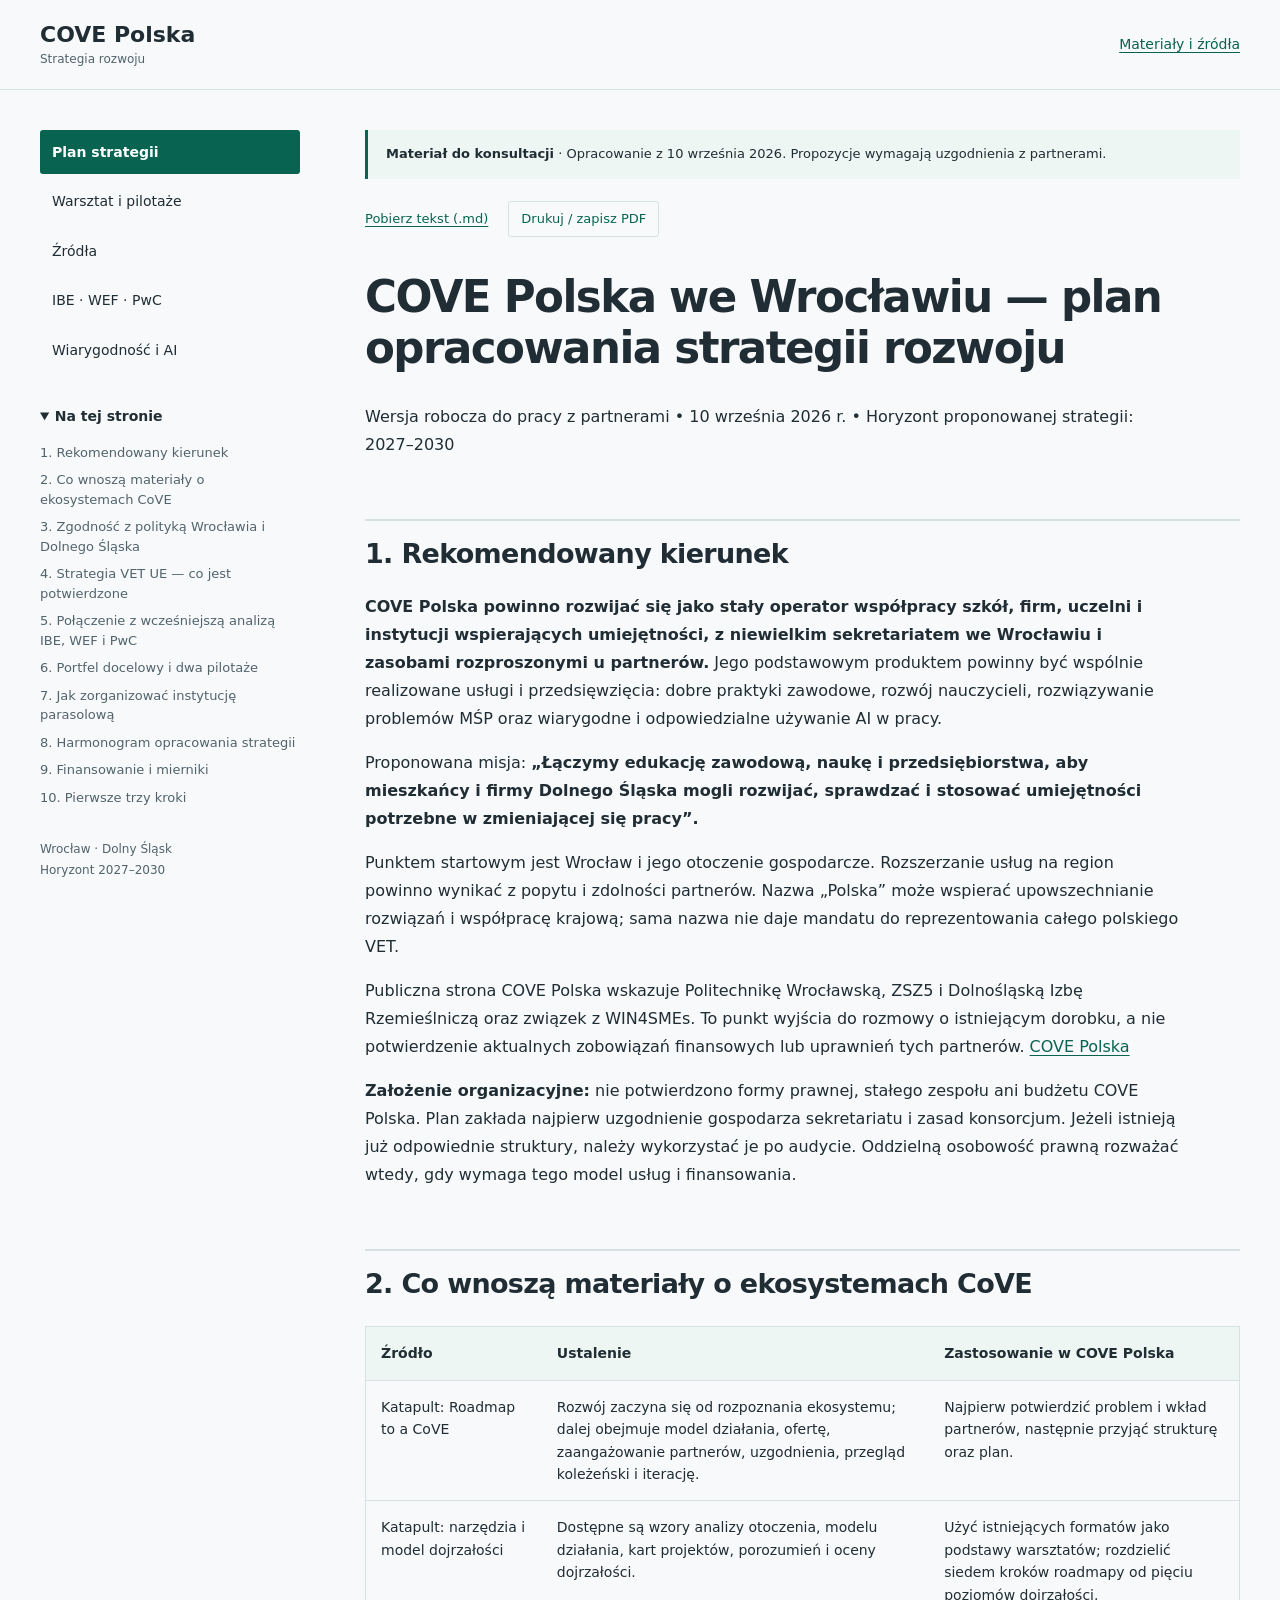
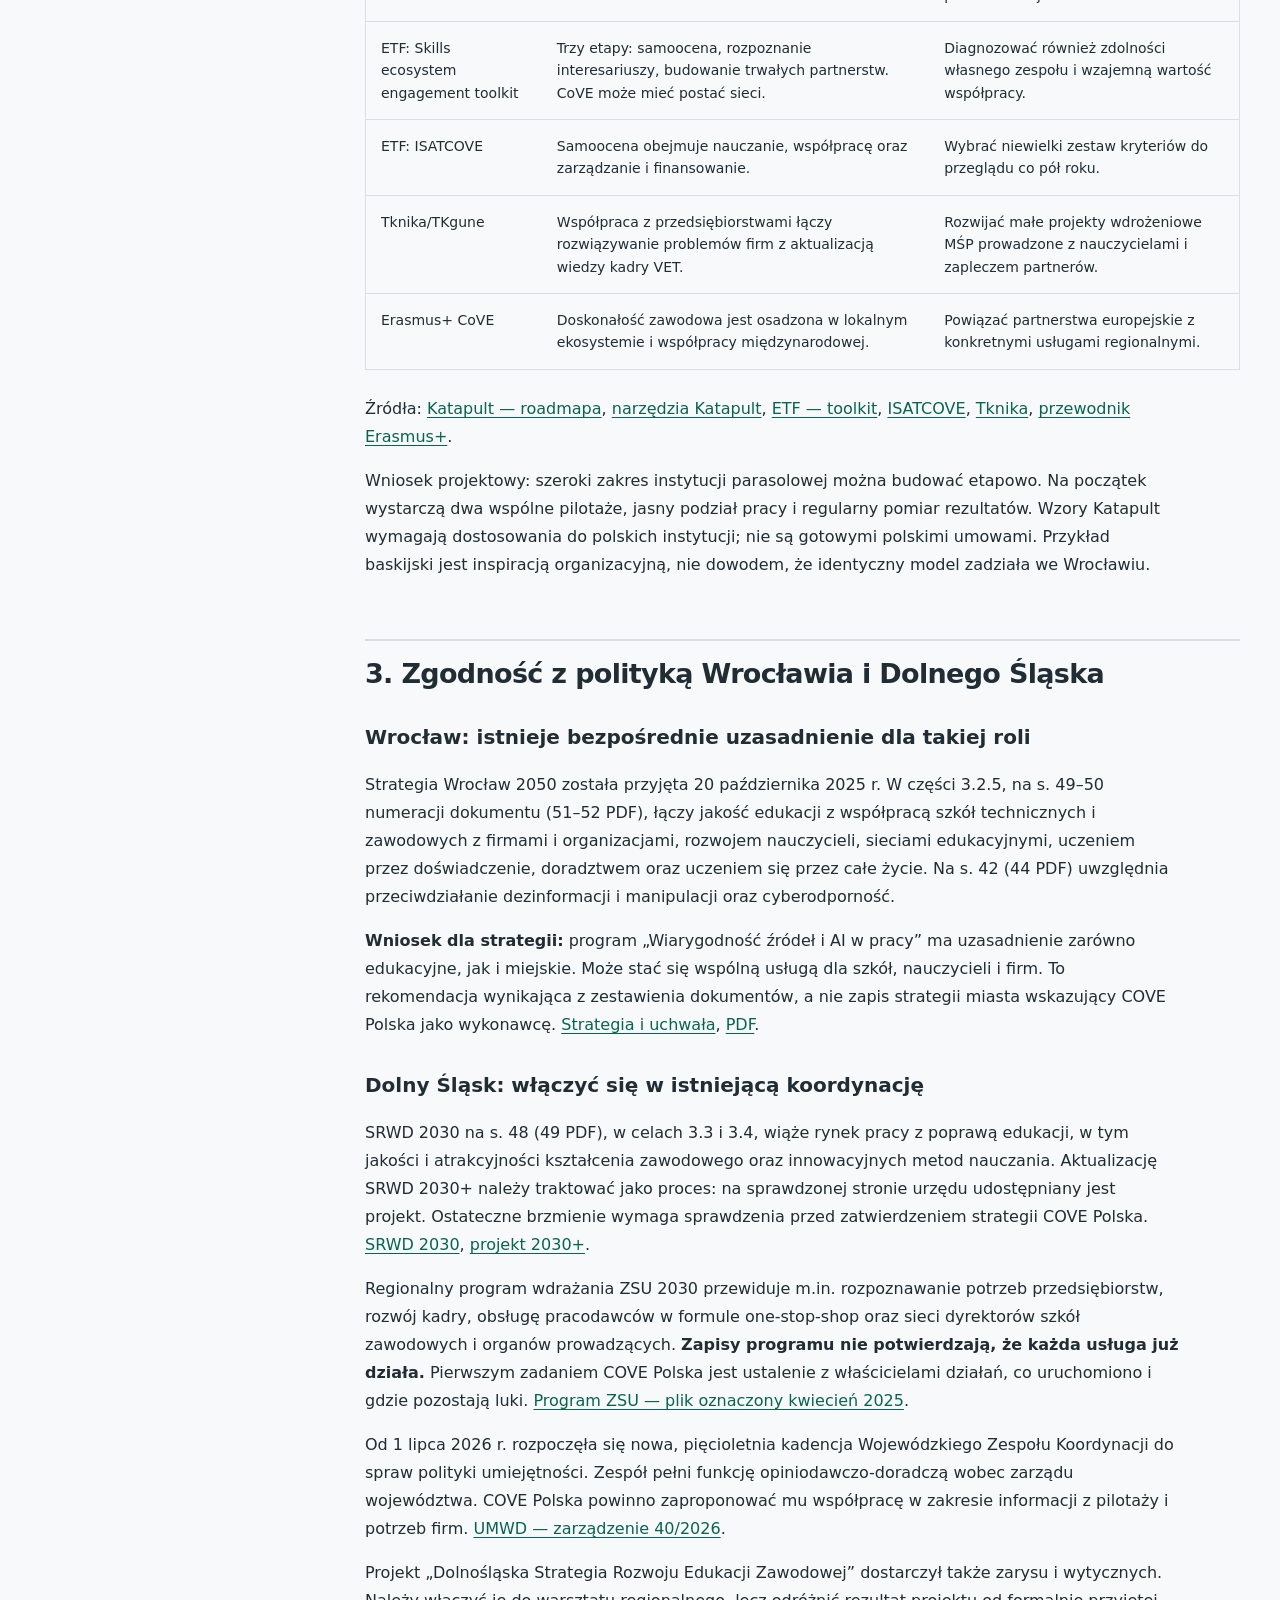
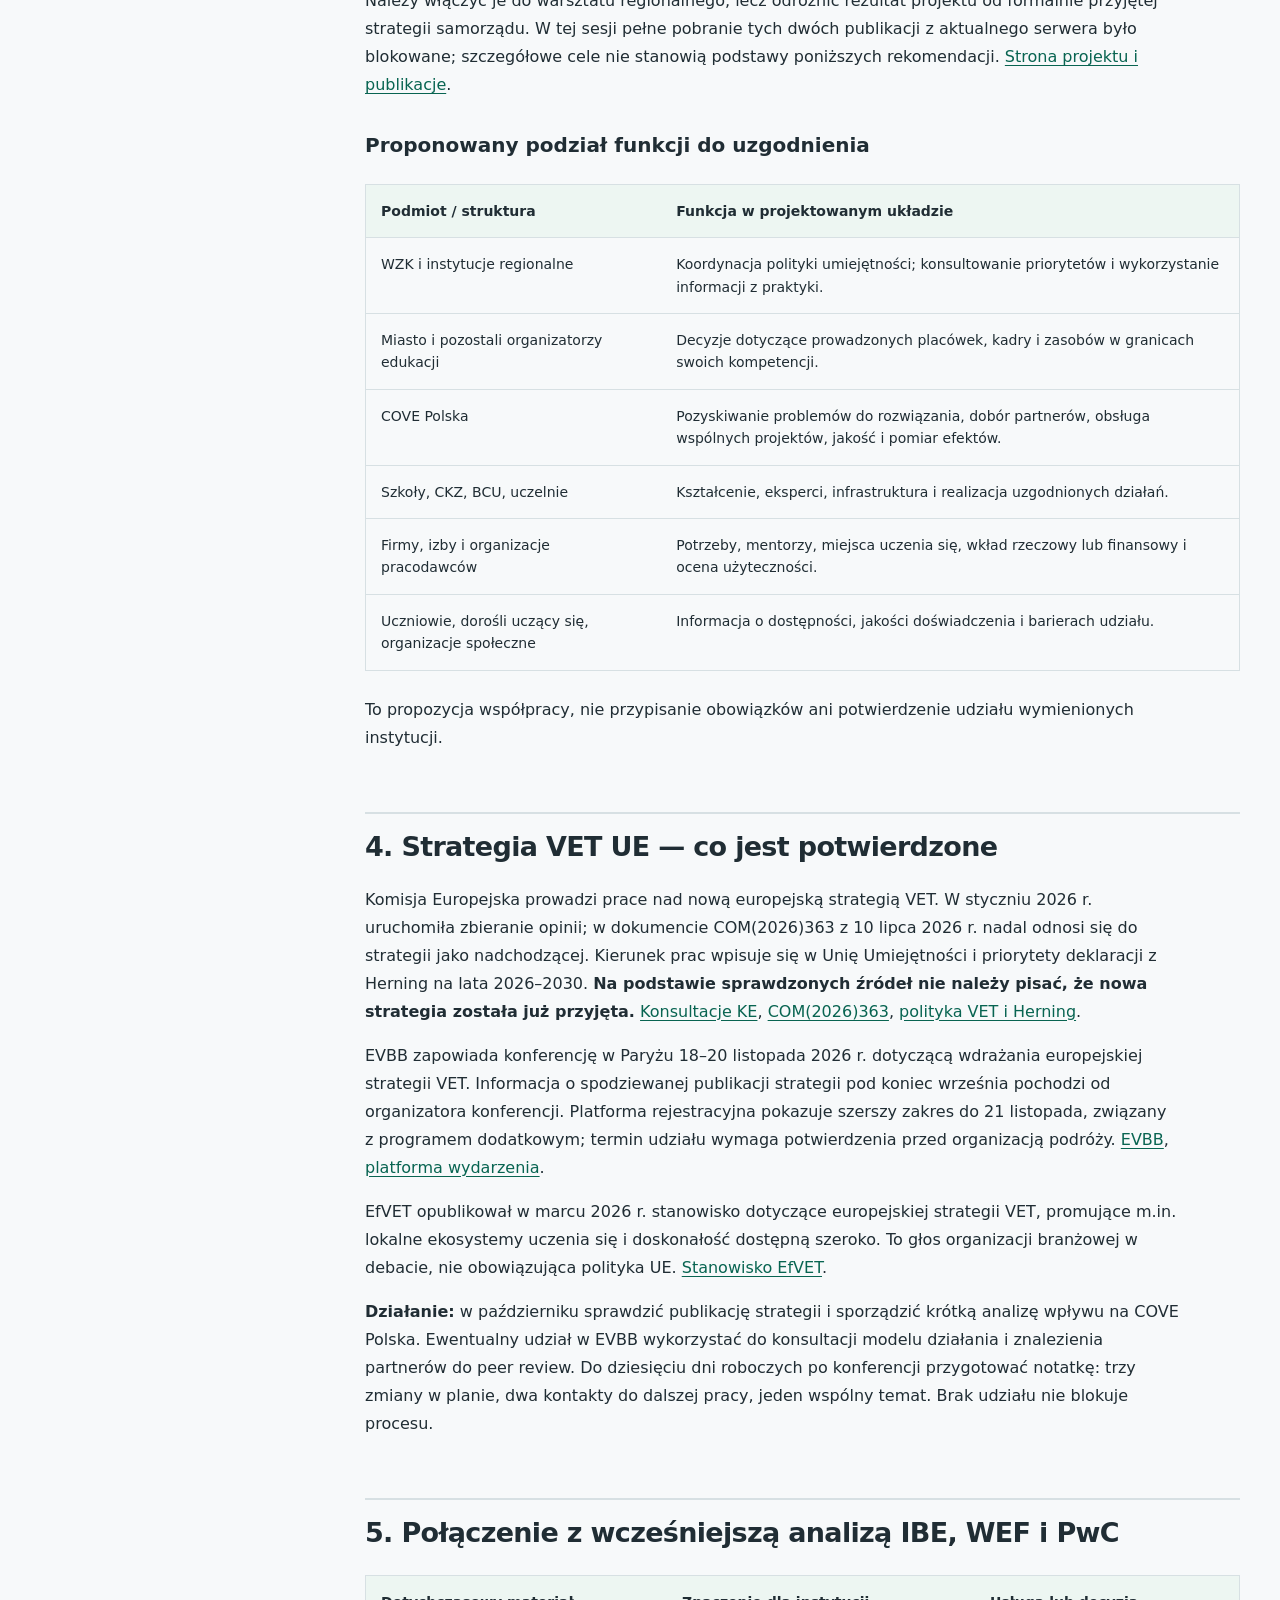
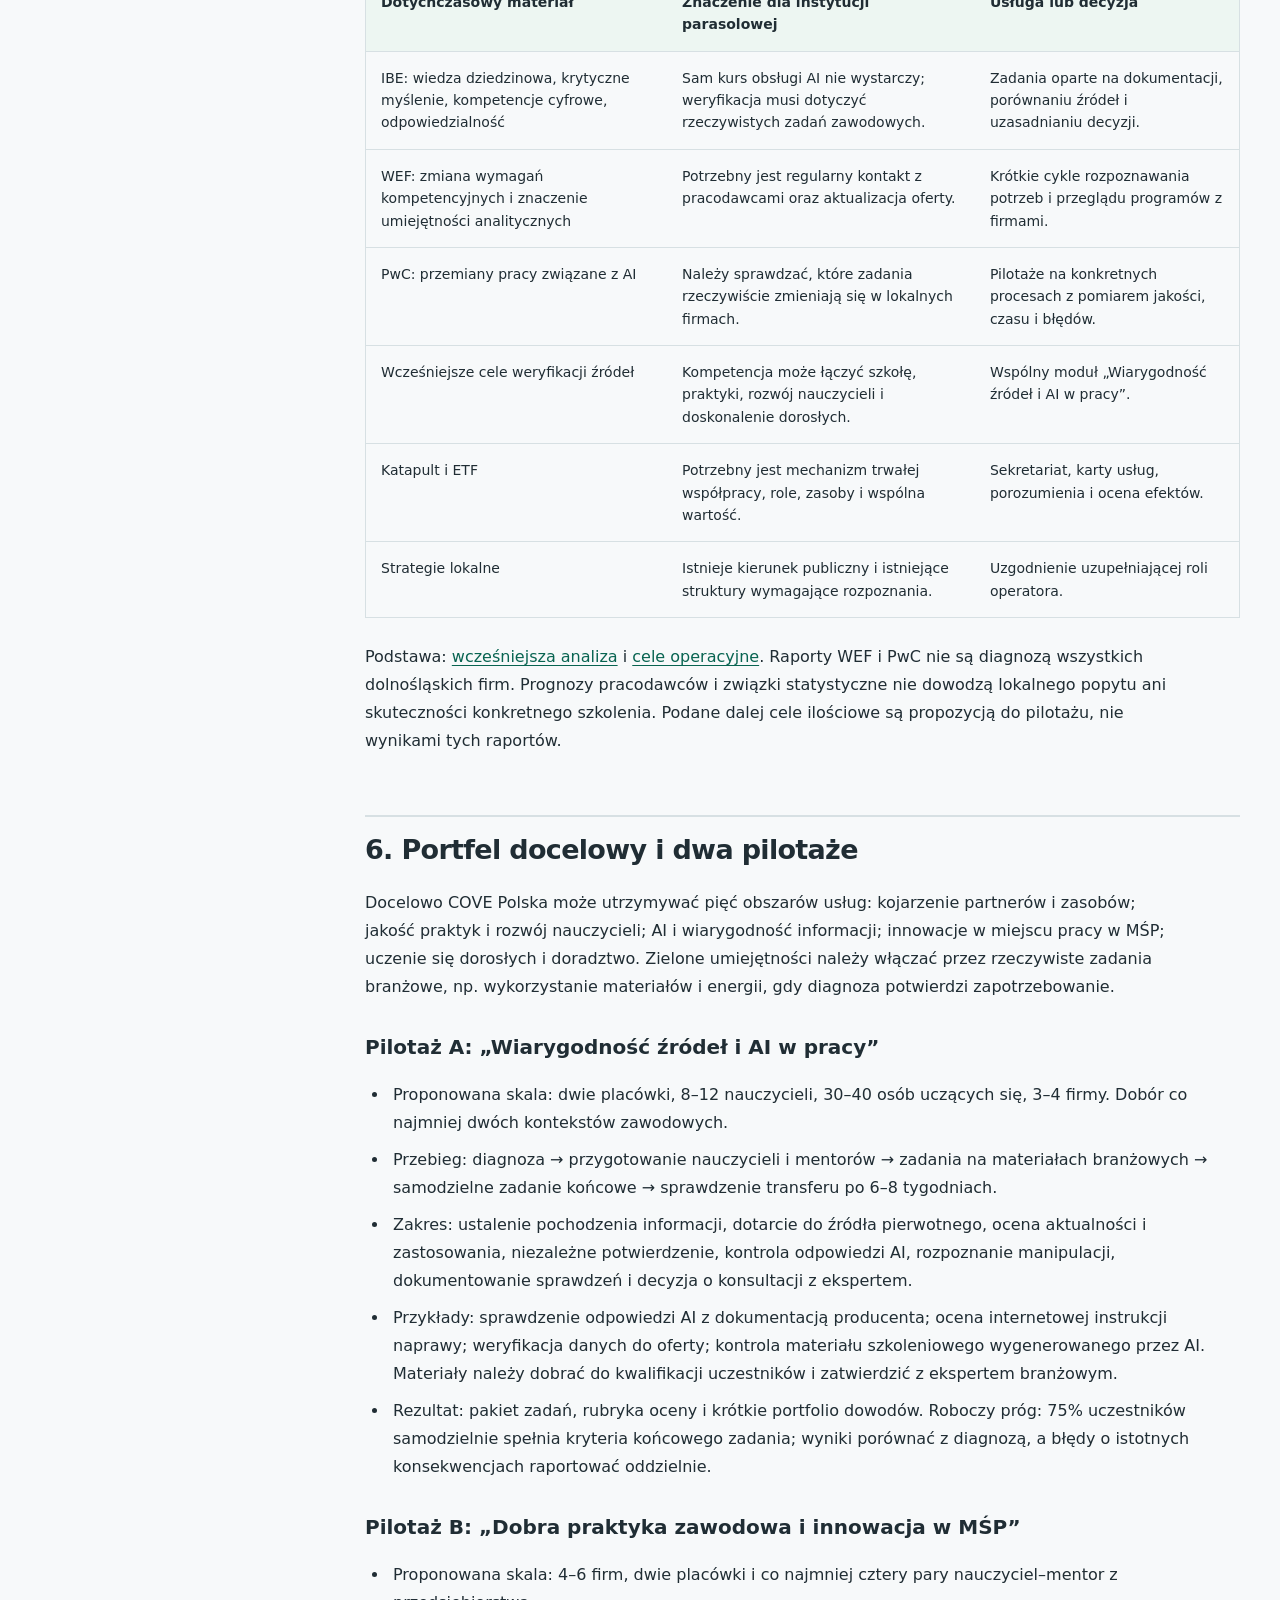
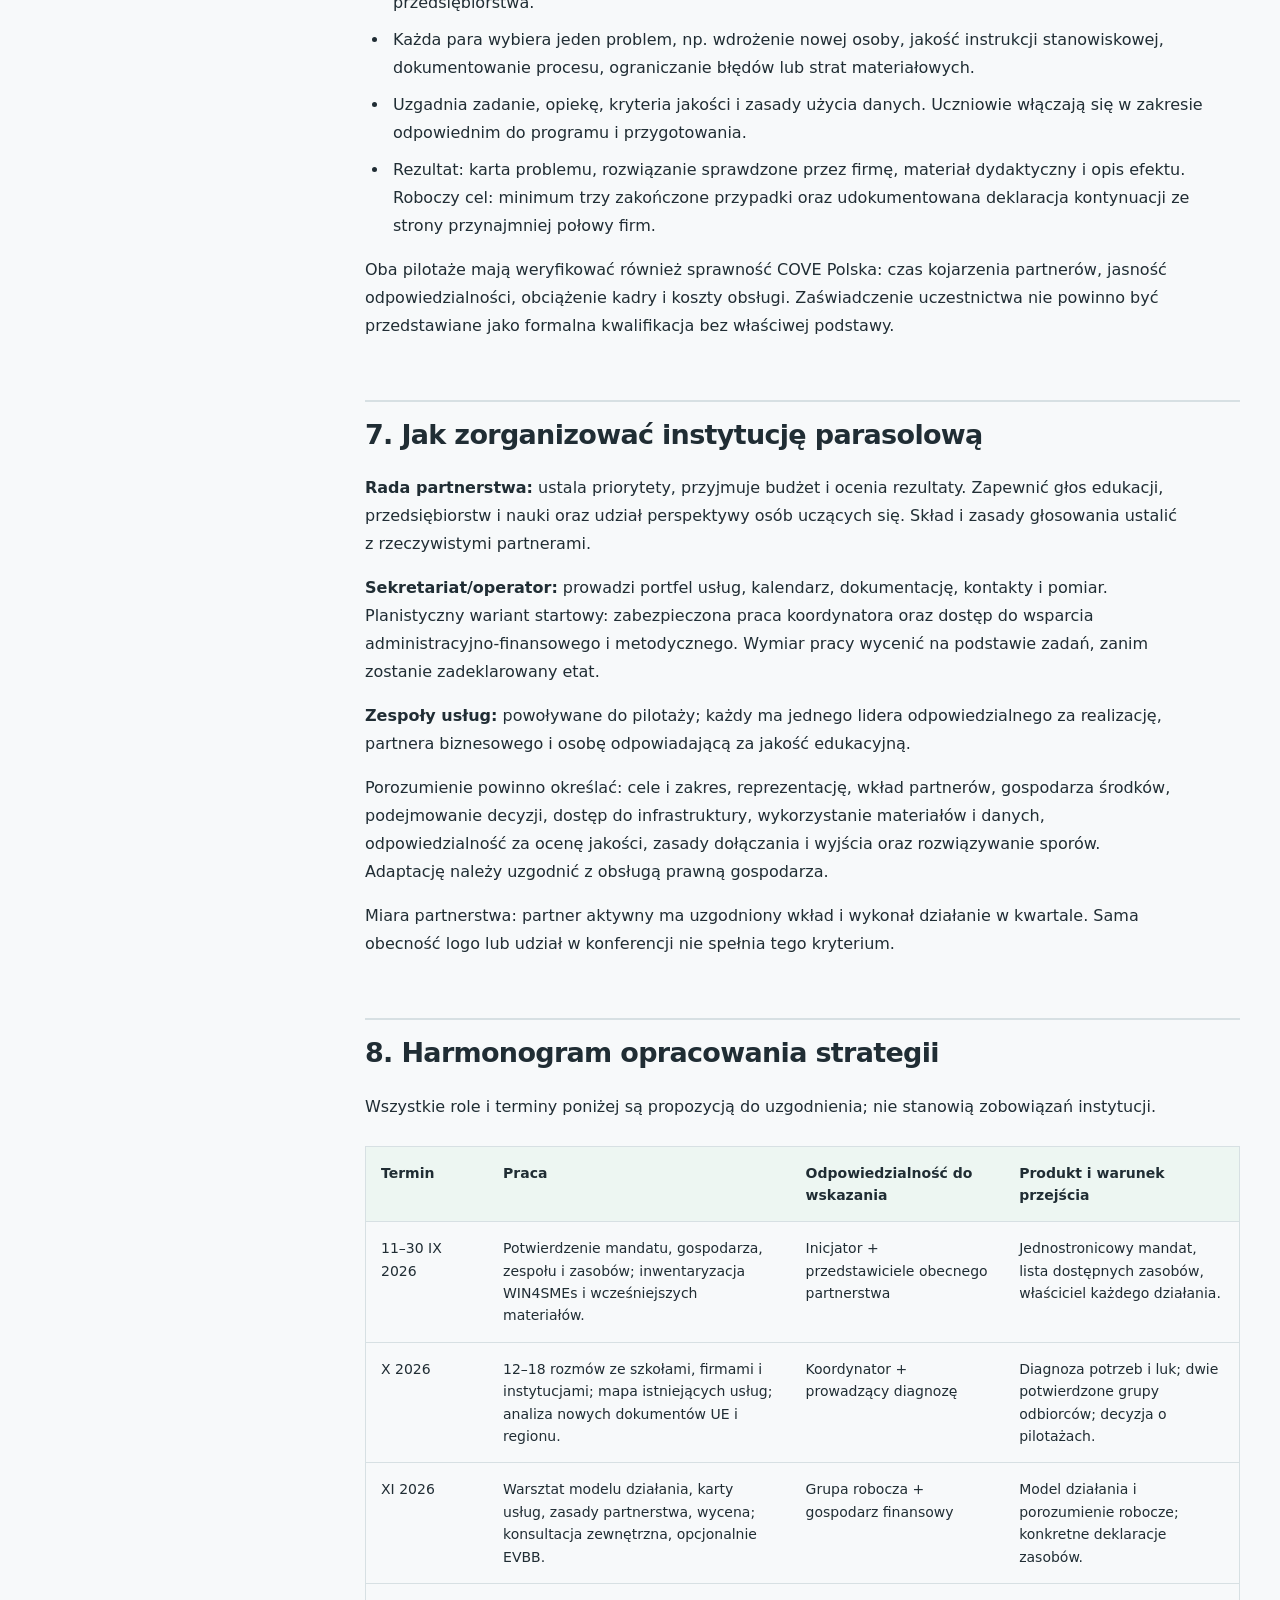
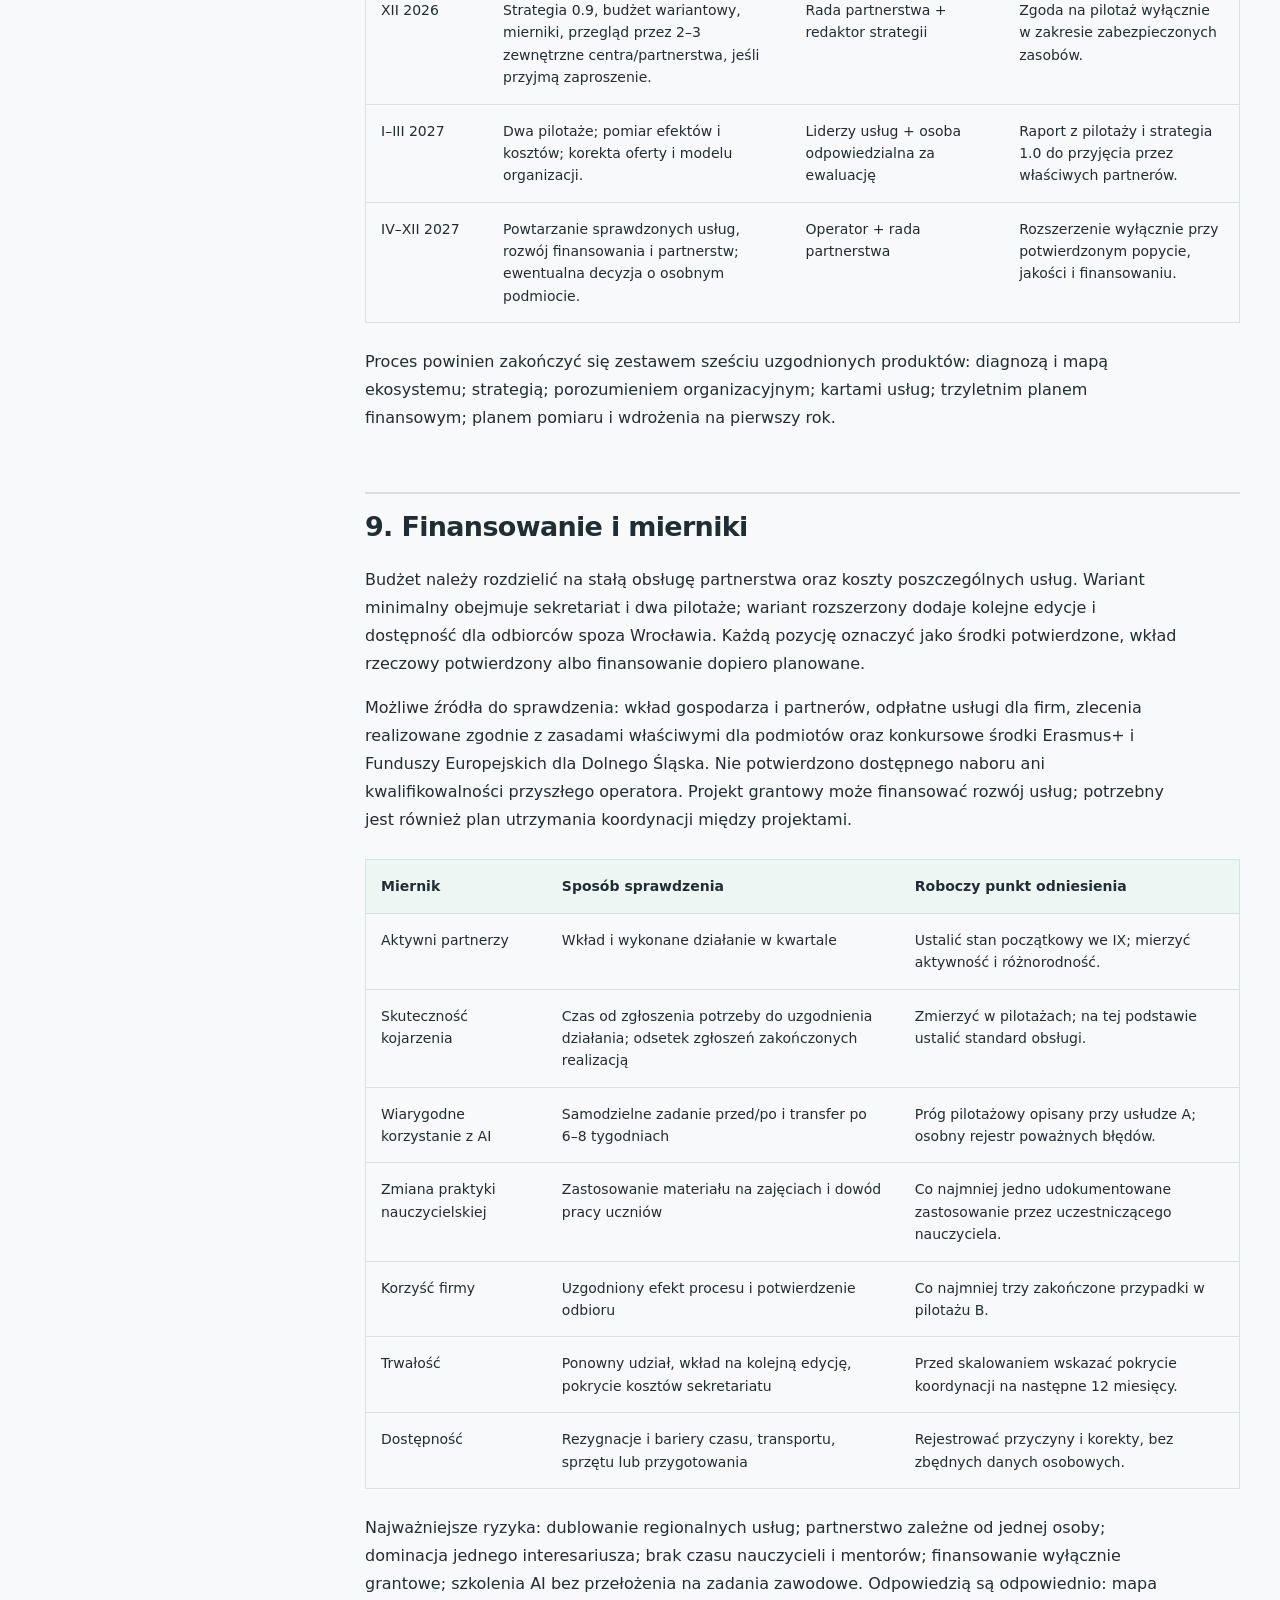
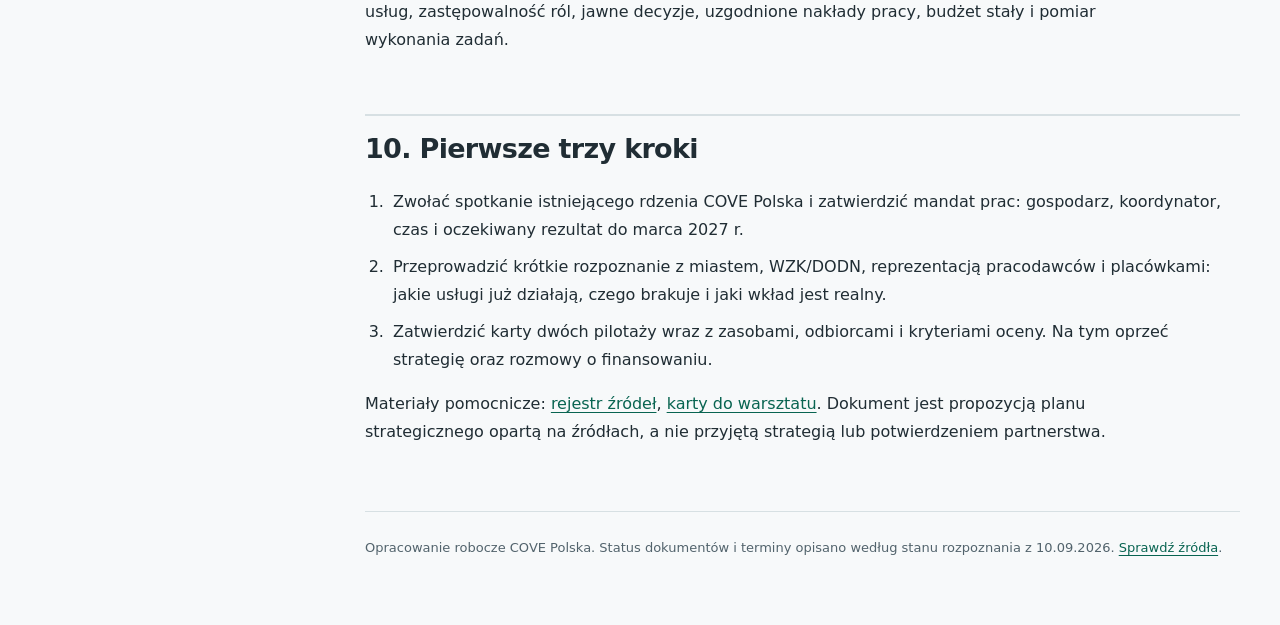
==== index.html @ 40e0d78e "Publish COVE Polska strategy consultation materials" ====
<!doctype html><html lang="pl"><head><meta charset="utf-8"><meta name="viewport" content="width=device-width,initial-scale=1"><meta name="description" content="Plan rozwoju COVE Polska we Wrocławiu: współpraca edukacji, nauki i firm, pilotaże VET oraz wiarygodne korzystanie z AI."><title>Plan strategii — COVE Polska</title><link rel="stylesheet" href="style.css"></head><body><a class="skip" href="#tresc">Przejdź do treści</a><header><a class="brand" href="index.html">COVE Polska<span>Strategia rozwoju</span></a><a class="toplink" href="zrodla.html">Materiały i źródła</a></header><div class="layout"><aside><nav aria-label="Dokumenty"><a href="plan.html" aria-current="page">Plan strategii</a><a href="warsztat.html">Warsztat i pilotaże</a><a href="zrodla.html">Źródła</a><a href="analiza.html">IBE · WEF · PwC</a><a href="kompetencje.html">Wiarygodność i AI</a></nav><details open><summary>Na tej stronie</summary><div class="toc">
<ul>
<li><a href="#cove-polska-we-wrocawiu-plan-opracowania-strategii-rozwoju">COVE Polska we Wrocławiu — plan opracowania strategii rozwoju</a><ul>
<li><a href="#1-rekomendowany-kierunek">1. Rekomendowany kierunek</a></li>
<li><a href="#2-co-wnosza-materiay-o-ekosystemach-cove">2. Co wnoszą materiały o ekosystemach CoVE</a></li>
<li><a href="#3-zgodnosc-z-polityka-wrocawia-i-dolnego-slaska">3. Zgodność z polityką Wrocławia i Dolnego Śląska</a><ul>
<li><a href="#wrocaw-istnieje-bezposrednie-uzasadnienie-dla-takiej-roli">Wrocław: istnieje bezpośrednie uzasadnienie dla takiej roli</a></li>
<li><a href="#dolny-slask-waczyc-sie-w-istniejaca-koordynacje">Dolny Śląsk: włączyć się w istniejącą koordynację</a></li>
<li><a href="#proponowany-podzia-funkcji-do-uzgodnienia">Proponowany podział funkcji do uzgodnienia</a></li>
</ul>
</li>
<li><a href="#4-strategia-vet-ue-co-jest-potwierdzone">4. Strategia VET UE — co jest potwierdzone</a></li>
<li><a href="#5-poaczenie-z-wczesniejsza-analiza-ibe-wef-i-pwc">5. Połączenie z wcześniejszą analizą IBE, WEF i PwC</a></li>
<li><a href="#6-portfel-docelowy-i-dwa-pilotaze">6. Portfel docelowy i dwa pilotaże</a><ul>
<li><a href="#pilotaz-a-wiarygodnosc-zrode-i-ai-w-pracy">Pilotaż A: „Wiarygodność źródeł i AI w pracy”</a></li>
<li><a href="#pilotaz-b-dobra-praktyka-zawodowa-i-innowacja-w-msp">Pilotaż B: „Dobra praktyka zawodowa i innowacja w MŚP”</a></li>
</ul>
</li>
<li><a href="#7-jak-zorganizowac-instytucje-parasolowa">7. Jak zorganizować instytucję parasolową</a></li>
<li><a href="#8-harmonogram-opracowania-strategii">8. Harmonogram opracowania strategii</a></li>
<li><a href="#9-finansowanie-i-mierniki">9. Finansowanie i mierniki</a></li>
<li><a href="#10-pierwsze-trzy-kroki">10. Pierwsze trzy kroki</a></li>
</ul>
</li>
</ul>
</div>
</details><p class="aside-note">Wrocław · Dolny Śląsk<br>Horyzont 2027–2030</p></aside><main id="tresc"><div class="notice"><strong>Materiał do konsultacji</strong> · Opracowanie z 10 września 2026. Propozycje wymagają uzgodnienia z partnerami.</div><div class="actions"><a download href="materialy/Plan_opracowania_strategii_COVE_Polska.md">Pobierz tekst (.md)</a><button type="button" onclick="window.print()">Drukuj / zapisz PDF</button></div><article><h1 id="cove-polska-we-wrocawiu-plan-opracowania-strategii-rozwoju">COVE Polska we Wrocławiu — plan opracowania strategii rozwoju</h1>
<p>Wersja robocza do pracy z partnerami • 10 września 2026 r. • Horyzont proponowanej strategii: 2027–2030</p>
<h2 id="1-rekomendowany-kierunek">1. Rekomendowany kierunek</h2>
<p><strong>COVE Polska powinno rozwijać się jako stały operator współpracy szkół, firm, uczelni i instytucji wspierających umiejętności, z niewielkim sekretariatem we Wrocławiu i zasobami rozproszonymi u partnerów.</strong> Jego podstawowym produktem powinny być wspólnie realizowane usługi i przedsięwzięcia: dobre praktyki zawodowe, rozwój nauczycieli, rozwiązywanie problemów MŚP oraz wiarygodne i odpowiedzialne używanie AI w pracy.</p>
<p>Proponowana misja: <strong>„Łączymy edukację zawodową, naukę i przedsiębiorstwa, aby mieszkańcy i firmy Dolnego Śląska mogli rozwijać, sprawdzać i stosować umiejętności potrzebne w zmieniającej się pracy”.</strong></p>
<p>Punktem startowym jest Wrocław i jego otoczenie gospodarcze. Rozszerzanie usług na region powinno wynikać z popytu i zdolności partnerów. Nazwa „Polska” może wspierać upowszechnianie rozwiązań i współpracę krajową; sama nazwa nie daje mandatu do reprezentowania całego polskiego VET.</p>
<p>Publiczna strona COVE Polska wskazuje Politechnikę Wrocławską, ZSZ5 i Dolnośląską Izbę Rzemieślniczą oraz związek z WIN4SMEs. To punkt wyjścia do rozmowy o istniejącym dorobku, a nie potwierdzenie aktualnych zobowiązań finansowych lub uprawnień tych partnerów. <a href="https://covepolska.pl/">COVE Polska</a></p>
<p><strong>Założenie organizacyjne:</strong> nie potwierdzono formy prawnej, stałego zespołu ani budżetu COVE Polska. Plan zakłada najpierw uzgodnienie gospodarza sekretariatu i zasad konsorcjum. Jeżeli istnieją już odpowiednie struktury, należy wykorzystać je po audycie. Oddzielną osobowość prawną rozważać wtedy, gdy wymaga tego model usług i finansowania.</p>
<h2 id="2-co-wnosza-materiay-o-ekosystemach-cove">2. Co wnoszą materiały o ekosystemach CoVE</h2>
<div class="table-scroll" tabindex="0" role="region" aria-label="Tabela — przewiń poziomo na małym ekranie"><table>
<thead>
<tr>
<th>Źródło</th>
<th>Ustalenie</th>
<th>Zastosowanie w COVE Polska</th>
</tr>
</thead>
<tbody>
<tr>
<td>Katapult: Roadmap to a CoVE</td>
<td>Rozwój zaczyna się od rozpoznania ekosystemu; dalej obejmuje model działania, ofertę, zaangażowanie partnerów, uzgodnienia, przegląd koleżeński i iterację.</td>
<td>Najpierw potwierdzić problem i wkład partnerów, następnie przyjąć strukturę oraz plan.</td>
</tr>
<tr>
<td>Katapult: narzędzia i model dojrzałości</td>
<td>Dostępne są wzory analizy otoczenia, modelu działania, kart projektów, porozumień i oceny dojrzałości.</td>
<td>Użyć istniejących formatów jako podstawy warsztatów; rozdzielić siedem kroków roadmapy od pięciu poziomów dojrzałości.</td>
</tr>
<tr>
<td>ETF: Skills ecosystem engagement toolkit</td>
<td>Trzy etapy: samoocena, rozpoznanie interesariuszy, budowanie trwałych partnerstw. CoVE może mieć postać sieci.</td>
<td>Diagnozować również zdolności własnego zespołu i wzajemną wartość współpracy.</td>
</tr>
<tr>
<td>ETF: ISATCOVE</td>
<td>Samoocena obejmuje nauczanie, współpracę oraz zarządzanie i finansowanie.</td>
<td>Wybrać niewielki zestaw kryteriów do przeglądu co pół roku.</td>
</tr>
<tr>
<td>Tknika/TKgune</td>
<td>Współpraca z przedsiębiorstwami łączy rozwiązywanie problemów firm z aktualizacją wiedzy kadry VET.</td>
<td>Rozwijać małe projekty wdrożeniowe MŚP prowadzone z nauczycielami i zapleczem partnerów.</td>
</tr>
<tr>
<td>Erasmus+ CoVE</td>
<td>Doskonałość zawodowa jest osadzona w lokalnym ekosystemie i współpracy międzynarodowej.</td>
<td>Powiązać partnerstwa europejskie z konkretnymi usługami regionalnymi.</td>
</tr>
</tbody>
</table></div>
<p>Źródła: <a href="https://wearekatapult.eu/tools/roadmap-to-a-centre-of-vocational-excellence/">Katapult — roadmapa</a>, <a href="https://www.wearekatapult.eu/we-are-katapult/tools/">narzędzia Katapult</a>, <a href="https://www.etf.europa.eu/en/publications-and-resources/publications/skills-ecosystem-engagement-toolkit">ETF — toolkit</a>, <a href="https://www.etf.europa.eu/ro/what-we-do/isatcove-international-self-assessment-tool-centres-vocational-excellence">ISATCOVE</a>, <a href="https://tknika.eus/en/areas-2/applied-innovation-in-strategic-settings/">Tknika</a>, <a href="https://erasmus-plus.ec.europa.eu/programme-guide/part-b/key-action-2/centres-of-vocational-excellence">przewodnik Erasmus+</a>.</p>
<p>Wniosek projektowy: szeroki zakres instytucji parasolowej można budować etapowo. Na początek wystarczą dwa wspólne pilotaże, jasny podział pracy i regularny pomiar rezultatów. Wzory Katapult wymagają dostosowania do polskich instytucji; nie są gotowymi polskimi umowami. Przykład baskijski jest inspiracją organizacyjną, nie dowodem, że identyczny model zadziała we Wrocławiu.</p>
<h2 id="3-zgodnosc-z-polityka-wrocawia-i-dolnego-slaska">3. Zgodność z polityką Wrocławia i Dolnego Śląska</h2>
<h3 id="wrocaw-istnieje-bezposrednie-uzasadnienie-dla-takiej-roli">Wrocław: istnieje bezpośrednie uzasadnienie dla takiej roli</h3>
<p>Strategia Wrocław 2050 została przyjęta 20 października 2025 r. W części 3.2.5, na s. 49–50 numeracji dokumentu (51–52 PDF), łączy jakość edukacji z współpracą szkół technicznych i zawodowych z firmami i organizacjami, rozwojem nauczycieli, sieciami edukacyjnymi, uczeniem przez doświadczenie, doradztwem oraz uczeniem się przez całe życie. Na s. 42 (44 PDF) uwzględnia przeciwdziałanie dezinformacji i manipulacji oraz cyberodporność.</p>
<p><strong>Wniosek dla strategii:</strong> program „Wiarygodność źródeł i AI w pracy” ma uzasadnienie zarówno edukacyjne, jak i miejskie. Może stać się wspólną usługą dla szkół, nauczycieli i firm. To rekomendacja wynikająca z zestawienia dokumentów, a nie zapis strategii miasta wskazujący COVE Polska jako wykonawcę. <a href="https://bip.um.wroc.pl/artykul/330/5367/strategia-rozwoju-wroclawia">Strategia i uchwała</a>, <a href="https://bip.um.wroc.pl/attachments/download/170623">PDF</a>.</p>
<h3 id="dolny-slask-waczyc-sie-w-istniejaca-koordynacje">Dolny Śląsk: włączyć się w istniejącą koordynację</h3>
<p>SRWD 2030 na s. 48 (49 PDF), w celach 3.3 i 3.4, wiąże rynek pracy z poprawą edukacji, w tym jakości i atrakcyjności kształcenia zawodowego oraz innowacyjnych metod nauczania. Aktualizację SRWD 2030+ należy traktować jako proces: na sprawdzonej stronie urzędu udostępniany jest projekt. Ostateczne brzmienie wymaga sprawdzenia przed zatwierdzeniem strategii COVE Polska. <a href="https://umwd.dolnyslask.pl/fileadmin/user_upload/Rozwoj_regionalny/SRWD_2030.pdf">SRWD 2030</a>, <a href="https://umwd.dolnyslask.pl/rozwoj/proces-aktualizacji-strategii-rozwoju-wojewodztwa-dolnoslaskiego-2030/aktualna-wersja-projektu-srwd-2030/">projekt 2030+</a>.</p>
<p>Regionalny program wdrażania ZSU 2030 przewiduje m.in. rozpoznawanie potrzeb przedsiębiorstw, rozwój kadry, obsługę pracodawców w formule one-stop-shop oraz sieci dyrektorów szkół zawodowych i organów prowadzących. <strong>Zapisy programu nie potwierdzają, że każda usługa już działa.</strong> Pierwszym zadaniem COVE Polska jest ustalenie z właścicielami działań, co uruchomiono i gdzie pozostają luki. <a href="https://dodn.dolnyslask.pl/wp-content/uploads/ZPW_ZSU2030kwiec2025_ZalNr1doUchwaly3_2024-zakt.pdf">Program ZSU — plik oznaczony kwiecień 2025</a>.</p>
<p>Od 1 lipca 2026 r. rozpoczęła się nowa, pięcioletnia kadencja Wojewódzkiego Zespołu Koordynacji do spraw polityki umiejętności. Zespół pełni funkcję opiniodawczo-doradczą wobec zarządu województwa. COVE Polska powinno zaproponować mu współpracę w zakresie informacji z pilotaży i potrzeb firm. <a href="https://umwd.dolnyslask.pl/pl/edukacja/aktualnosci/artykul/zarzadzenie-nr-402026-marszalka-wojewodztwa-dolnoslaskiego-z-dnia-30-czerwca-2026-r-w-sprawie/">UMWD — zarządzenie 40/2026</a>.</p>
<p>Projekt „Dolnośląska Strategia Rozwoju Edukacji Zawodowej” dostarczył także zarysu i wytycznych. Należy włączyć je do warsztatu regionalnego, lecz odróżnić rezultat projektu od formalnie przyjętej strategii samorządu. W tej sesji pełne pobranie tych dwóch publikacji z aktualnego serwera było blokowane; szczegółowe cele nie stanowią podstawy poniższych rekomendacji. <a href="https://www.ideis.pl/wroclaw/nauka-i-badania/projekty-badawcze-i-naukowe/dolnoslaska-strategia-rozwoju-edukacji-zawodowej">Strona projektu i publikacje</a>.</p>
<h3 id="proponowany-podzia-funkcji-do-uzgodnienia">Proponowany podział funkcji do uzgodnienia</h3>
<div class="table-scroll" tabindex="0" role="region" aria-label="Tabela — przewiń poziomo na małym ekranie"><table>
<thead>
<tr>
<th>Podmiot / struktura</th>
<th>Funkcja w projektowanym układzie</th>
</tr>
</thead>
<tbody>
<tr>
<td>WZK i instytucje regionalne</td>
<td>Koordynacja polityki umiejętności; konsultowanie priorytetów i wykorzystanie informacji z praktyki.</td>
</tr>
<tr>
<td>Miasto i pozostali organizatorzy edukacji</td>
<td>Decyzje dotyczące prowadzonych placówek, kadry i zasobów w granicach swoich kompetencji.</td>
</tr>
<tr>
<td>COVE Polska</td>
<td>Pozyskiwanie problemów do rozwiązania, dobór partnerów, obsługa wspólnych projektów, jakość i pomiar efektów.</td>
</tr>
<tr>
<td>Szkoły, CKZ, BCU, uczelnie</td>
<td>Kształcenie, eksperci, infrastruktura i realizacja uzgodnionych działań.</td>
</tr>
<tr>
<td>Firmy, izby i organizacje pracodawców</td>
<td>Potrzeby, mentorzy, miejsca uczenia się, wkład rzeczowy lub finansowy i ocena użyteczności.</td>
</tr>
<tr>
<td>Uczniowie, dorośli uczący się, organizacje społeczne</td>
<td>Informacja o dostępności, jakości doświadczenia i barierach udziału.</td>
</tr>
</tbody>
</table></div>
<p>To propozycja współpracy, nie przypisanie obowiązków ani potwierdzenie udziału wymienionych instytucji.</p>
<h2 id="4-strategia-vet-ue-co-jest-potwierdzone">4. Strategia VET UE — co jest potwierdzone</h2>
<p>Komisja Europejska prowadzi prace nad nową europejską strategią VET. W styczniu 2026 r. uruchomiła zbieranie opinii; w dokumencie COM(2026)363 z 10 lipca 2026 r. nadal odnosi się do strategii jako nadchodzącej. Kierunek prac wpisuje się w Unię Umiejętności i priorytety deklaracji z Herning na lata 2026–2030. <strong>Na podstawie sprawdzonych źródeł nie należy pisać, że nowa strategia została już przyjęta.</strong> <a href="https://employment-social-affairs.ec.europa.eu/news/boosting-eu-competitiveness-commission-launches-call-evidence-new-vocational-education-and-training-2026-01-26_en">Konsultacje KE</a>, <a href="https://eur-lex.europa.eu/legal-content/EN/ALL/?uri=celex%3A52026DC0363">COM(2026)363</a>, <a href="https://employment-social-affairs.ec.europa.eu/policies-and-activities/skills-and-qualifications/skills-jobs/vocational-education-and-training-vet_en">polityka VET i Herning</a>.</p>
<p>EVBB zapowiada konferencję w Paryżu 18–20 listopada 2026 r. dotyczącą wdrażania europejskiej strategii VET. Informacja o spodziewanej publikacji strategii pod koniec września pochodzi od organizatora konferencji. Platforma rejestracyjna pokazuje szerszy zakres do 21 listopada, związany z programem dodatkowym; termin udziału wymaga potwierdzenia przed organizacją podróży. <a href="https://evbb.eu/events/welcome-to-the-evbb-annual-conference-2026/">EVBB</a>, <a href="https://www.b2match.com/e/evbb-annual-conference-eu-vet/components/72758">platforma wydarzenia</a>.</p>
<p>EfVET opublikował w marcu 2026 r. stanowisko dotyczące europejskiej strategii VET, promujące m.in. lokalne ekosystemy uczenia się i doskonałość dostępną szeroko. To głos organizacji branżowej w debacie, nie obowiązująca polityka UE. <a href="https://efvet.org/wp-content/uploads/2026/03/European-VET-Strategy-EfVET-Position-Paper.pdf">Stanowisko EfVET</a>.</p>
<p><strong>Działanie:</strong> w październiku sprawdzić publikację strategii i sporządzić krótką analizę wpływu na COVE Polska. Ewentualny udział w EVBB wykorzystać do konsultacji modelu działania i znalezienia partnerów do peer review. Do dziesięciu dni roboczych po konferencji przygotować notatkę: trzy zmiany w planie, dwa kontakty do dalszej pracy, jeden wspólny temat. Brak udziału nie blokuje procesu.</p>
<h2 id="5-poaczenie-z-wczesniejsza-analiza-ibe-wef-i-pwc">5. Połączenie z wcześniejszą analizą IBE, WEF i PwC</h2>
<div class="table-scroll" tabindex="0" role="region" aria-label="Tabela — przewiń poziomo na małym ekranie"><table>
<thead>
<tr>
<th>Dotychczasowy materiał</th>
<th>Znaczenie dla instytucji parasolowej</th>
<th>Usługa lub decyzja</th>
</tr>
</thead>
<tbody>
<tr>
<td>IBE: wiedza dziedzinowa, krytyczne myślenie, kompetencje cyfrowe, odpowiedzialność</td>
<td>Sam kurs obsługi AI nie wystarczy; weryfikacja musi dotyczyć rzeczywistych zadań zawodowych.</td>
<td>Zadania oparte na dokumentacji, porównaniu źródeł i uzasadnianiu decyzji.</td>
</tr>
<tr>
<td>WEF: zmiana wymagań kompetencyjnych i znaczenie umiejętności analitycznych</td>
<td>Potrzebny jest regularny kontakt z pracodawcami oraz aktualizacja oferty.</td>
<td>Krótkie cykle rozpoznawania potrzeb i przeglądu programów z firmami.</td>
</tr>
<tr>
<td>PwC: przemiany pracy związane z AI</td>
<td>Należy sprawdzać, które zadania rzeczywiście zmieniają się w lokalnych firmach.</td>
<td>Pilotaże na konkretnych procesach z pomiarem jakości, czasu i błędów.</td>
</tr>
<tr>
<td>Wcześniejsze cele weryfikacji źródeł</td>
<td>Kompetencja może łączyć szkołę, praktyki, rozwój nauczycieli i doskonalenie dorosłych.</td>
<td>Wspólny moduł „Wiarygodność źródeł i AI w pracy”.</td>
</tr>
<tr>
<td>Katapult i ETF</td>
<td>Potrzebny jest mechanizm trwałej współpracy, role, zasoby i wspólna wartość.</td>
<td>Sekretariat, karty usług, porozumienia i ocena efektów.</td>
</tr>
<tr>
<td>Strategie lokalne</td>
<td>Istnieje kierunek publiczny i istniejące struktury wymagające rozpoznania.</td>
<td>Uzgodnienie uzupełniającej roli operatora.</td>
</tr>
</tbody>
</table></div>
<p>Podstawa: <a href="analiza.html">wcześniejsza analiza</a> i <a href="kompetencje.html">cele operacyjne</a>. Raporty WEF i PwC nie są diagnozą wszystkich dolnośląskich firm. Prognozy pracodawców i związki statystyczne nie dowodzą lokalnego popytu ani skuteczności konkretnego szkolenia. Podane dalej cele ilościowe są propozycją do pilotażu, nie wynikami tych raportów.</p>
<h2 id="6-portfel-docelowy-i-dwa-pilotaze">6. Portfel docelowy i dwa pilotaże</h2>
<p>Docelowo COVE Polska może utrzymywać pięć obszarów usług: kojarzenie partnerów i zasobów; jakość praktyk i rozwój nauczycieli; AI i wiarygodność informacji; innowacje w miejscu pracy w MŚP; uczenie się dorosłych i doradztwo. Zielone umiejętności należy włączać przez rzeczywiste zadania branżowe, np. wykorzystanie materiałów i energii, gdy diagnoza potwierdzi zapotrzebowanie.</p>
<h3 id="pilotaz-a-wiarygodnosc-zrode-i-ai-w-pracy">Pilotaż A: „Wiarygodność źródeł i AI w pracy”</h3>
<ul>
<li>Proponowana skala: dwie placówki, 8–12 nauczycieli, 30–40 osób uczących się, 3–4 firmy. Dobór co najmniej dwóch kontekstów zawodowych.</li>
<li>Przebieg: diagnoza → przygotowanie nauczycieli i mentorów → zadania na materiałach branżowych → samodzielne zadanie końcowe → sprawdzenie transferu po 6–8 tygodniach.</li>
<li>Zakres: ustalenie pochodzenia informacji, dotarcie do źródła pierwotnego, ocena aktualności i zastosowania, niezależne potwierdzenie, kontrola odpowiedzi AI, rozpoznanie manipulacji, dokumentowanie sprawdzeń i decyzja o konsultacji z ekspertem.</li>
<li>Przykłady: sprawdzenie odpowiedzi AI z dokumentacją producenta; ocena internetowej instrukcji naprawy; weryfikacja danych do oferty; kontrola materiału szkoleniowego wygenerowanego przez AI. Materiały należy dobrać do kwalifikacji uczestników i zatwierdzić z ekspertem branżowym.</li>
<li>Rezultat: pakiet zadań, rubryka oceny i krótkie portfolio dowodów. Roboczy próg: 75% uczestników samodzielnie spełnia kryteria końcowego zadania; wyniki porównać z diagnozą, a błędy o istotnych konsekwencjach raportować oddzielnie.</li>
</ul>
<h3 id="pilotaz-b-dobra-praktyka-zawodowa-i-innowacja-w-msp">Pilotaż B: „Dobra praktyka zawodowa i innowacja w MŚP”</h3>
<ul>
<li>Proponowana skala: 4–6 firm, dwie placówki i co najmniej cztery pary nauczyciel–mentor z przedsiębiorstwa.</li>
<li>Każda para wybiera jeden problem, np. wdrożenie nowej osoby, jakość instrukcji stanowiskowej, dokumentowanie procesu, ograniczanie błędów lub strat materiałowych.</li>
<li>Uzgadnia zadanie, opiekę, kryteria jakości i zasady użycia danych. Uczniowie włączają się w zakresie odpowiednim do programu i przygotowania.</li>
<li>Rezultat: karta problemu, rozwiązanie sprawdzone przez firmę, materiał dydaktyczny i opis efektu. Roboczy cel: minimum trzy zakończone przypadki oraz udokumentowana deklaracja kontynuacji ze strony przynajmniej połowy firm.</li>
</ul>
<p>Oba pilotaże mają weryfikować również sprawność COVE Polska: czas kojarzenia partnerów, jasność odpowiedzialności, obciążenie kadry i koszty obsługi. Zaświadczenie uczestnictwa nie powinno być przedstawiane jako formalna kwalifikacja bez właściwej podstawy.</p>
<h2 id="7-jak-zorganizowac-instytucje-parasolowa">7. Jak zorganizować instytucję parasolową</h2>
<p><strong>Rada partnerstwa:</strong> ustala priorytety, przyjmuje budżet i ocenia rezultaty. Zapewnić głos edukacji, przedsiębiorstw i nauki oraz udział perspektywy osób uczących się. Skład i zasady głosowania ustalić z rzeczywistymi partnerami.</p>
<p><strong>Sekretariat/operator:</strong> prowadzi portfel usług, kalendarz, dokumentację, kontakty i pomiar. Planistyczny wariant startowy: zabezpieczona praca koordynatora oraz dostęp do wsparcia administracyjno-finansowego i metodycznego. Wymiar pracy wycenić na podstawie zadań, zanim zostanie zadeklarowany etat.</p>
<p><strong>Zespoły usług:</strong> powoływane do pilotaży; każdy ma jednego lidera odpowiedzialnego za realizację, partnera biznesowego i osobę odpowiadającą za jakość edukacyjną.</p>
<p>Porozumienie powinno określać: cele i zakres, reprezentację, wkład partnerów, gospodarza środków, podejmowanie decyzji, dostęp do infrastruktury, wykorzystanie materiałów i danych, odpowiedzialność za ocenę jakości, zasady dołączania i wyjścia oraz rozwiązywanie sporów. Adaptację należy uzgodnić z obsługą prawną gospodarza.</p>
<p>Miara partnerstwa: partner aktywny ma uzgodniony wkład i wykonał działanie w kwartale. Sama obecność logo lub udział w konferencji nie spełnia tego kryterium.</p>
<h2 id="8-harmonogram-opracowania-strategii">8. Harmonogram opracowania strategii</h2>
<p>Wszystkie role i terminy poniżej są propozycją do uzgodnienia; nie stanowią zobowiązań instytucji.</p>
<div class="table-scroll" tabindex="0" role="region" aria-label="Tabela — przewiń poziomo na małym ekranie"><table>
<thead>
<tr>
<th>Termin</th>
<th>Praca</th>
<th>Odpowiedzialność do wskazania</th>
<th>Produkt i warunek przejścia</th>
</tr>
</thead>
<tbody>
<tr>
<td>11–30 IX 2026</td>
<td>Potwierdzenie mandatu, gospodarza, zespołu i zasobów; inwentaryzacja WIN4SMEs i wcześniejszych materiałów.</td>
<td>Inicjator + przedstawiciele obecnego partnerstwa</td>
<td>Jednostronicowy mandat, lista dostępnych zasobów, właściciel każdego działania.</td>
</tr>
<tr>
<td>X 2026</td>
<td>12–18 rozmów ze szkołami, firmami i instytucjami; mapa istniejących usług; analiza nowych dokumentów UE i regionu.</td>
<td>Koordynator + prowadzący diagnozę</td>
<td>Diagnoza potrzeb i luk; dwie potwierdzone grupy odbiorców; decyzja o pilotażach.</td>
</tr>
<tr>
<td>XI 2026</td>
<td>Warsztat modelu działania, karty usług, zasady partnerstwa, wycena; konsultacja zewnętrzna, opcjonalnie EVBB.</td>
<td>Grupa robocza + gospodarz finansowy</td>
<td>Model działania i porozumienie robocze; konkretne deklaracje zasobów.</td>
</tr>
<tr>
<td>XII 2026</td>
<td>Strategia 0.9, budżet wariantowy, mierniki, przegląd przez 2–3 zewnętrzne centra/partnerstwa, jeśli przyjmą zaproszenie.</td>
<td>Rada partnerstwa + redaktor strategii</td>
<td>Zgoda na pilotaż wyłącznie w zakresie zabezpieczonych zasobów.</td>
</tr>
<tr>
<td>I–III 2027</td>
<td>Dwa pilotaże; pomiar efektów i kosztów; korekta oferty i modelu organizacji.</td>
<td>Liderzy usług + osoba odpowiedzialna za ewaluację</td>
<td>Raport z pilotaży i strategia 1.0 do przyjęcia przez właściwych partnerów.</td>
</tr>
<tr>
<td>IV–XII 2027</td>
<td>Powtarzanie sprawdzonych usług, rozwój finansowania i partnerstw; ewentualna decyzja o osobnym podmiocie.</td>
<td>Operator + rada partnerstwa</td>
<td>Rozszerzenie wyłącznie przy potwierdzonym popycie, jakości i finansowaniu.</td>
</tr>
</tbody>
</table></div>
<p>Proces powinien zakończyć się zestawem sześciu uzgodnionych produktów: diagnozą i mapą ekosystemu; strategią; porozumieniem organizacyjnym; kartami usług; trzyletnim planem finansowym; planem pomiaru i wdrożenia na pierwszy rok.</p>
<h2 id="9-finansowanie-i-mierniki">9. Finansowanie i mierniki</h2>
<p>Budżet należy rozdzielić na stałą obsługę partnerstwa oraz koszty poszczególnych usług. Wariant minimalny obejmuje sekretariat i dwa pilotaże; wariant rozszerzony dodaje kolejne edycje i dostępność dla odbiorców spoza Wrocławia. Każdą pozycję oznaczyć jako środki potwierdzone, wkład rzeczowy potwierdzony albo finansowanie dopiero planowane.</p>
<p>Możliwe źródła do sprawdzenia: wkład gospodarza i partnerów, odpłatne usługi dla firm, zlecenia realizowane zgodnie z zasadami właściwymi dla podmiotów oraz konkursowe środki Erasmus+ i Funduszy Europejskich dla Dolnego Śląska. Nie potwierdzono dostępnego naboru ani kwalifikowalności przyszłego operatora. Projekt grantowy może finansować rozwój usług; potrzebny jest również plan utrzymania koordynacji między projektami.</p>
<div class="table-scroll" tabindex="0" role="region" aria-label="Tabela — przewiń poziomo na małym ekranie"><table>
<thead>
<tr>
<th>Miernik</th>
<th>Sposób sprawdzenia</th>
<th>Roboczy punkt odniesienia</th>
</tr>
</thead>
<tbody>
<tr>
<td>Aktywni partnerzy</td>
<td>Wkład i wykonane działanie w kwartale</td>
<td>Ustalić stan początkowy we IX; mierzyć aktywność i różnorodność.</td>
</tr>
<tr>
<td>Skuteczność kojarzenia</td>
<td>Czas od zgłoszenia potrzeby do uzgodnienia działania; odsetek zgłoszeń zakończonych realizacją</td>
<td>Zmierzyć w pilotażach; na tej podstawie ustalić standard obsługi.</td>
</tr>
<tr>
<td>Wiarygodne korzystanie z AI</td>
<td>Samodzielne zadanie przed/po i transfer po 6–8 tygodniach</td>
<td>Próg pilotażowy opisany przy usłudze A; osobny rejestr poważnych błędów.</td>
</tr>
<tr>
<td>Zmiana praktyki nauczycielskiej</td>
<td>Zastosowanie materiału na zajęciach i dowód pracy uczniów</td>
<td>Co najmniej jedno udokumentowane zastosowanie przez uczestniczącego nauczyciela.</td>
</tr>
<tr>
<td>Korzyść firmy</td>
<td>Uzgodniony efekt procesu i potwierdzenie odbioru</td>
<td>Co najmniej trzy zakończone przypadki w pilotażu B.</td>
</tr>
<tr>
<td>Trwałość</td>
<td>Ponowny udział, wkład na kolejną edycję, pokrycie kosztów sekretariatu</td>
<td>Przed skalowaniem wskazać pokrycie koordynacji na następne 12 miesięcy.</td>
</tr>
<tr>
<td>Dostępność</td>
<td>Rezygnacje i bariery czasu, transportu, sprzętu lub przygotowania</td>
<td>Rejestrować przyczyny i korekty, bez zbędnych danych osobowych.</td>
</tr>
</tbody>
</table></div>
<p>Najważniejsze ryzyka: dublowanie regionalnych usług; partnerstwo zależne od jednej osoby; dominacja jednego interesariusza; brak czasu nauczycieli i mentorów; finansowanie wyłącznie grantowe; szkolenia AI bez przełożenia na zadania zawodowe. Odpowiedzią są odpowiednio: mapa usług, zastępowalność ról, jawne decyzje, uzgodnione nakłady pracy, budżet stały i pomiar wykonania zadań.</p>
<h2 id="10-pierwsze-trzy-kroki">10. Pierwsze trzy kroki</h2>
<ol>
<li>Zwołać spotkanie istniejącego rdzenia COVE Polska i zatwierdzić mandat prac: gospodarz, koordynator, czas i oczekiwany rezultat do marca 2027 r.</li>
<li>Przeprowadzić krótkie rozpoznanie z miastem, WZK/DODN, reprezentacją pracodawców i placówkami: jakie usługi już działają, czego brakuje i jaki wkład jest realny.</li>
<li>Zatwierdzić karty dwóch pilotaży wraz z zasobami, odbiorcami i kryteriami oceny. Na tym oprzeć strategię oraz rozmowy o finansowaniu.</li>
</ol>
<p>Materiały pomocnicze: <a href="zrodla.html">rejestr źródeł</a>, <a href="warsztat.html">karty do warsztatu</a>. Dokument jest propozycją planu strategicznego opartą na źródłach, a nie przyjętą strategią lub potwierdzeniem partnerstwa.</p></article><footer>Opracowanie robocze COVE Polska. Status dokumentów i terminy opisano według stanu rozpoznania z 10.09.2026. <a href="zrodla.html">Sprawdź źródła</a>.</footer></main></div><script>if(matchMedia("(max-width:900px)").matches)document.querySelector("aside details").open=false;</script></body></html>
---- style.css ----
:root{color-scheme:light dark;--bg:#f7f9fa;--paper:#fff;--text:#202d34;--muted:#52636c;--accent:#086451;--tint:#edf6f2;--line:#d7e0e3}*{box-sizing:border-box}html{scroll-padding-top:24px}body{margin:0;background:var(--bg);color:var(--text);font-family:system-ui,-apple-system,BlinkMacSystemFont,"Segoe UI",sans-serif;line-height:1.75}a{color:var(--accent);text-underline-offset:.2em;overflow-wrap:anywhere}a:hover{text-decoration-thickness:2px}a:focus-visible,button:focus-visible,summary:focus-visible,[tabindex]:focus-visible{outline:3px solid var(--accent);outline-offset:4px}.skip{position:absolute;left:12px;top:-70px;padding:10px;background:var(--paper);z-index:4}.skip:focus{top:12px}header{max-width:1440px;margin:auto;padding:22px 40px;display:flex;align-items:center;justify-content:space-between;gap:20px;border-bottom:1px solid var(--line)}.brand{font-size:22px;font-weight:750;text-decoration:none;color:var(--text);line-height:1.2}.brand span{display:block;font-size:12px;font-weight:500;color:var(--muted);margin-top:4px}.toplink{font-size:14px}.layout{max-width:1440px;margin:auto;display:grid;grid-template-columns:270px minmax(0,1fr);gap:55px;padding:40px}aside{align-self:start;position:sticky;top:20px;max-height:calc(100dvh - 40px);overflow:auto;font-size:14px;padding:0 10px 20px 0}nav{display:grid;gap:5px;margin-bottom:32px}nav a{padding:10px 12px;text-decoration:none;border-radius:3px;color:var(--text)}nav a[aria-current]{background:var(--accent);color:white;font-weight:650}summary{font-weight:700;cursor:pointer}.toc ul{list-style:none;padding:0}.toc>ul>li>a{display:none}.toc ul ul{margin:12px 0}.toc ul ul ul{display:none}.toc li{margin-bottom:8px}.toc a{color:var(--muted);text-decoration:none;font-size:13px;line-height:1.5;display:block}.toc a:hover{color:var(--accent)}.aside-note{color:var(--muted);margin-top:32px;font-size:12px}main{min-width:0}.notice{background:var(--tint);border-left:3px solid var(--accent);padding:13px 18px;font-size:13px}.actions{display:flex;gap:20px;align-items:center;flex-wrap:wrap;margin:22px 0 35px;font-size:13px}button{font:inherit;color:var(--accent);background:transparent;border:1px solid var(--line);padding:6px 12px;cursor:pointer;border-radius:3px}article{max-width:1000px}h1{font-size:clamp(29px,3.4vw,45px);line-height:1.16;letter-spacing:-.035em;margin:0 0 30px;font-weight:750;text-wrap:balance}h2{font-size:27px;line-height:1.3;letter-spacing:-.025em;margin:60px 0 22px;padding-top:15px;border-top:2px solid var(--line)}h3{font-size:20px;line-height:1.4;margin-top:32px}p,li{font-size:16px}article p{max-width:80ch}article li{padding-left:4px;margin-bottom:9px}article ul,article ol{padding-left:24px}strong{font-weight:680}code{font-size:.85em;background:var(--tint);padding:2px 4px;overflow-wrap:anywhere}pre{overflow:auto;padding:20px;background:var(--tint)}blockquote{margin:25px 0;padding:2px 22px;border-left:3px solid var(--accent);background:var(--tint)}.table-scroll{overflow:auto;margin:25px 0;max-width:100%;border:1px solid var(--line)}table{border-collapse:collapse;width:100%;font-size:14px;line-height:1.6;min-width:590px}th{text-align:left;background:var(--tint);font-weight:650}th,td{padding:15px;vertical-align:top;border-bottom:1px solid var(--line)}tr:last-child td{border-bottom:0}td{min-width:120px}footer{margin-top:65px;padding:25px 0;border-top:1px solid var(--line);font-size:13px;color:var(--muted)}@media(max-width:900px){header{padding:20px}.layout{display:block;padding:25px 20px}aside{position:static;max-height:none;padding:0}nav{display:flex;flex-wrap:wrap;gap:4px;margin-bottom:16px}nav a{font-size:13px;padding:8px 10px}aside details{margin:12px 0 25px}.aside-note{display:none}h2{font-size:24px;margin-top:42px}.toplink{font-size:12px}}@media(prefers-color-scheme:dark){:root{--bg:#121c22;--paper:#19262d;--text:#e1e9ed;--muted:#aebfc8;--accent:#8ed5bd;--tint:#20352e;--line:#3c4d55}nav a[aria-current]{color:#142720}}@media print{body{background:white;color:black;font-size:10pt}header,aside,.actions,.skip{display:none}.layout{display:block;padding:0}.notice{background:none;font-size:9pt;border-color:#333}h1{font-size:24pt}h2{font-size:16pt;margin-top:25px;break-after:avoid}h3{break-after:avoid}p,li{font-size:10pt}table{min-width:0;font-size:8pt}th,td{padding:6px;min-width:0}.table-scroll{overflow:visible}a{color:black}tr{break-inside:avoid}footer{font-size:8pt}pre{white-space:pre-wrap}}
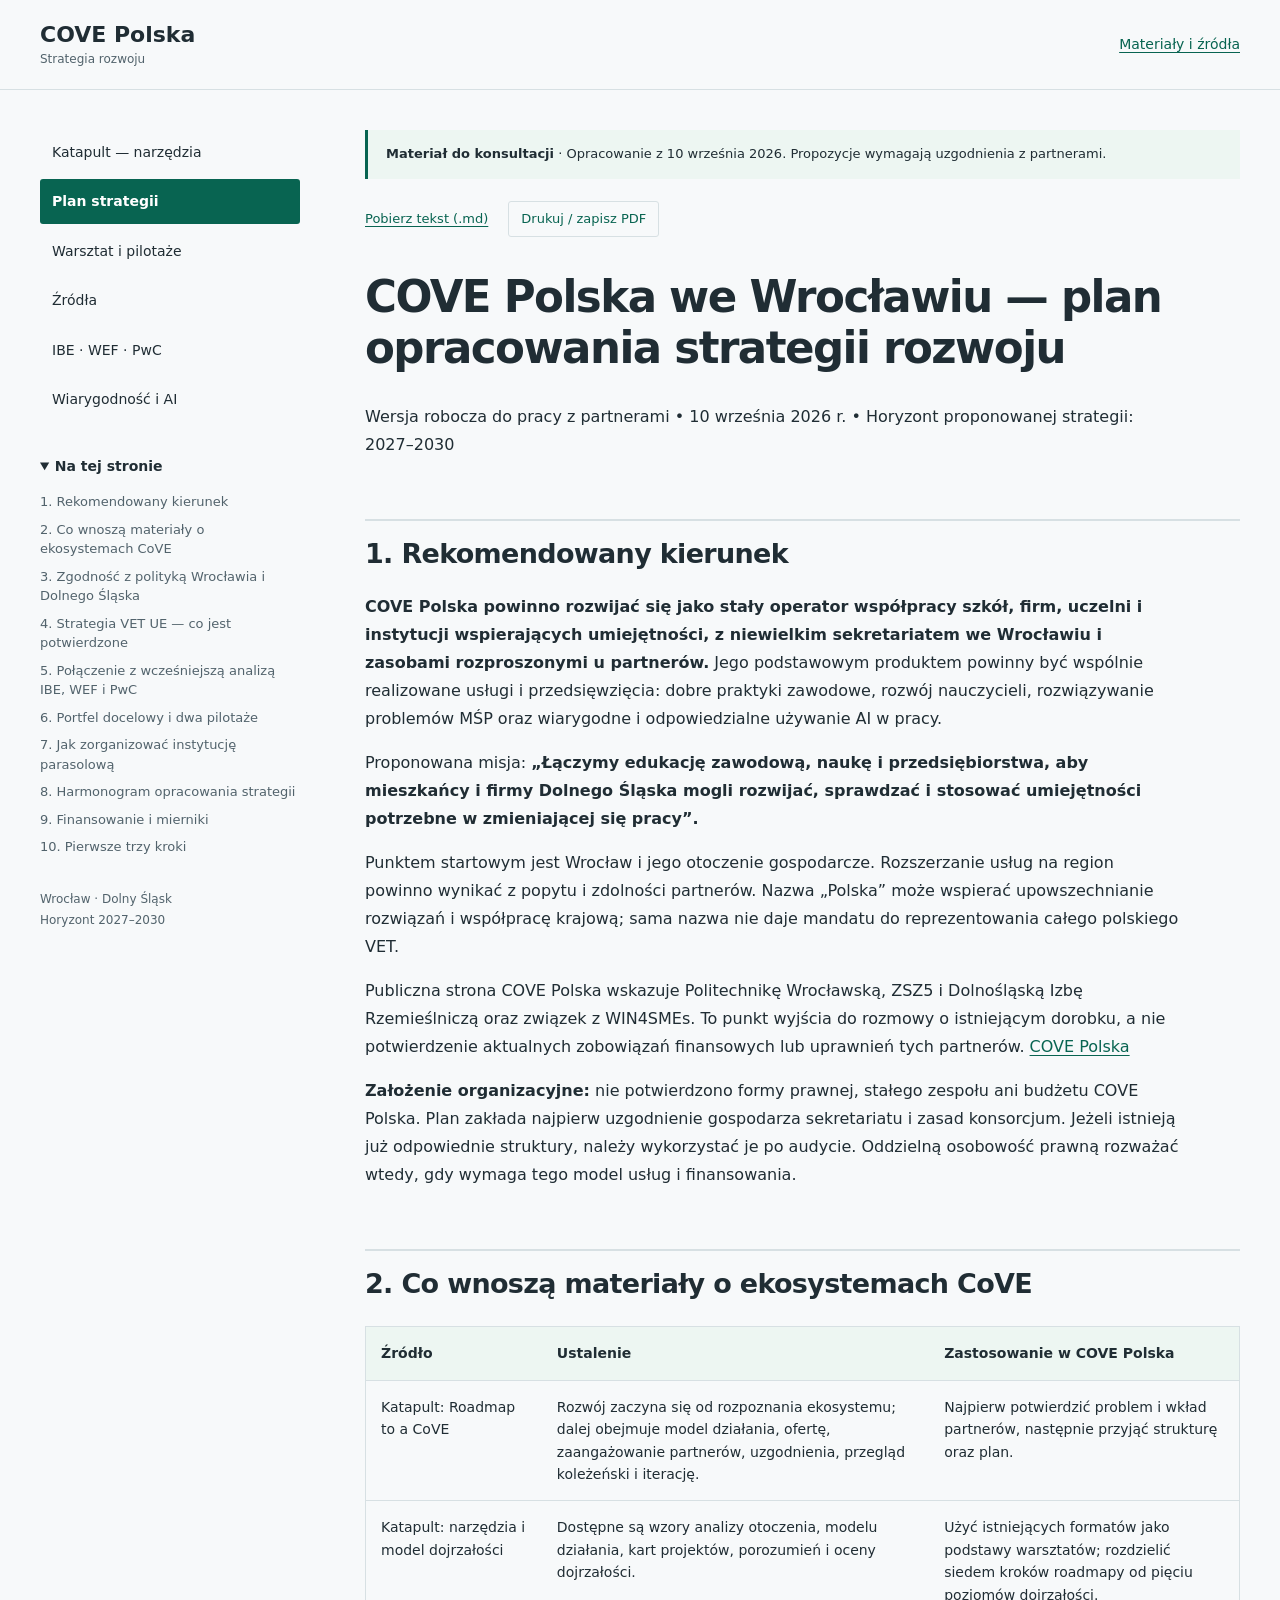
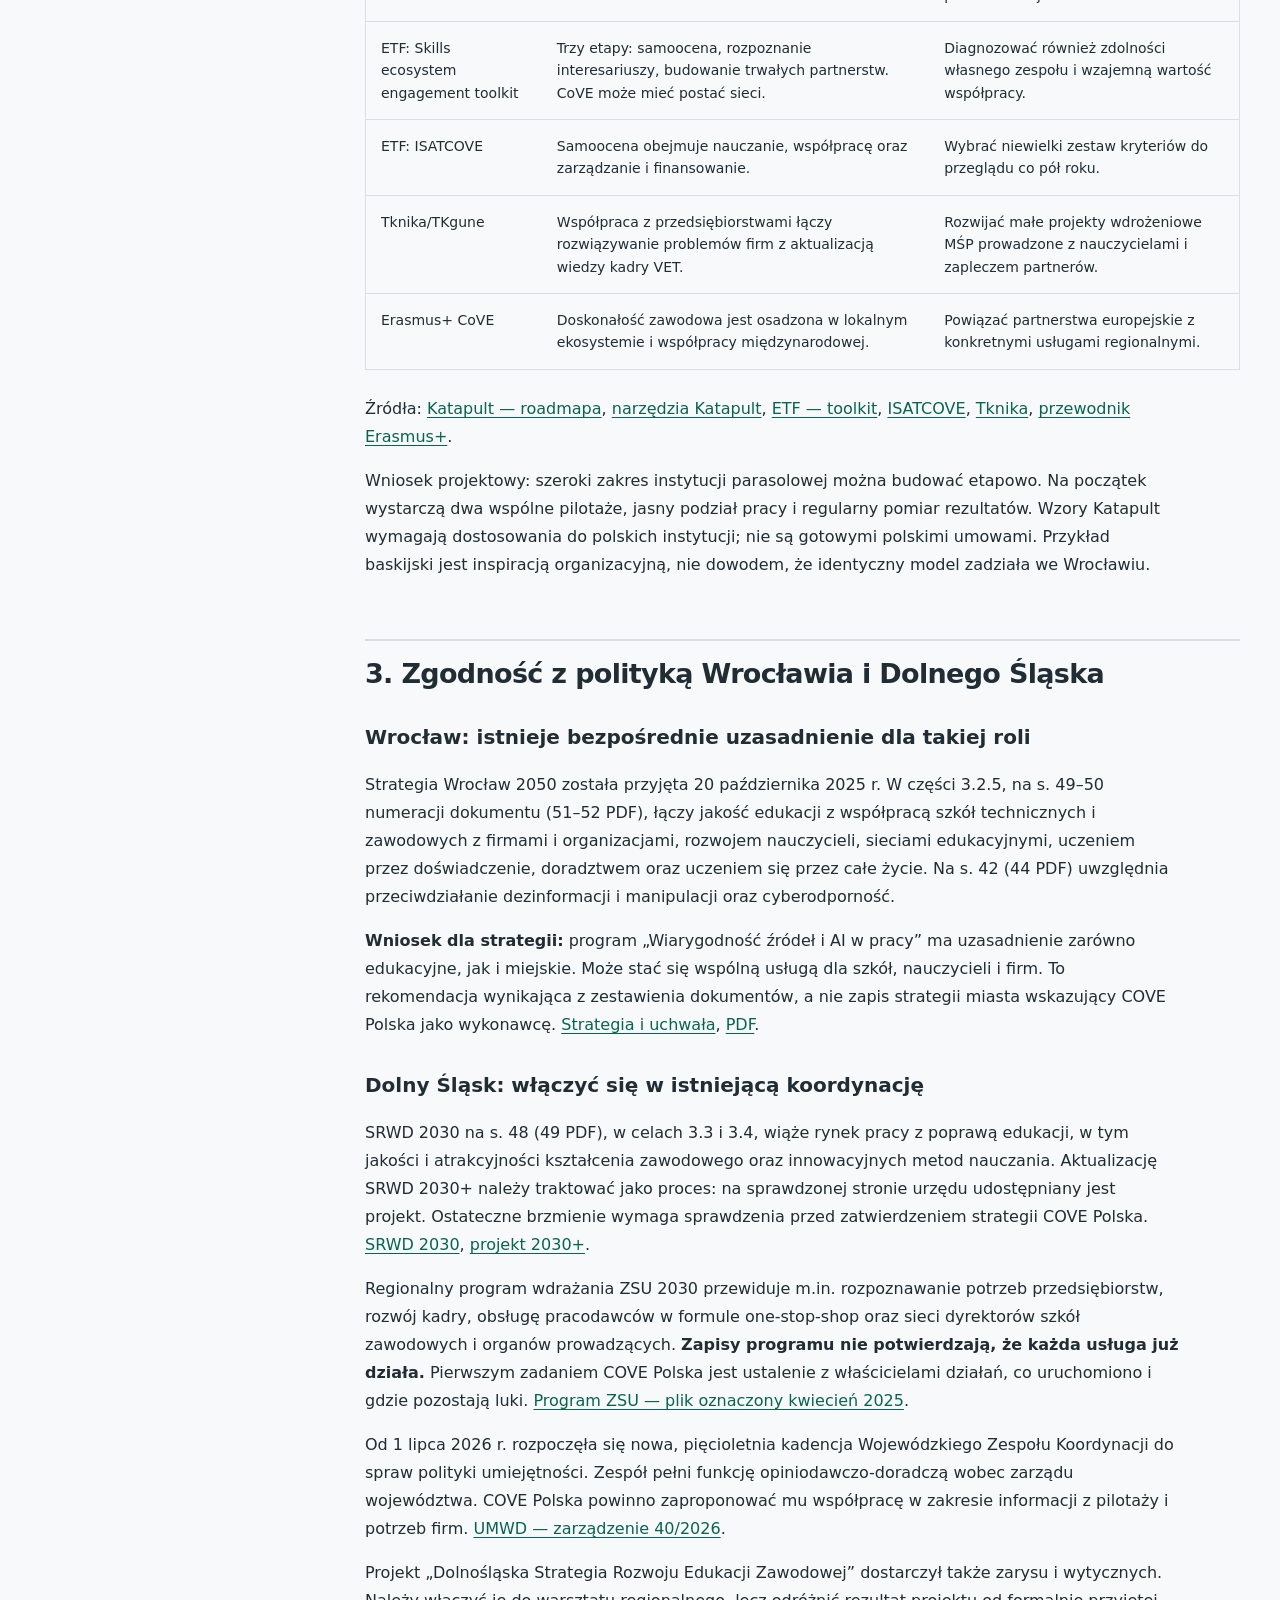
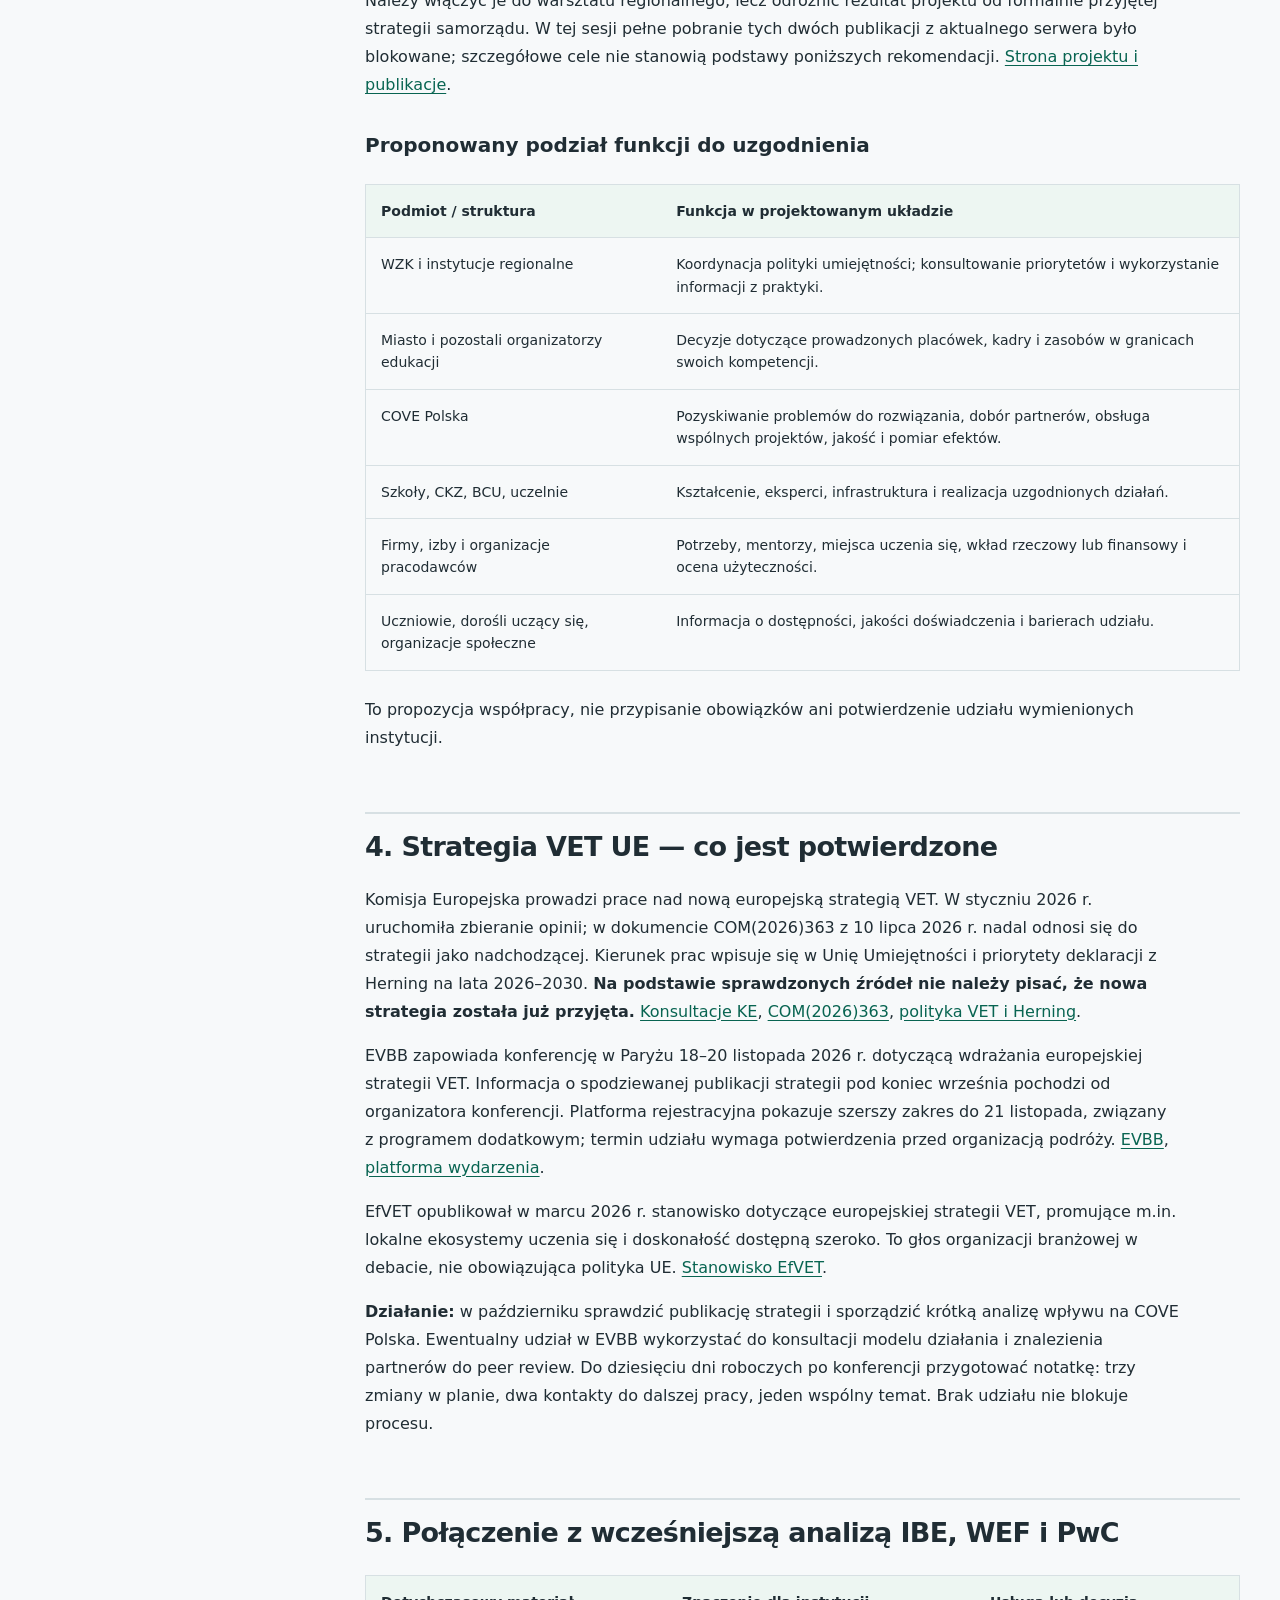
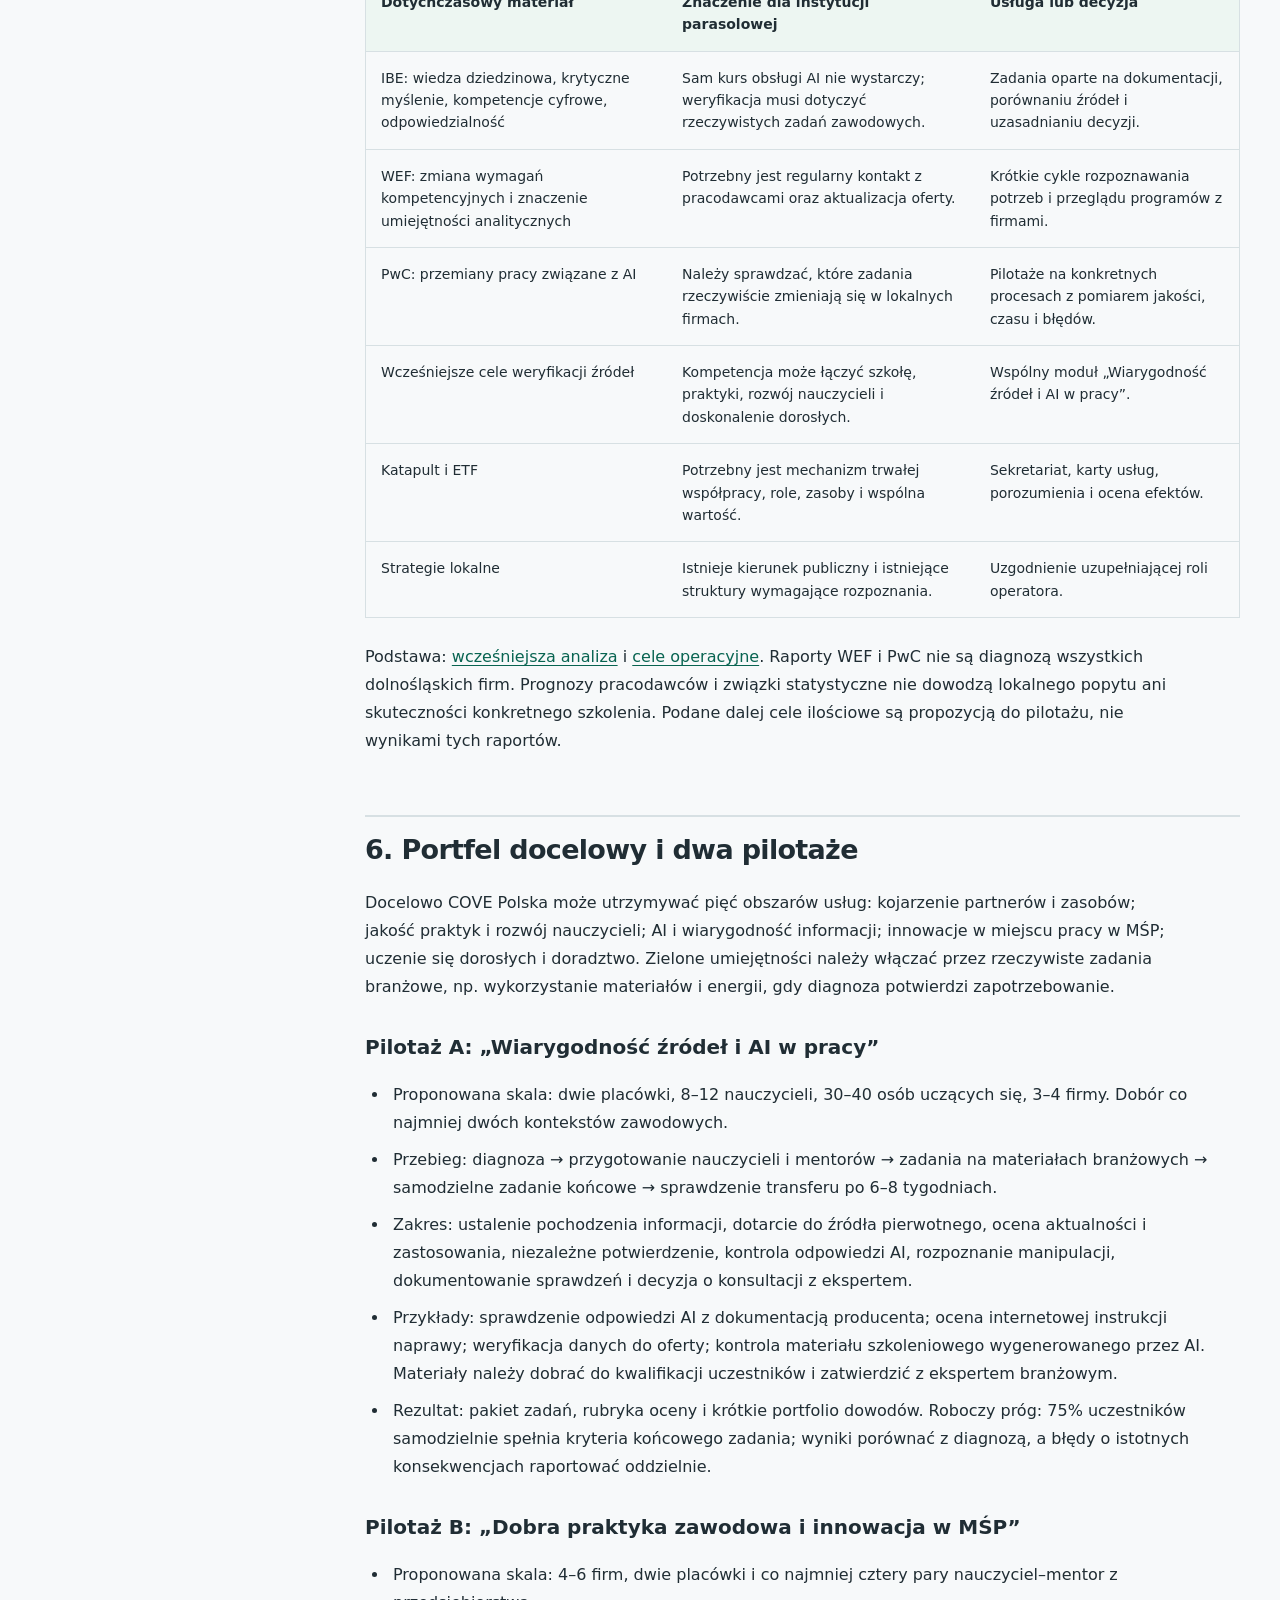
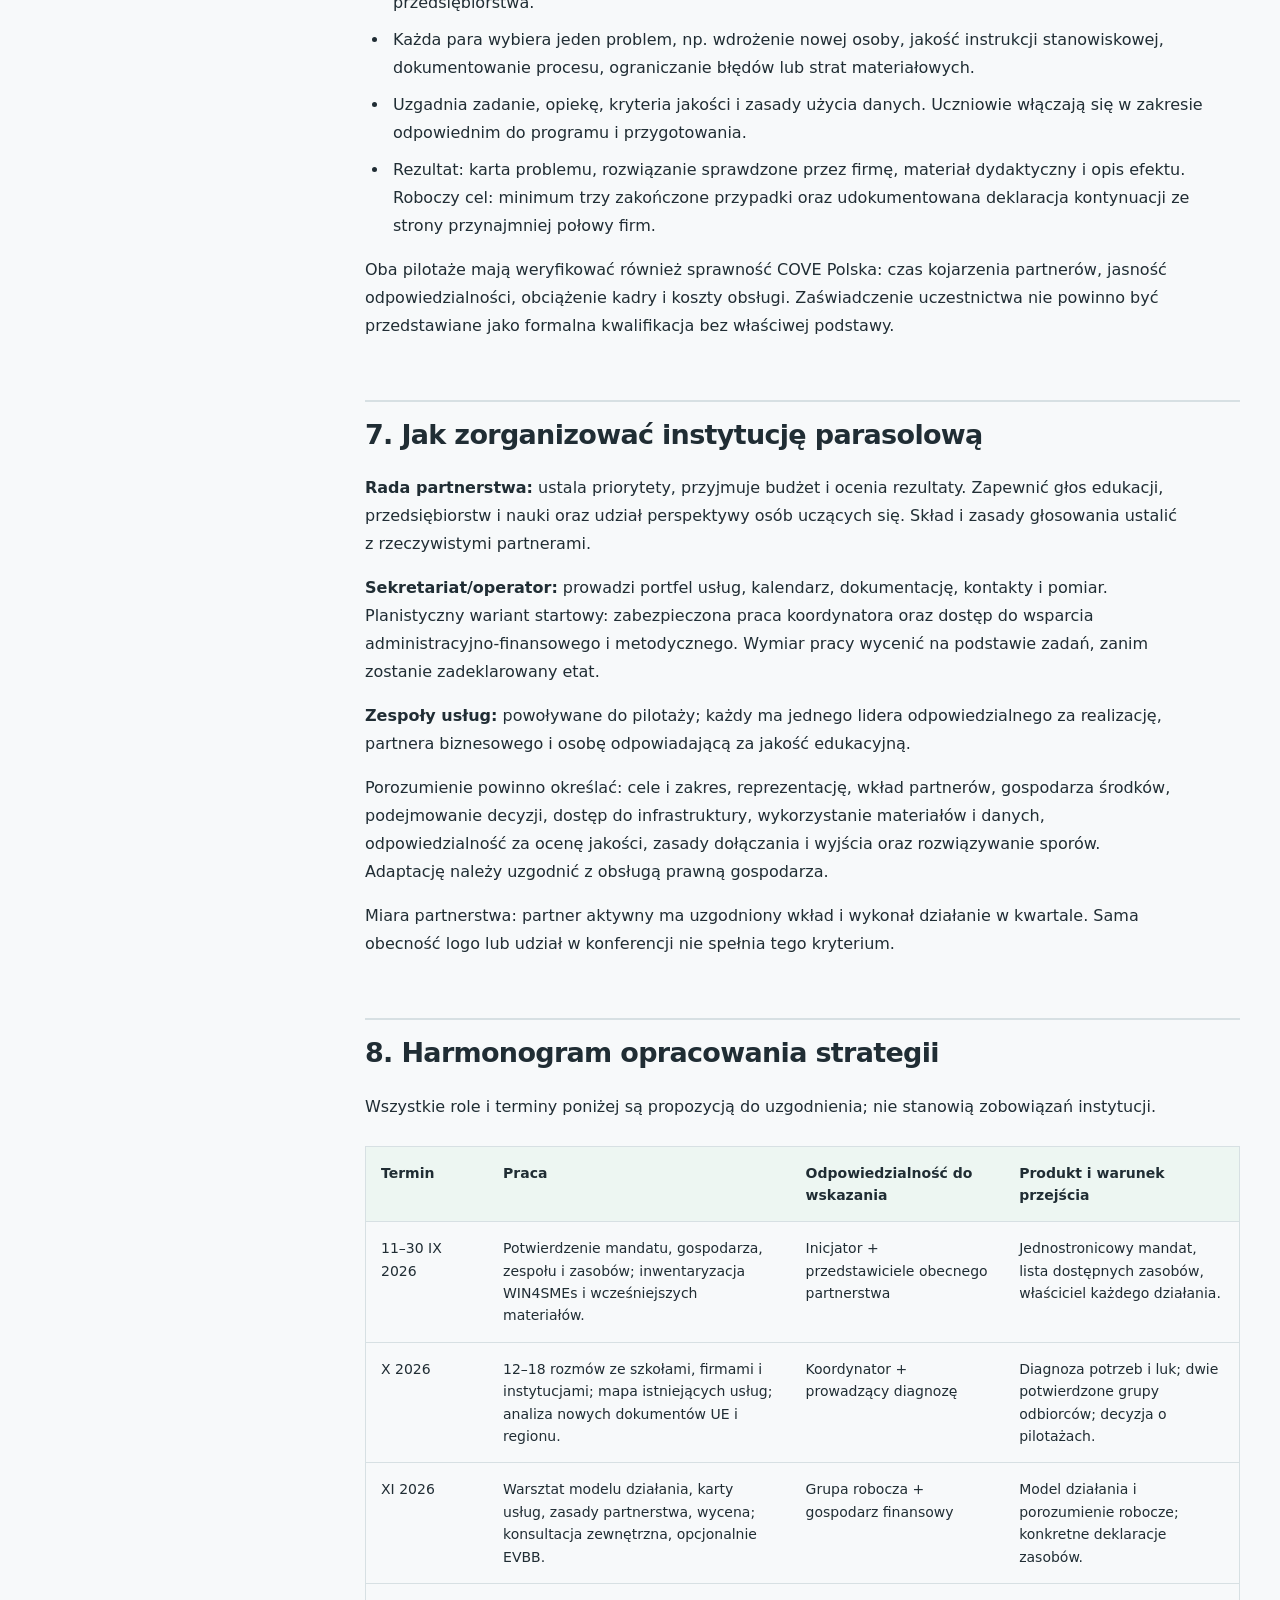
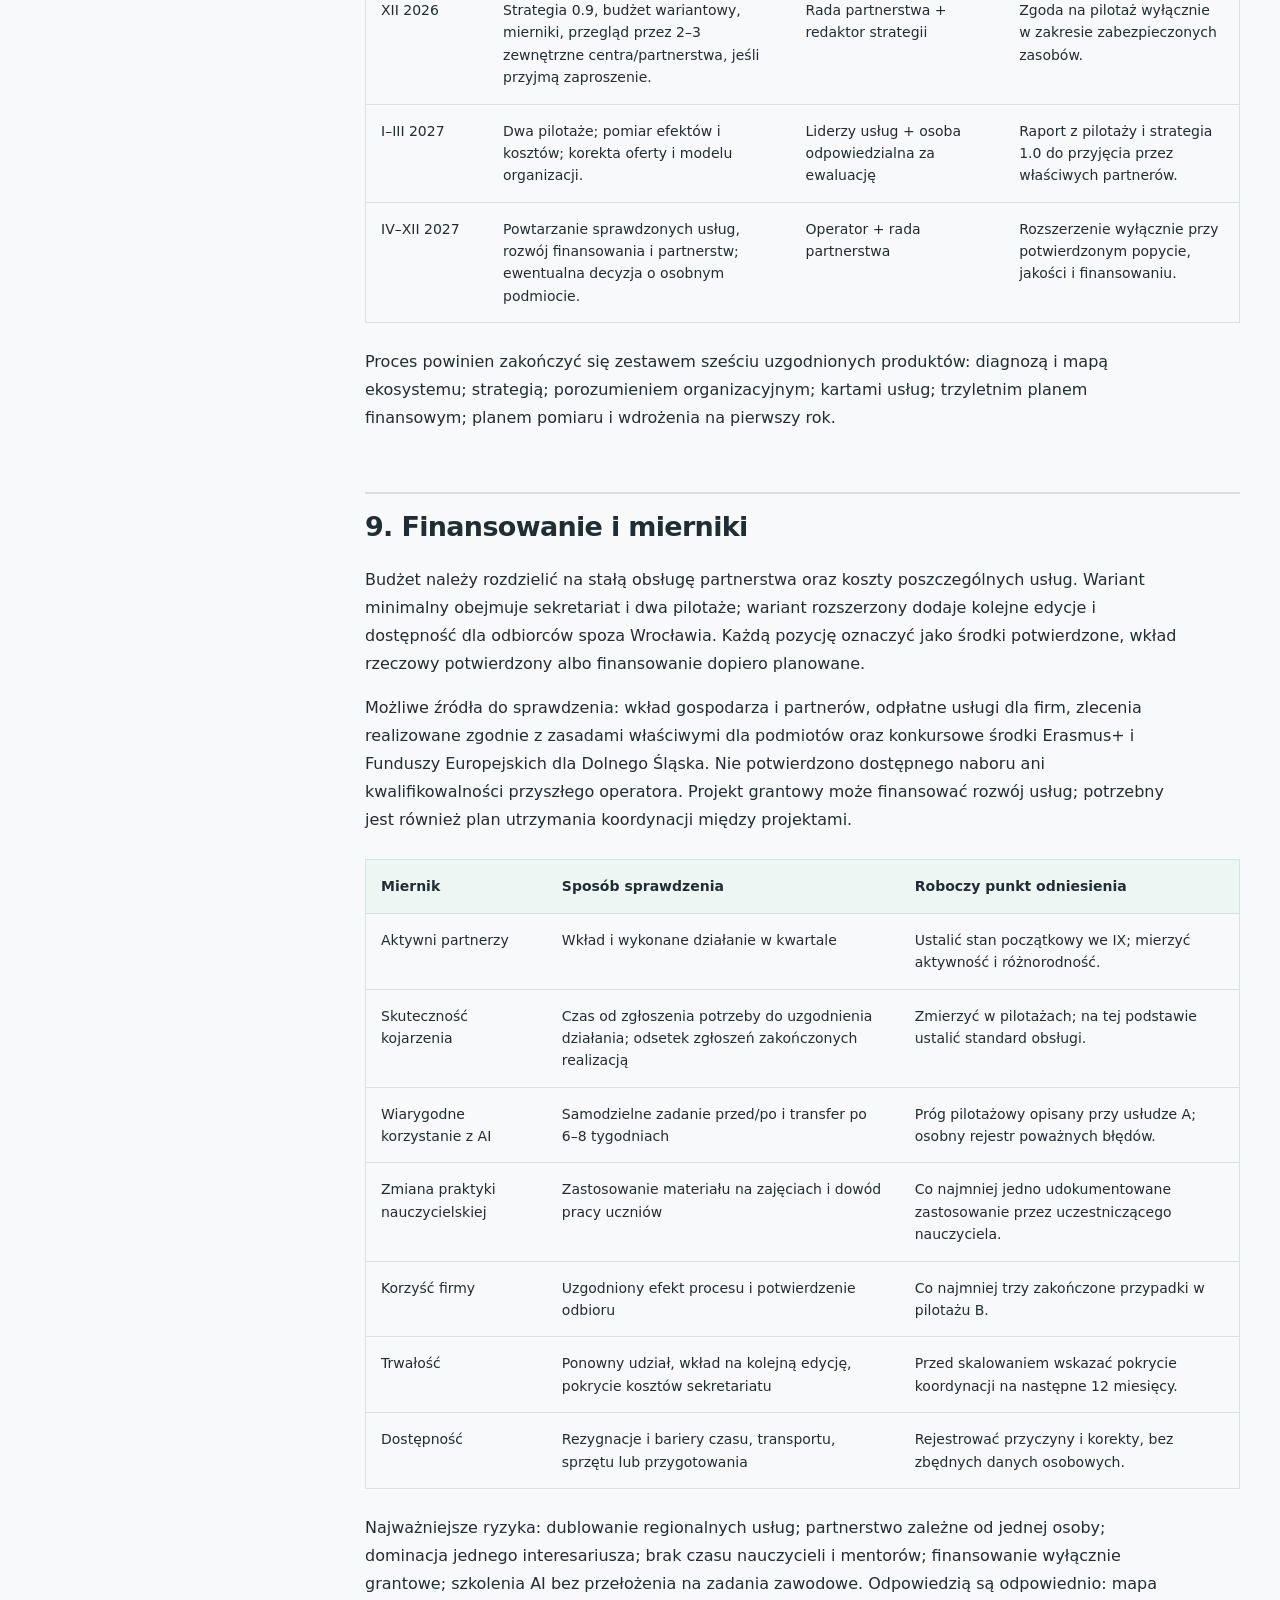
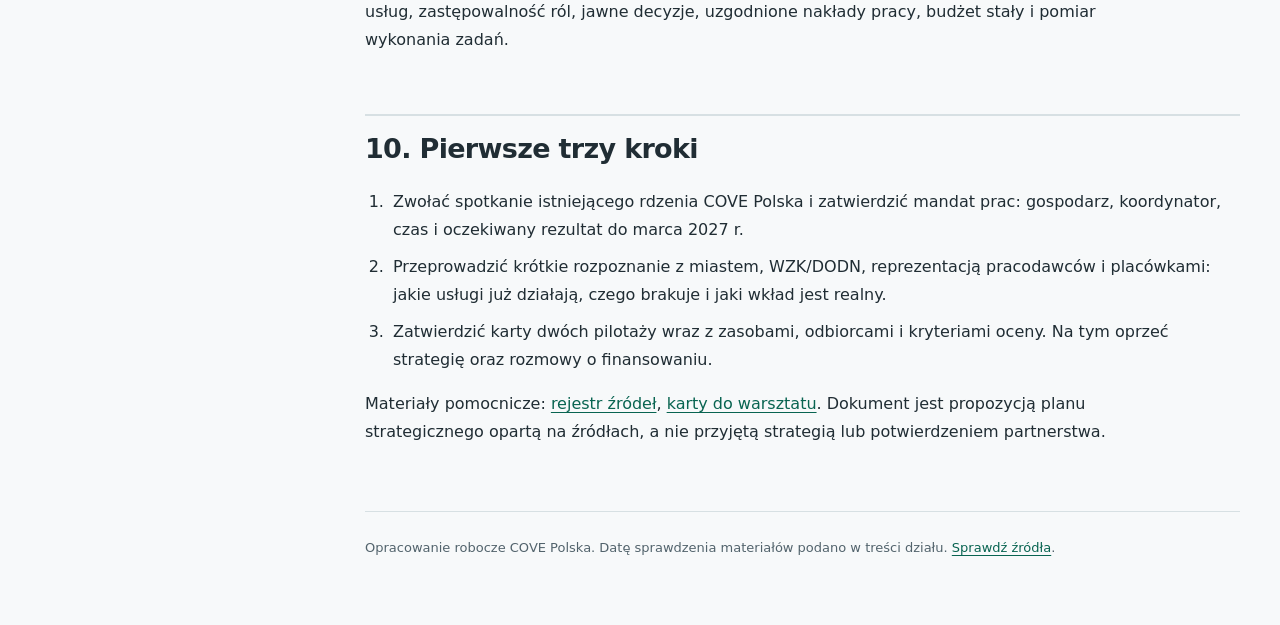
==== commit 16510e43: "Add Katapult toolkit guide in Polish with source register and worksheets" ====
--- a/index.html
+++ b/index.html
@@ -1,4 +1,4 @@
-<!doctype html><html lang="pl"><head><meta charset="utf-8"><meta name="viewport" content="width=device-width,initial-scale=1"><meta name="description" content="Plan rozwoju COVE Polska we Wrocławiu: współpraca edukacji, nauki i firm, pilotaże VET oraz wiarygodne korzystanie z AI."><title>Plan strategii — COVE Polska</title><link rel="stylesheet" href="style.css"></head><body><a class="skip" href="#tresc">Przejdź do treści</a><header><a class="brand" href="index.html">COVE Polska<span>Strategia rozwoju</span></a><a class="toplink" href="zrodla.html">Materiały i źródła</a></header><div class="layout"><aside><nav aria-label="Dokumenty"><a href="plan.html" aria-current="page">Plan strategii</a><a href="warsztat.html">Warsztat i pilotaże</a><a href="zrodla.html">Źródła</a><a href="analiza.html">IBE · WEF · PwC</a><a href="kompetencje.html">Wiarygodność i AI</a></nav><details open><summary>Na tej stronie</summary><div class="toc">
+<!doctype html><html lang="pl"><head><meta charset="utf-8"><meta name="viewport" content="width=device-width,initial-scale=1"><meta name="description" content="Plan rozwoju COVE Polska we Wrocławiu: współpraca edukacji, nauki i firm, pilotaże VET oraz wiarygodne korzystanie z AI."><title>Plan strategii — COVE Polska</title><link rel="stylesheet" href="style.css"></head><body class="plan"><a class="skip" href="#tresc">Przejdź do treści</a><header><a class="brand" href="index.html">COVE Polska<span>Strategia rozwoju</span></a><a class="toplink" href="zrodla.html">Materiały i źródła</a></header><div class="layout"><aside><nav aria-label="Dokumenty"><a href="katapult.html">Katapult — narzędzia</a><a href="plan.html" aria-current="page">Plan strategii</a><a href="warsztat.html">Warsztat i pilotaże</a><a href="zrodla.html">Źródła</a><a href="analiza.html">IBE · WEF · PwC</a><a href="kompetencje.html">Wiarygodność i AI</a></nav><details open><summary>Na tej stronie</summary><div class="toc">
 <ul>
 <li><a href="#cove-polska-we-wrocawiu-plan-opracowania-strategii-rozwoju">COVE Polska we Wrocławiu — plan opracowania strategii rozwoju</a><ul>
 <li><a href="#1-rekomendowany-kierunek">1. Rekomendowany kierunek</a></li>
@@ -300,4 +300,4 @@
 <li>Przeprowadzić krótkie rozpoznanie z miastem, WZK/DODN, reprezentacją pracodawców i placówkami: jakie usługi już działają, czego brakuje i jaki wkład jest realny.</li>
 <li>Zatwierdzić karty dwóch pilotaży wraz z zasobami, odbiorcami i kryteriami oceny. Na tym oprzeć strategię oraz rozmowy o finansowaniu.</li>
 </ol>
-<p>Materiały pomocnicze: <a href="zrodla.html">rejestr źródeł</a>, <a href="warsztat.html">karty do warsztatu</a>. Dokument jest propozycją planu strategicznego opartą na źródłach, a nie przyjętą strategią lub potwierdzeniem partnerstwa.</p></article><footer>Opracowanie robocze COVE Polska. Status dokumentów i terminy opisano według stanu rozpoznania z 10.09.2026. <a href="zrodla.html">Sprawdź źródła</a>.</footer></main></div><script>if(matchMedia("(max-width:900px)").matches)document.querySelector("aside details").open=false;</script></body></html>+<p>Materiały pomocnicze: <a href="zrodla.html">rejestr źródeł</a>, <a href="warsztat.html">karty do warsztatu</a>. Dokument jest propozycją planu strategicznego opartą na źródłach, a nie przyjętą strategią lub potwierdzeniem partnerstwa.</p></article><footer>Opracowanie robocze COVE Polska. Datę sprawdzenia materiałów podano w treści działu. <a href="zrodla.html">Sprawdź źródła</a>.</footer></main></div><script>if(matchMedia("(max-width:900px)").matches)document.querySelector("aside details").open=false;</script><script src="katapult.js" defer></script></body></html>
--- a/style.css
+++ b/style.css
@@ -1 +1,3 @@
 :root{color-scheme:light dark;--bg:#f7f9fa;--paper:#fff;--text:#202d34;--muted:#52636c;--accent:#086451;--tint:#edf6f2;--line:#d7e0e3}*{box-sizing:border-box}html{scroll-padding-top:24px}body{margin:0;background:var(--bg);color:var(--text);font-family:system-ui,-apple-system,BlinkMacSystemFont,"Segoe UI",sans-serif;line-height:1.75}a{color:var(--accent);text-underline-offset:.2em;overflow-wrap:anywhere}a:hover{text-decoration-thickness:2px}a:focus-visible,button:focus-visible,summary:focus-visible,[tabindex]:focus-visible{outline:3px solid var(--accent);outline-offset:4px}.skip{position:absolute;left:12px;top:-70px;padding:10px;background:var(--paper);z-index:4}.skip:focus{top:12px}header{max-width:1440px;margin:auto;padding:22px 40px;display:flex;align-items:center;justify-content:space-between;gap:20px;border-bottom:1px solid var(--line)}.brand{font-size:22px;font-weight:750;text-decoration:none;color:var(--text);line-height:1.2}.brand span{display:block;font-size:12px;font-weight:500;color:var(--muted);margin-top:4px}.toplink{font-size:14px}.layout{max-width:1440px;margin:auto;display:grid;grid-template-columns:270px minmax(0,1fr);gap:55px;padding:40px}aside{align-self:start;position:sticky;top:20px;max-height:calc(100dvh - 40px);overflow:auto;font-size:14px;padding:0 10px 20px 0}nav{display:grid;gap:5px;margin-bottom:32px}nav a{padding:10px 12px;text-decoration:none;border-radius:3px;color:var(--text)}nav a[aria-current]{background:var(--accent);color:white;font-weight:650}summary{font-weight:700;cursor:pointer}.toc ul{list-style:none;padding:0}.toc>ul>li>a{display:none}.toc ul ul{margin:12px 0}.toc ul ul ul{display:none}.toc li{margin-bottom:8px}.toc a{color:var(--muted);text-decoration:none;font-size:13px;line-height:1.5;display:block}.toc a:hover{color:var(--accent)}.aside-note{color:var(--muted);margin-top:32px;font-size:12px}main{min-width:0}.notice{background:var(--tint);border-left:3px solid var(--accent);padding:13px 18px;font-size:13px}.actions{display:flex;gap:20px;align-items:center;flex-wrap:wrap;margin:22px 0 35px;font-size:13px}button{font:inherit;color:var(--accent);background:transparent;border:1px solid var(--line);padding:6px 12px;cursor:pointer;border-radius:3px}article{max-width:1000px}h1{font-size:clamp(29px,3.4vw,45px);line-height:1.16;letter-spacing:-.035em;margin:0 0 30px;font-weight:750;text-wrap:balance}h2{font-size:27px;line-height:1.3;letter-spacing:-.025em;margin:60px 0 22px;padding-top:15px;border-top:2px solid var(--line)}h3{font-size:20px;line-height:1.4;margin-top:32px}p,li{font-size:16px}article p{max-width:80ch}article li{padding-left:4px;margin-bottom:9px}article ul,article ol{padding-left:24px}strong{font-weight:680}code{font-size:.85em;background:var(--tint);padding:2px 4px;overflow-wrap:anywhere}pre{overflow:auto;padding:20px;background:var(--tint)}blockquote{margin:25px 0;padding:2px 22px;border-left:3px solid var(--accent);background:var(--tint)}.table-scroll{overflow:auto;margin:25px 0;max-width:100%;border:1px solid var(--line)}table{border-collapse:collapse;width:100%;font-size:14px;line-height:1.6;min-width:590px}th{text-align:left;background:var(--tint);font-weight:650}th,td{padding:15px;vertical-align:top;border-bottom:1px solid var(--line)}tr:last-child td{border-bottom:0}td{min-width:120px}footer{margin-top:65px;padding:25px 0;border-top:1px solid var(--line);font-size:13px;color:var(--muted)}@media(max-width:900px){header{padding:20px}.layout{display:block;padding:25px 20px}aside{position:static;max-height:none;padding:0}nav{display:flex;flex-wrap:wrap;gap:4px;margin-bottom:16px}nav a{font-size:13px;padding:8px 10px}aside details{margin:12px 0 25px}.aside-note{display:none}h2{font-size:24px;margin-top:42px}.toplink{font-size:12px}}@media(prefers-color-scheme:dark){:root{--bg:#121c22;--paper:#19262d;--text:#e1e9ed;--muted:#aebfc8;--accent:#8ed5bd;--tint:#20352e;--line:#3c4d55}nav a[aria-current]{color:#142720}}@media print{body{background:white;color:black;font-size:10pt}header,aside,.actions,.skip{display:none}.layout{display:block;padding:0}.notice{background:none;font-size:9pt;border-color:#333}h1{font-size:24pt}h2{font-size:16pt;margin-top:25px;break-after:avoid}h3{break-after:avoid}p,li{font-size:10pt}table{min-width:0;font-size:8pt}th,td{padding:6px;min-width:0}.table-scroll{overflow:visible}a{color:black}tr{break-inside:avoid}footer{font-size:8pt}pre{white-space:pre-wrap}}
+/* Katapult: seven-stage document navigation with independent Polish commentary. */
+body.katapult,body.katapult-linki{--accent:#a4145d;--tint:#fbf0f5}body.katapult h1{max-width:750px}.roadmap{margin:32px 0;display:grid;gap:12px}.road-step{border:1px solid var(--line);background:var(--paper);border-radius:4px}.road-step>summary{padding:18px 20px;display:flex;align-items:center;gap:18px;list-style:none;font-size:20px;line-height:1.4;color:var(--accent)}.road-step>summary::-webkit-details-marker{display:none}.road-step>summary:after{content:'+';font-size:24px;margin-left:auto}.road-step[open]>summary:after{content:'−'}.step-no{background:var(--accent);color:white;flex:none;border-radius:50%;width:32px;height:32px;text-align:center;font-size:17px;line-height:32px}.step-body{padding:0 24px 20px 70px}.tool-links{display:flex;gap:8px;flex-wrap:wrap}.tool-links a{font-size:13px;background:var(--tint);padding:7px 10px;border:1px solid var(--line);border-radius:3px}.application{border-left:3px solid var(--accent);padding:10px 16px;background:var(--tint);font-size:14px}.tool-controls{padding:20px;background:var(--paper);border:1px solid var(--line);margin:25px 0}.tool-controls label{display:block;font-weight:650}.tool-controls input{width:100%;max-width:600px;margin-top:8px;padding:12px;font:inherit;color:var(--text);background:var(--bg);border:1px solid var(--muted);border-radius:3px}#tool-count{font-size:13px;margin-bottom:0;color:var(--muted)}.kat-tool{padding:25px 0;border-bottom:1px solid var(--line);scroll-margin-top:25px}.kat-tool[hidden]{display:none}.kat-tool h3{font-size:25px;margin:8px 0}.tool-meta{font-size:12px;color:var(--accent);font-weight:650}.original-title{font-size:13px;color:var(--muted);margin-top:0}.availability,.credit{font-size:13px}.credit{color:var(--muted)}.source-button{font-size:14px;font-weight:650}.blocks-grid{display:grid;grid-template-columns:1fr 1fr;gap:20px}.building-block{padding:20px;background:var(--paper);border-top:3px solid var(--accent)}.building-block h3{margin-top:0}.building-block p{font-size:14px}.building-block a{font-size:13px}.worksheet-actions{display:flex;flex-wrap:wrap;gap:10px;margin:24px 0}.worksheet-actions span{flex-basis:100%;font-size:13px}.worksheets{display:grid;gap:10px}.worksheet{border:1px solid var(--line);background:var(--paper)}.worksheet summary{padding:17px}.worksheet-fields{display:grid;gap:8px;padding:0 20px 20px}.worksheet-fields label{font-size:14px;font-weight:600}.worksheet-fields textarea{width:100%;font:inherit;font-size:15px;color:var(--text);background:var(--bg);padding:10px;border:1px solid var(--muted);resize:vertical;margin-bottom:12px}.print-note{display:none}.link-register details{padding:14px;border-bottom:1px solid var(--line)}.link-register li{font-size:14px}.link-state{font-size:12px;color:var(--muted);display:block}.katapult input:focus-visible,.katapult textarea:focus-visible{outline:3px solid var(--accent);outline-offset:3px}@media(max-width:640px){.step-body{padding:0 18px 15px}.road-step>summary{padding:15px;gap:12px;font-size:17px}.blocks-grid{grid-template-columns:1fr}.kat-tool h3{font-size:23px}}@media(prefers-color-scheme:dark){body.katapult,body.katapult-linki{--accent:#ffacd3;--tint:#36222c}.step-no{color:#27151e}}@media print{.tool-controls,.worksheet-actions{display:none!important}.kat-tool[hidden]{display:block}.step-body{padding-left:15px}.road-step,.kat-tool,.building-block{break-inside:avoid}.step-no{color:black;background:none}.worksheet-fields textarea{display:none}.print-note{display:block;white-space:pre-wrap;padding:8px 0;overflow-wrap:anywhere}.print-worksheets article>*:not(.worksheets){display:none}.print-worksheets .worksheets{display:block}.worksheet{break-inside:avoid;margin:20px 0}.blocks-grid{display:block}body.katapult{--accent:#333;--tint:#fff}}
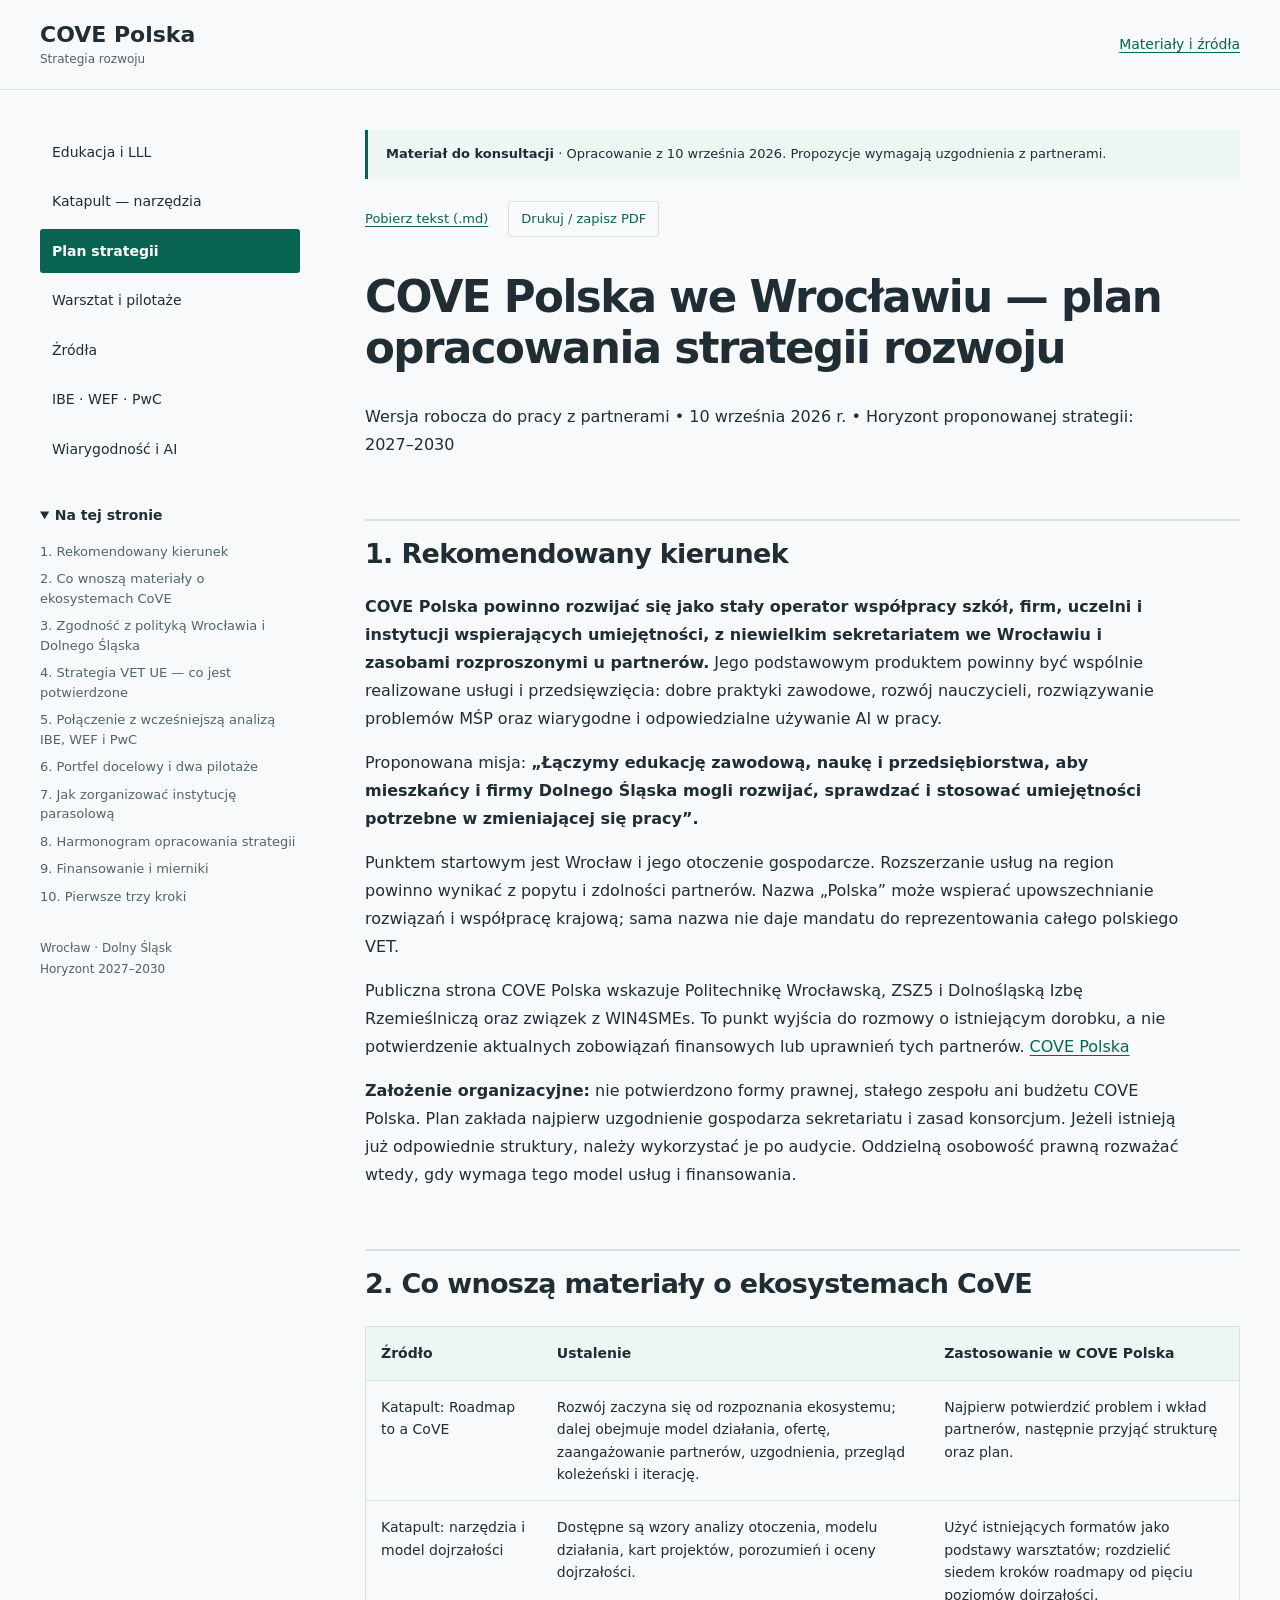
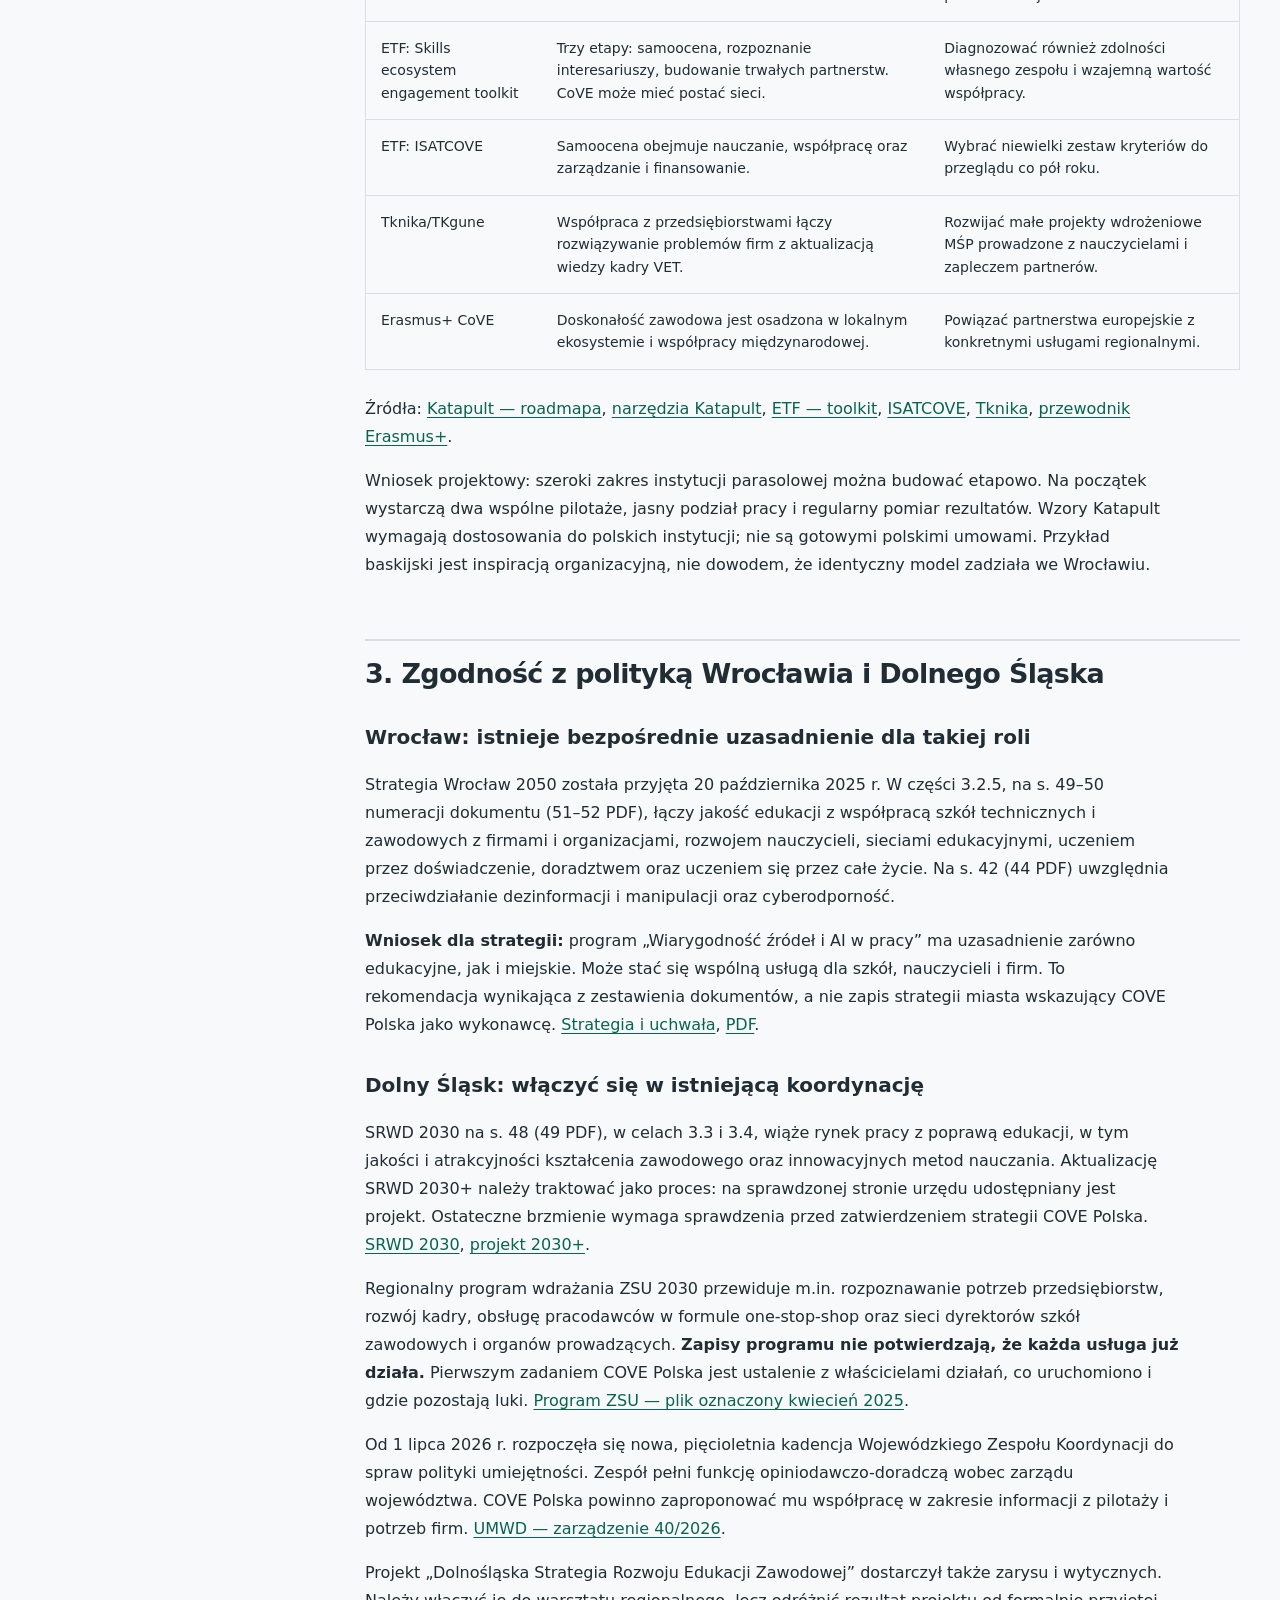
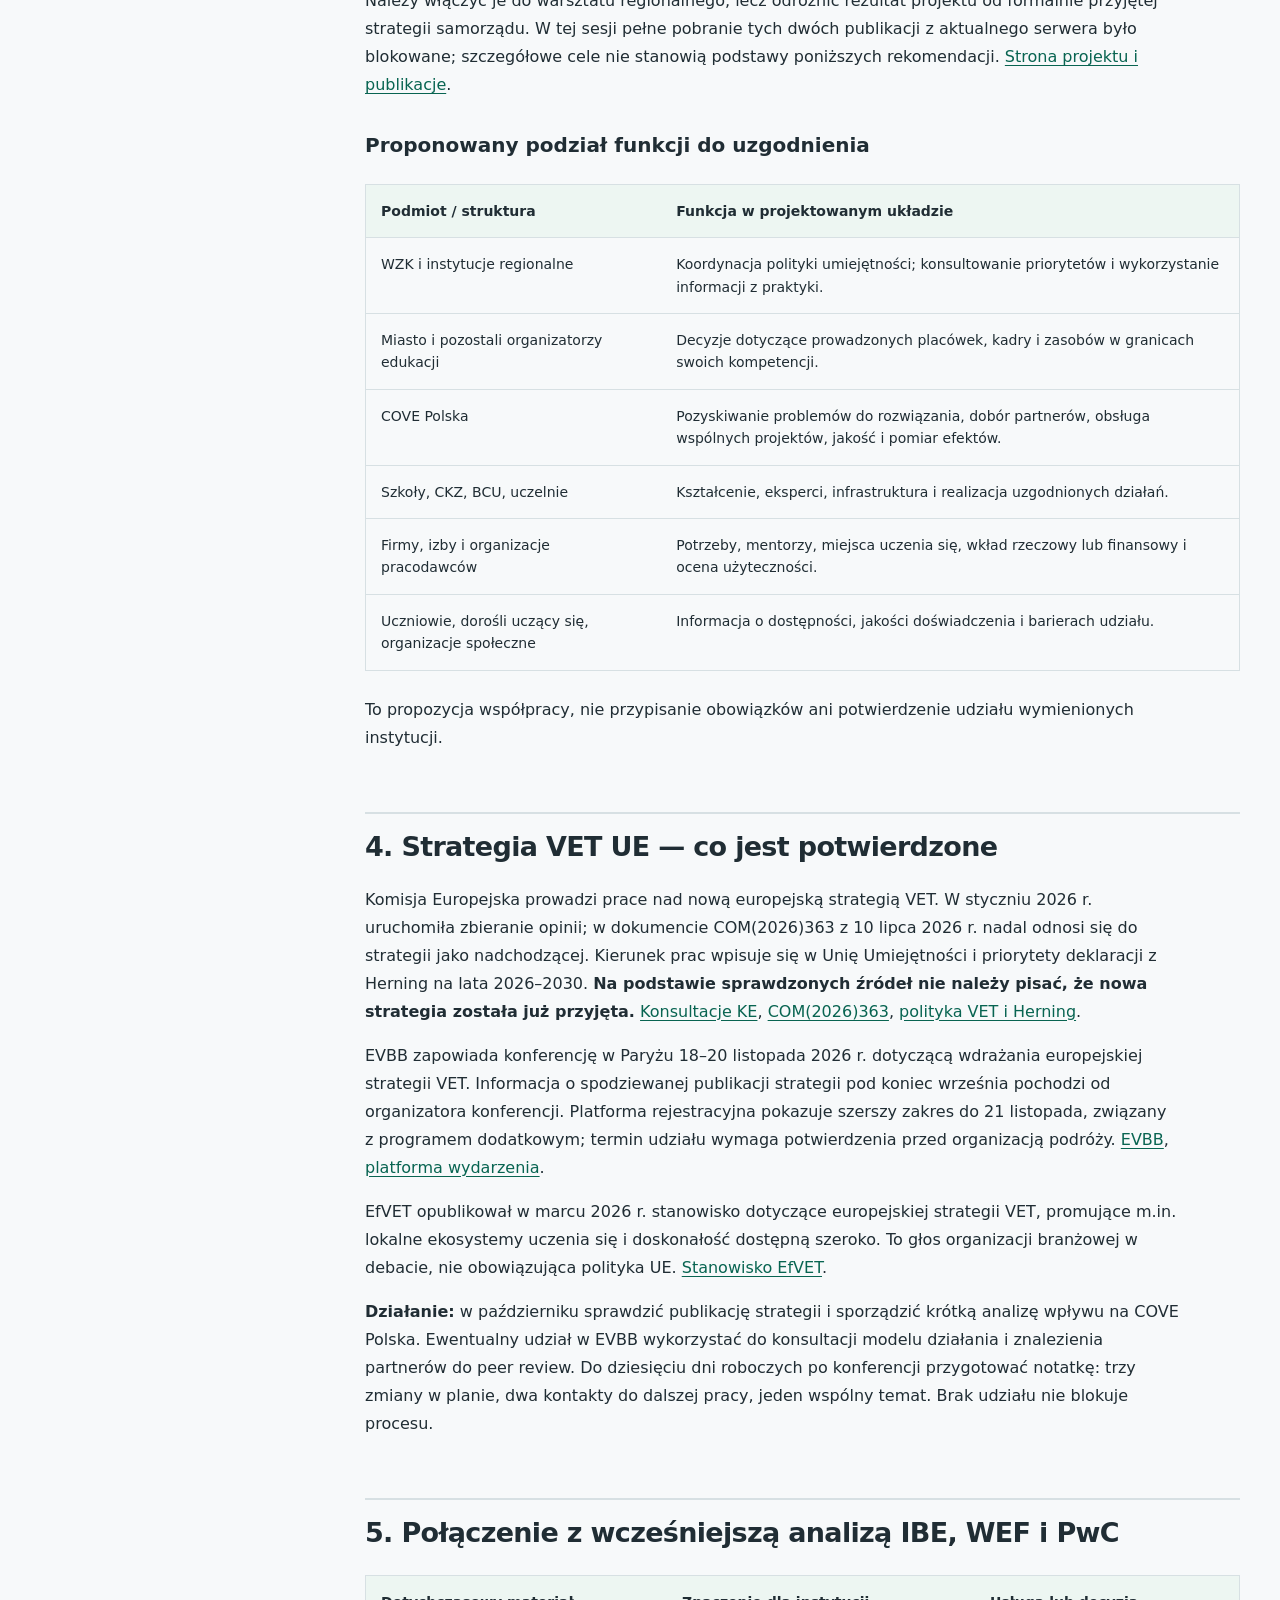
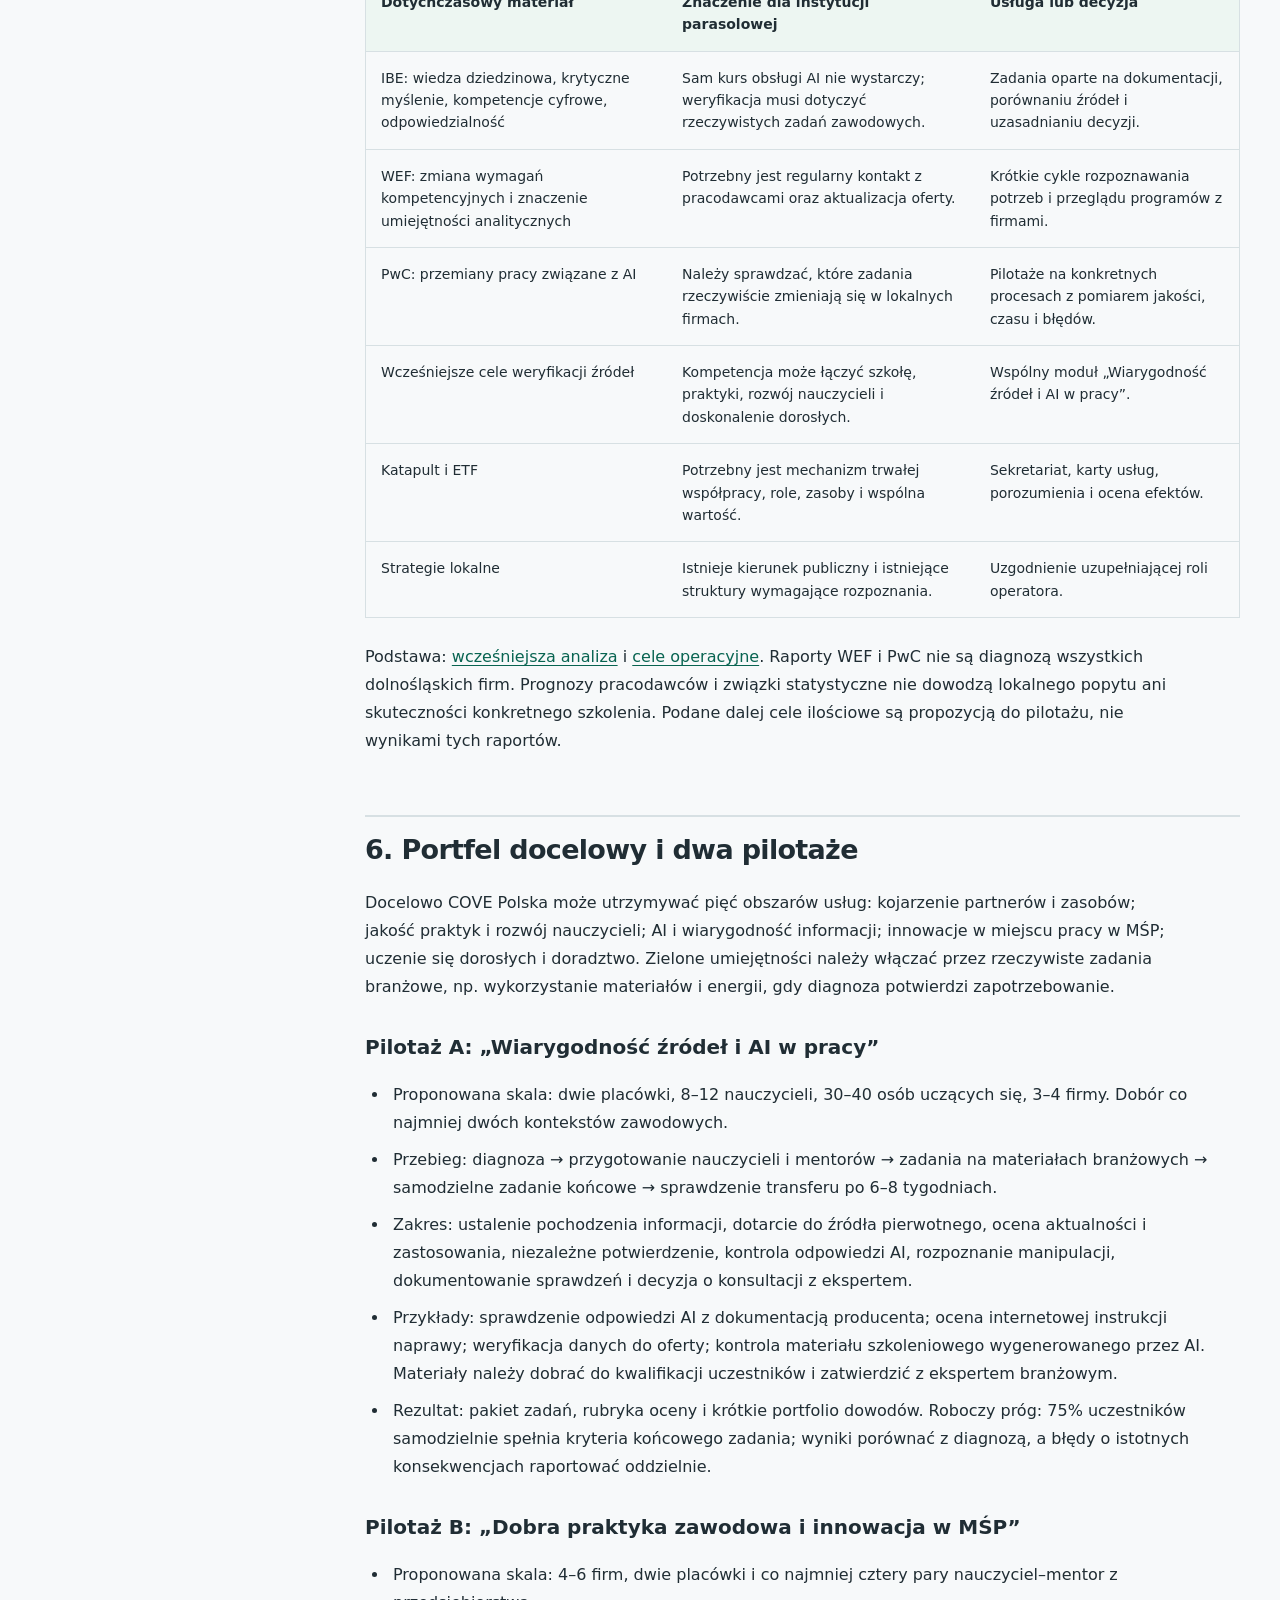
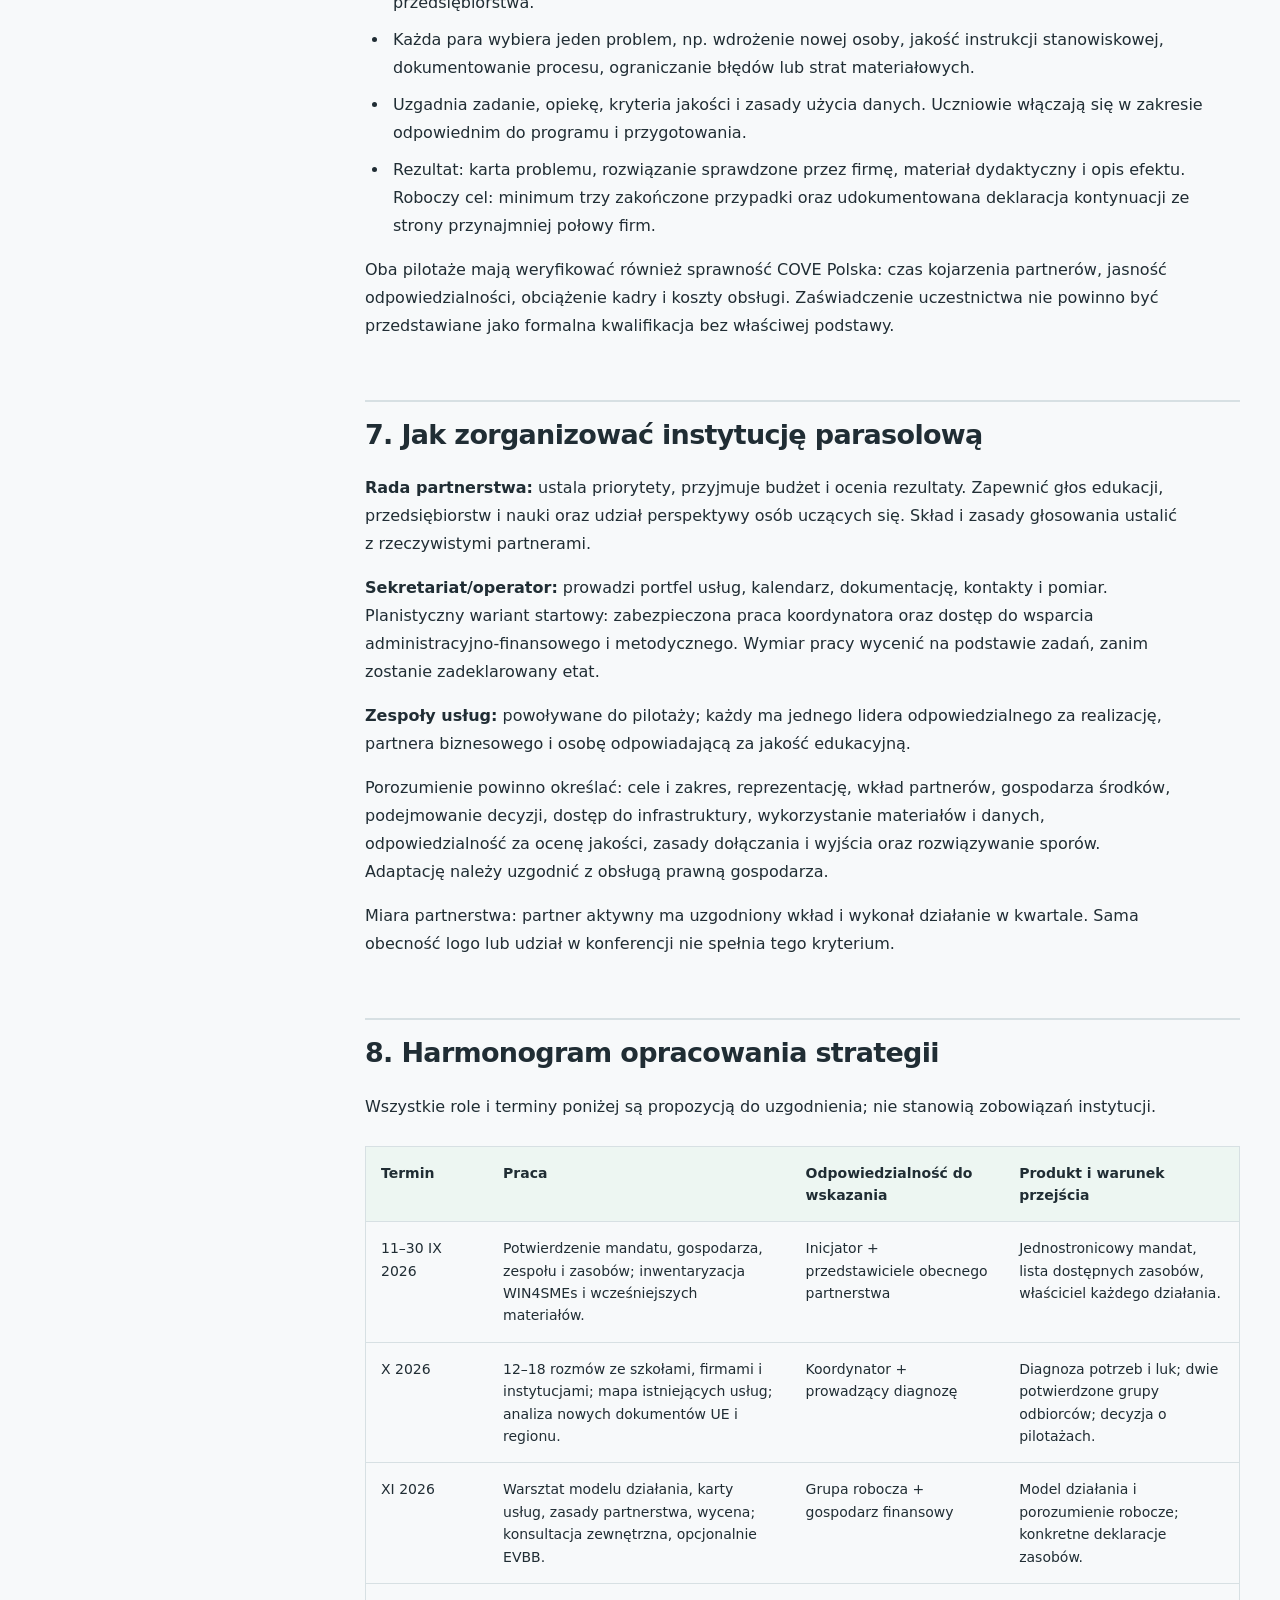
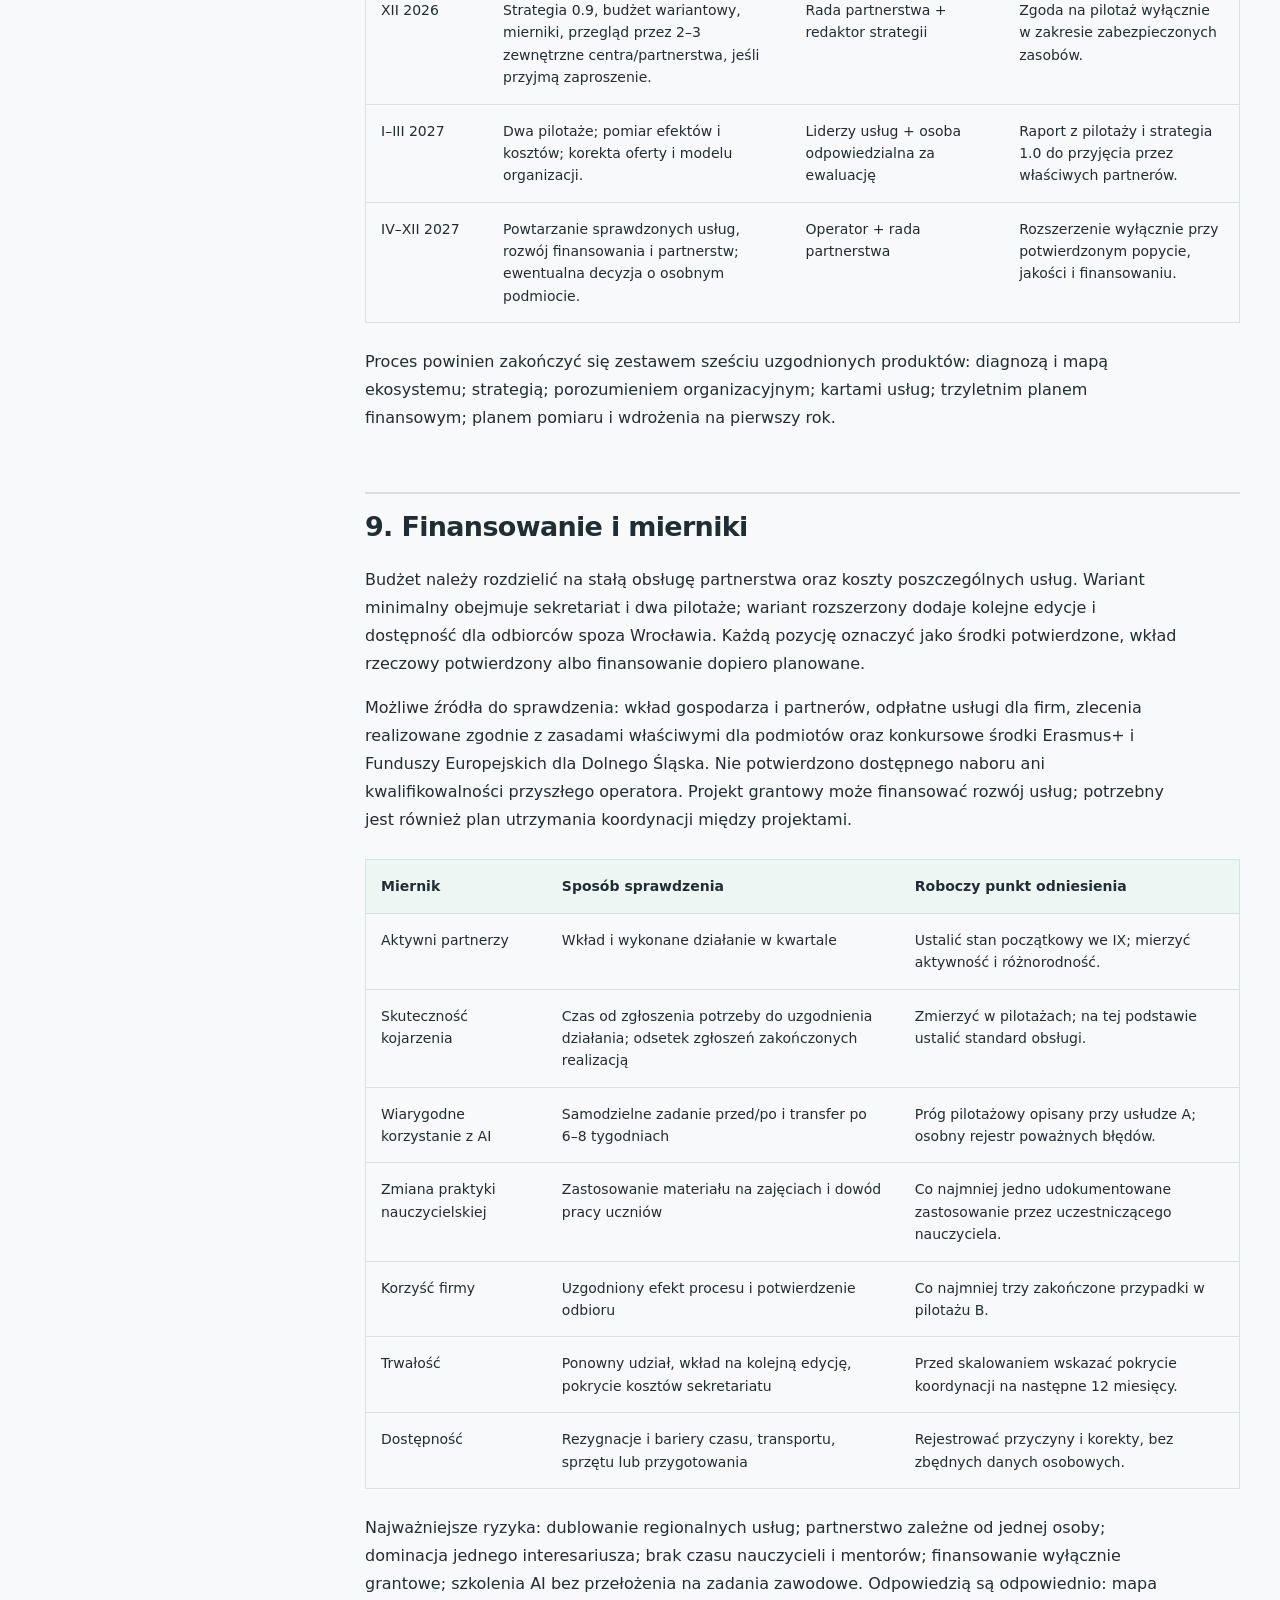
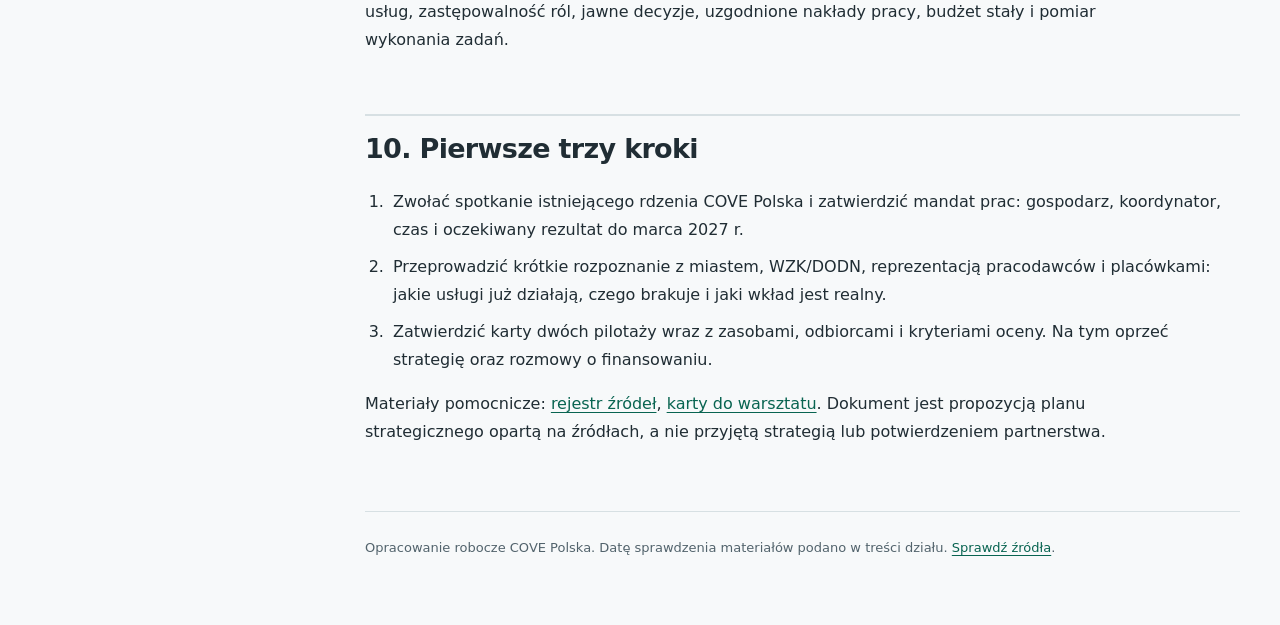
==== commit 26fe4c55: "Develop education and lifelong learning priorities for COVE Polska" ====
--- a/index.html
+++ b/index.html
@@ -1,4 +1,4 @@
-<!doctype html><html lang="pl"><head><meta charset="utf-8"><meta name="viewport" content="width=device-width,initial-scale=1"><meta name="description" content="Plan rozwoju COVE Polska we Wrocławiu: współpraca edukacji, nauki i firm, pilotaże VET oraz wiarygodne korzystanie z AI."><title>Plan strategii — COVE Polska</title><link rel="stylesheet" href="style.css"></head><body class="plan"><a class="skip" href="#tresc">Przejdź do treści</a><header><a class="brand" href="index.html">COVE Polska<span>Strategia rozwoju</span></a><a class="toplink" href="zrodla.html">Materiały i źródła</a></header><div class="layout"><aside><nav aria-label="Dokumenty"><a href="katapult.html">Katapult — narzędzia</a><a href="plan.html" aria-current="page">Plan strategii</a><a href="warsztat.html">Warsztat i pilotaże</a><a href="zrodla.html">Źródła</a><a href="analiza.html">IBE · WEF · PwC</a><a href="kompetencje.html">Wiarygodność i AI</a></nav><details open><summary>Na tej stronie</summary><div class="toc">
+<!doctype html><html lang="pl"><head><meta charset="utf-8"><meta name="viewport" content="width=device-width,initial-scale=1"><meta name="description" content="Plan rozwoju COVE Polska we Wrocławiu: współpraca edukacji, nauki i firm, pilotaże VET oraz wiarygodne korzystanie z AI."><title>Plan strategii — COVE Polska</title><link rel="stylesheet" href="style.css"></head><body class="plan"><a class="skip" href="#tresc">Przejdź do treści</a><header><a class="brand" href="index.html">COVE Polska<span>Strategia rozwoju</span></a><a class="toplink" href="zrodla.html">Materiały i źródła</a></header><div class="layout"><aside><nav aria-label="Dokumenty"><a href="edukacja-lll.html">Edukacja i LLL</a><a href="katapult.html">Katapult — narzędzia</a><a href="plan.html" aria-current="page">Plan strategii</a><a href="warsztat.html">Warsztat i pilotaże</a><a href="zrodla.html">Źródła</a><a href="analiza.html">IBE · WEF · PwC</a><a href="kompetencje.html">Wiarygodność i AI</a></nav><details open><summary>Na tej stronie</summary><div class="toc">
 <ul>
 <li><a href="#cove-polska-we-wrocawiu-plan-opracowania-strategii-rozwoju">COVE Polska we Wrocławiu — plan opracowania strategii rozwoju</a><ul>
 <li><a href="#1-rekomendowany-kierunek">1. Rekomendowany kierunek</a></li>
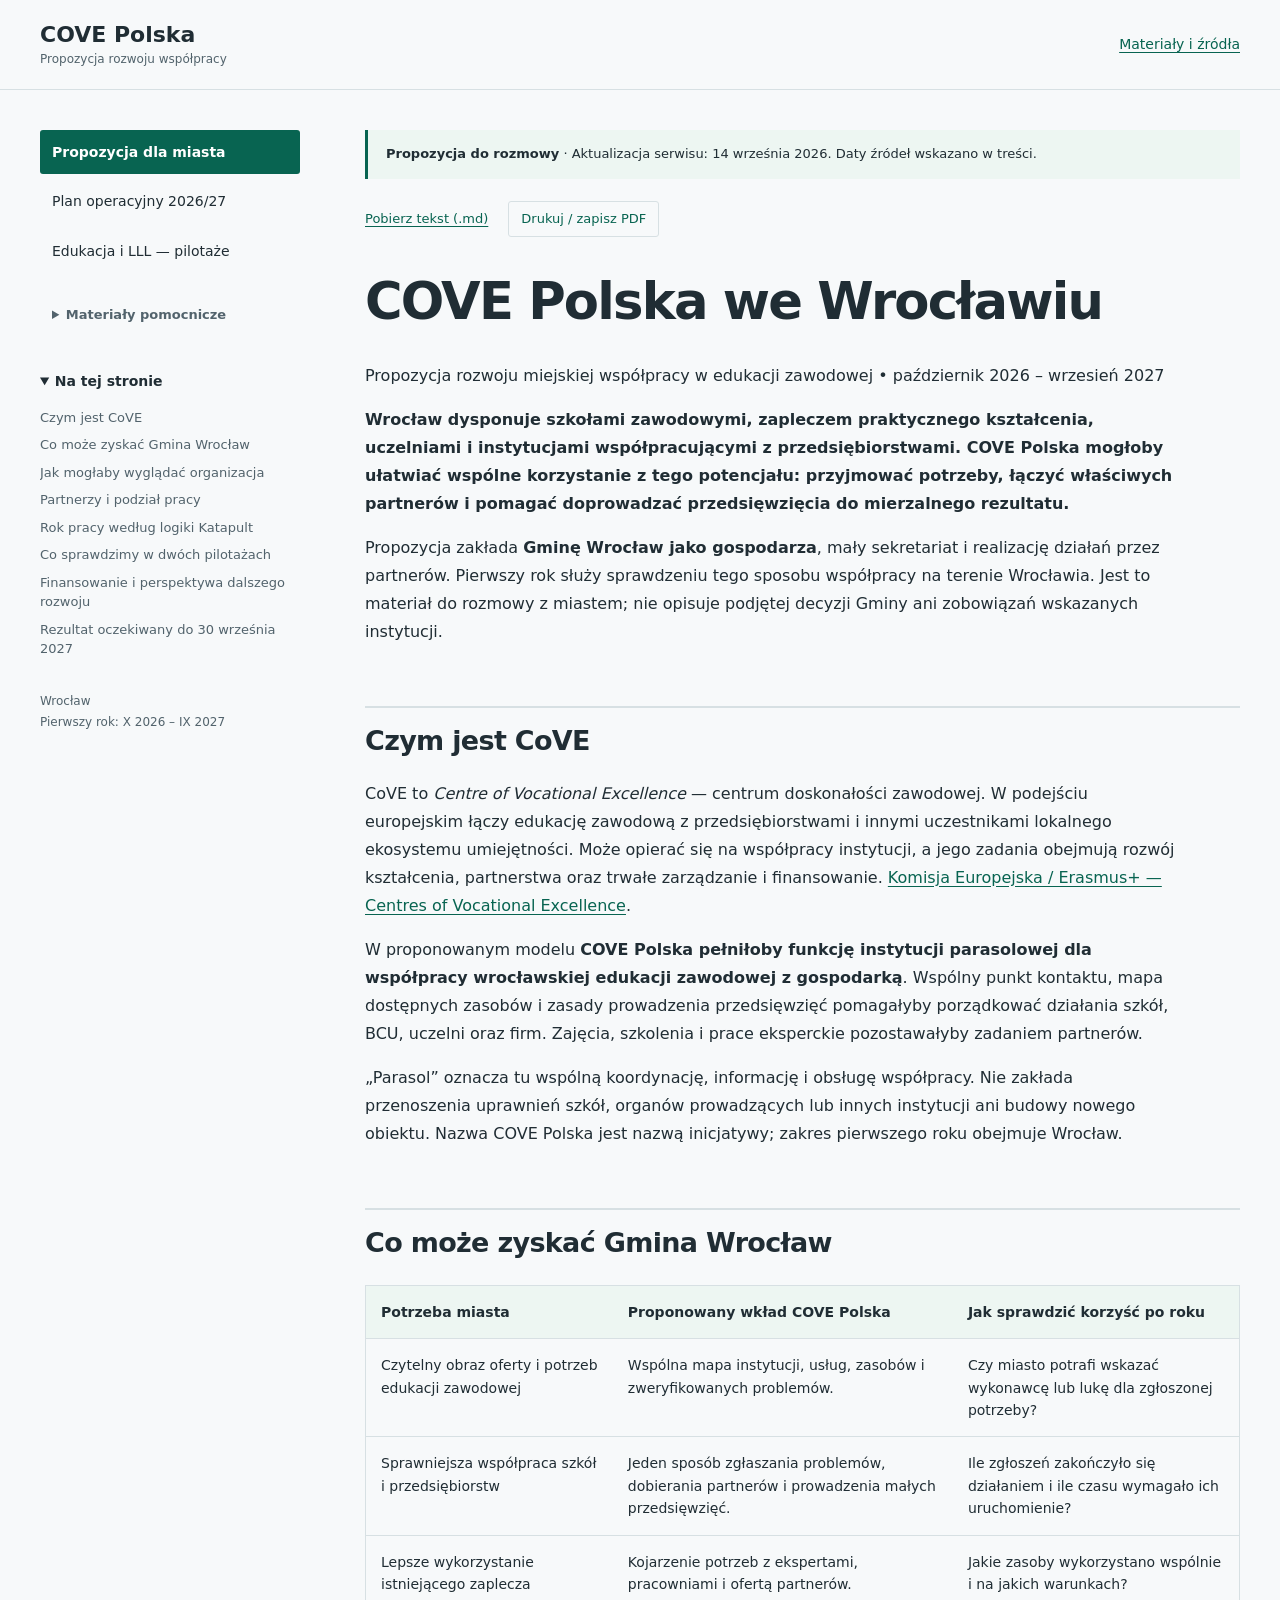
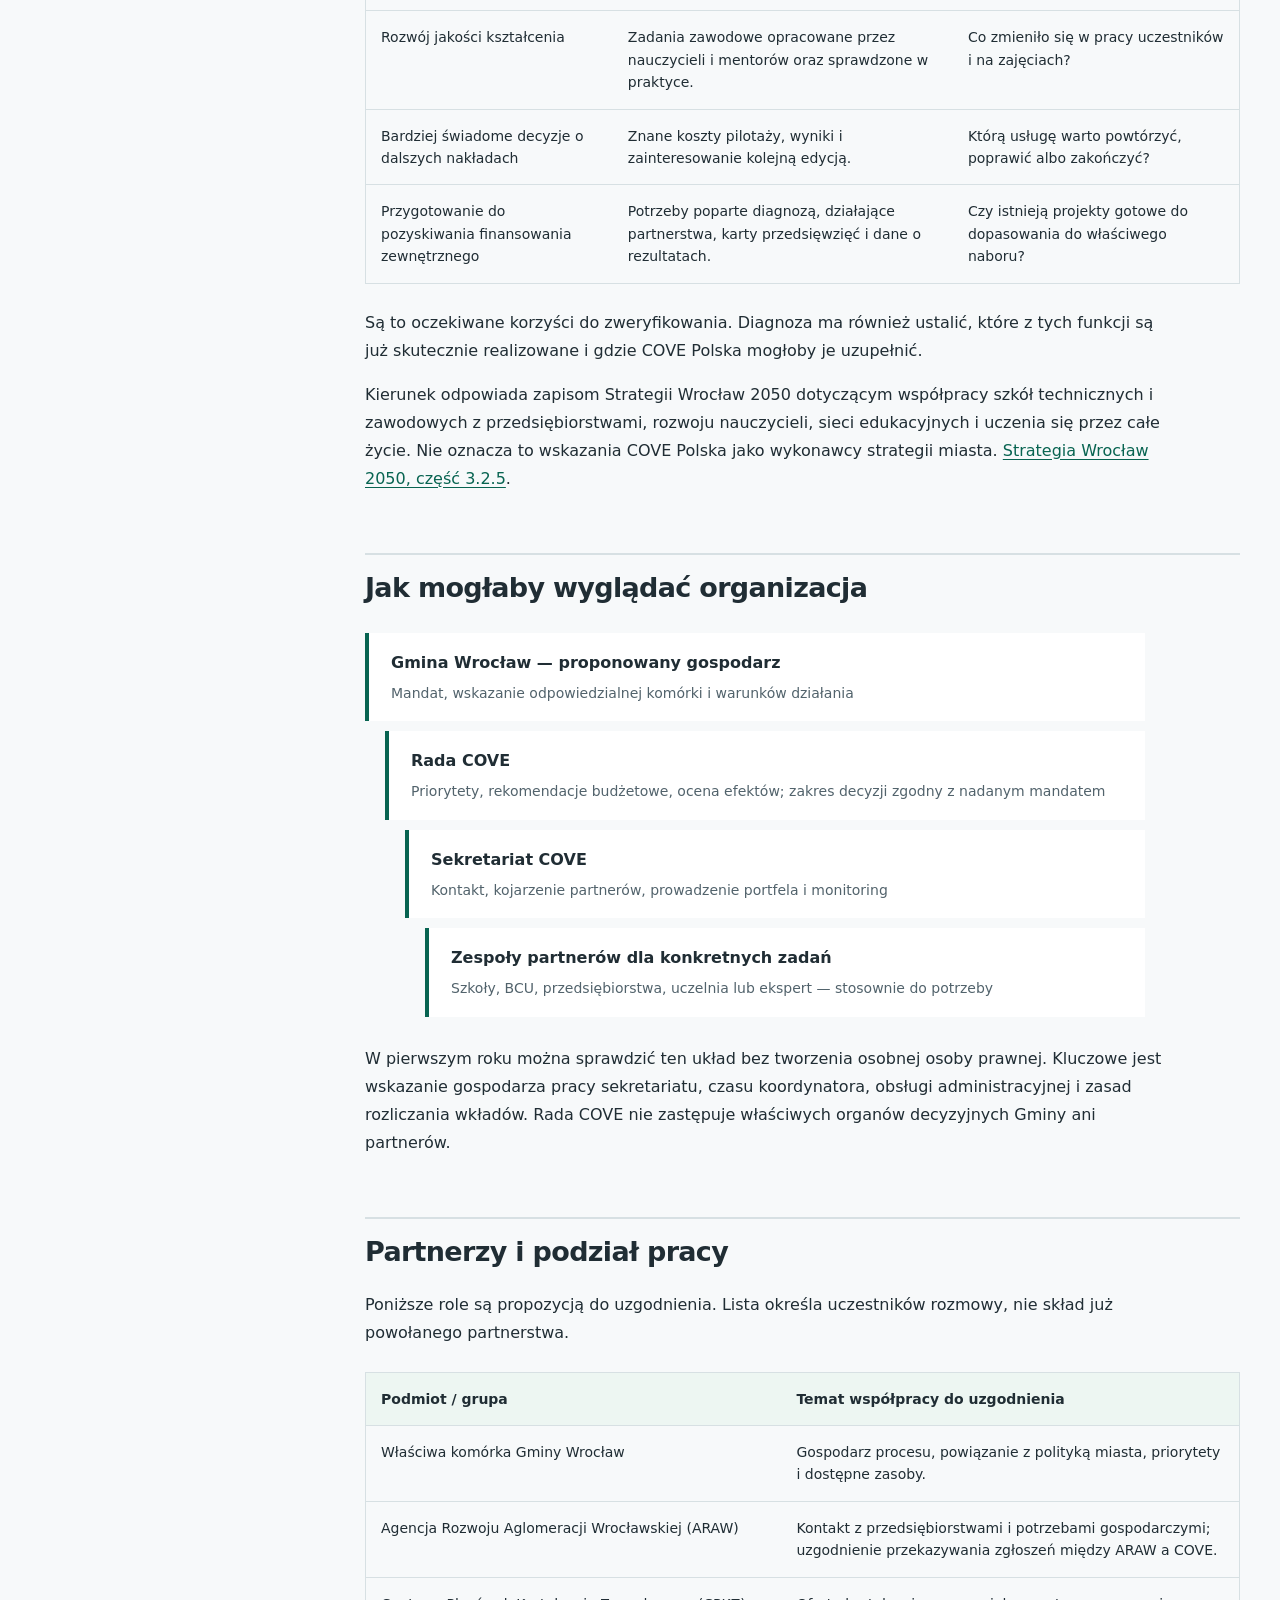
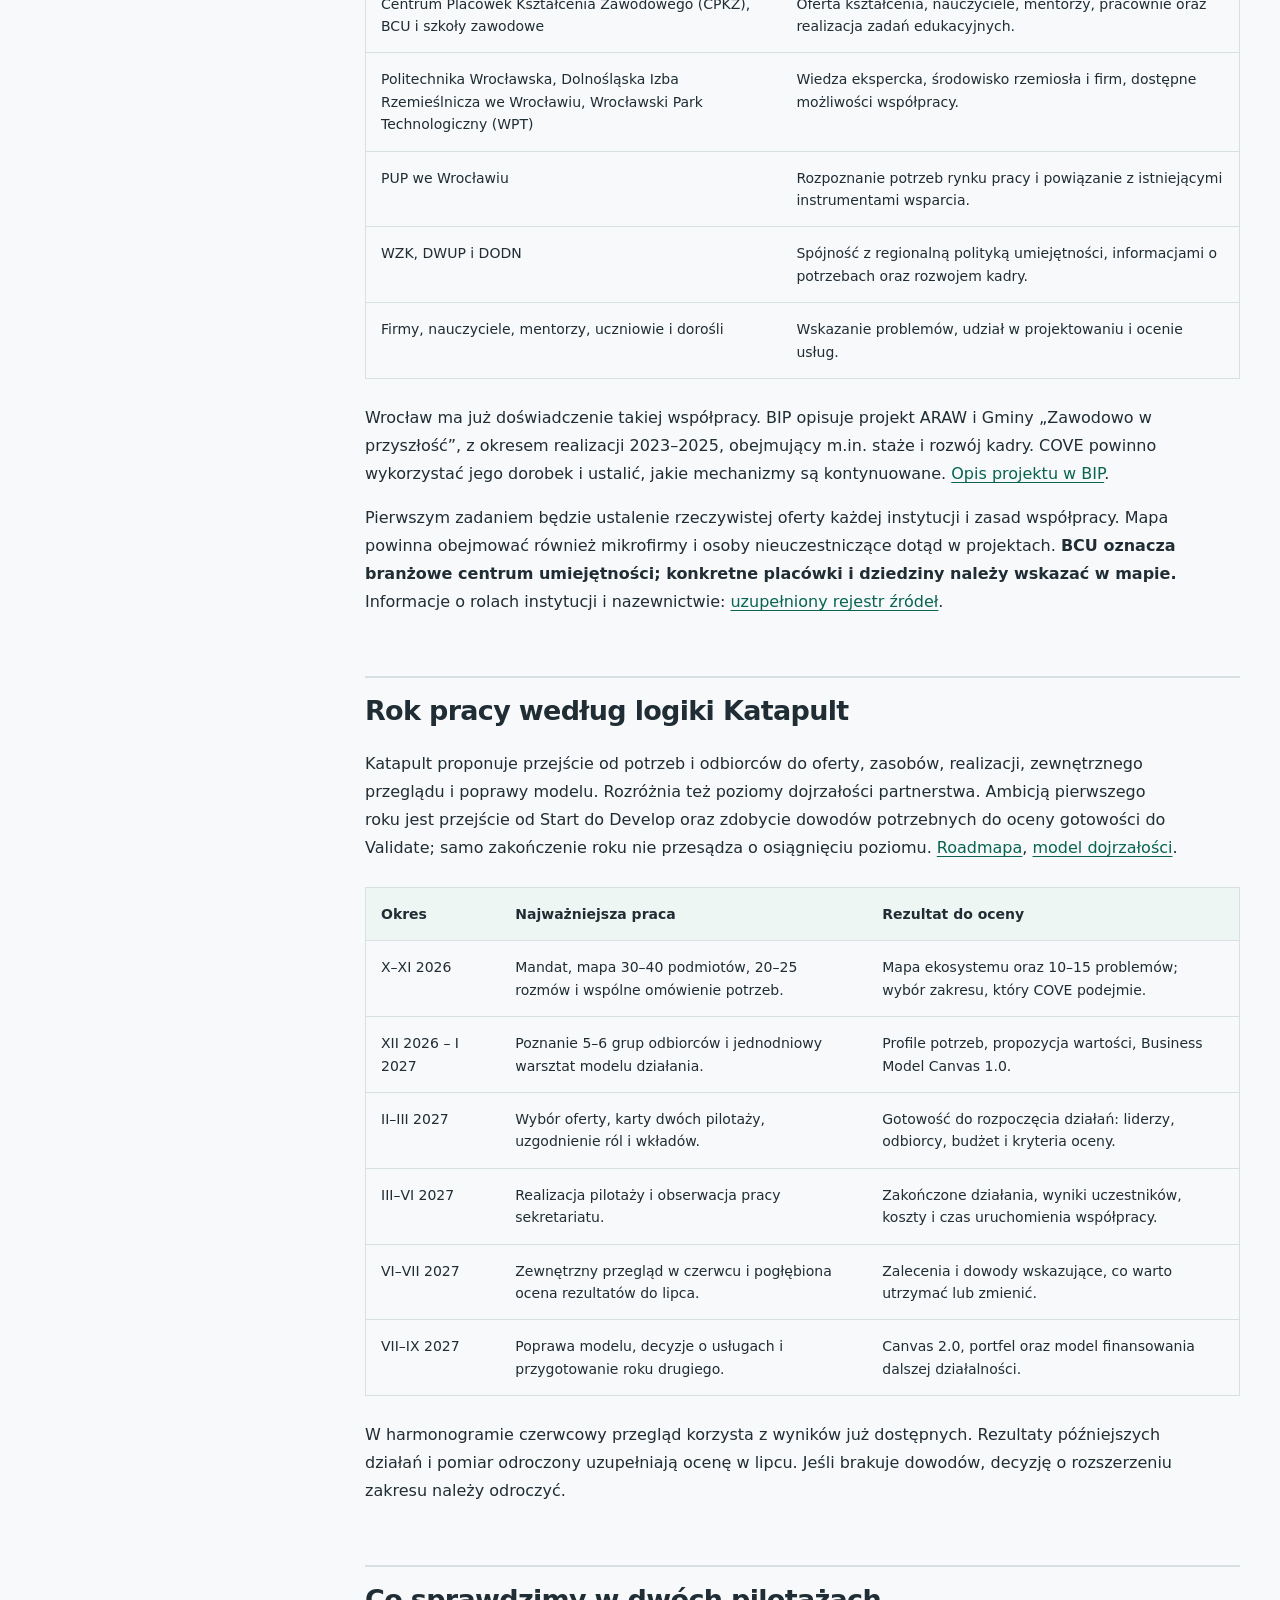
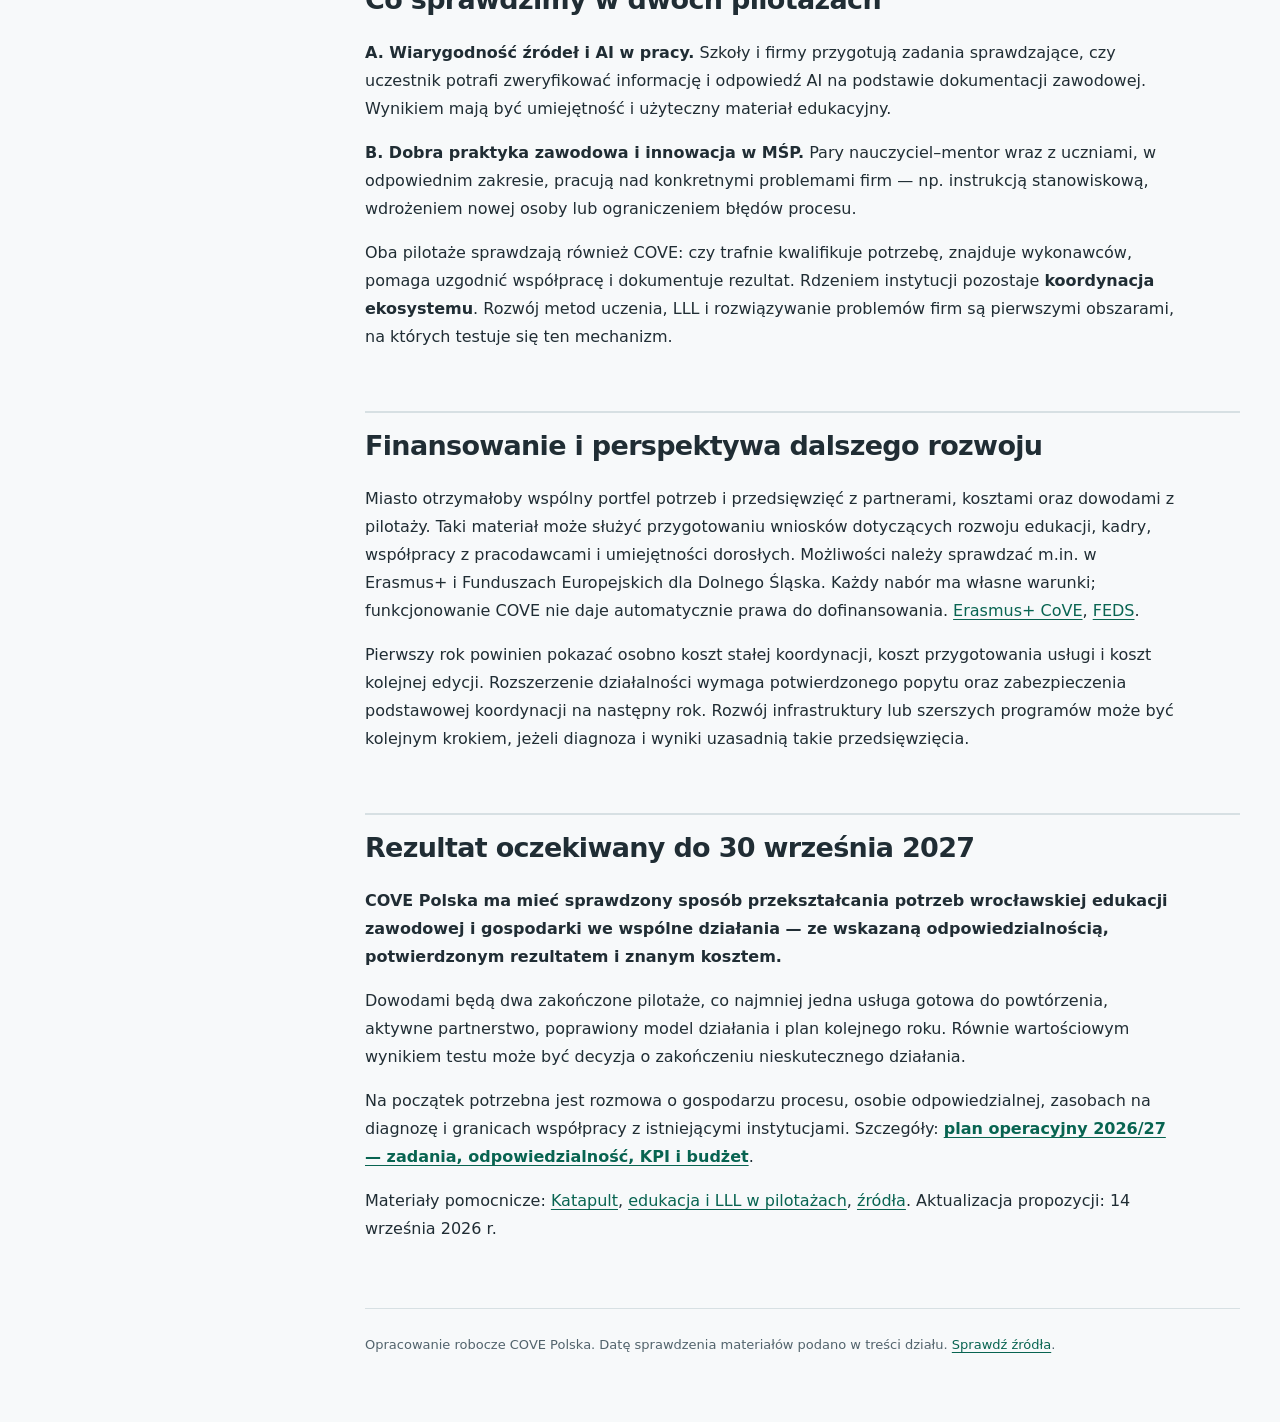
==== commit 13460850: "Align COVE proposal with Wroclaw municipal operating plan for 2026–27" ====
--- a/index.html
+++ b/index.html
@@ -1,303 +1,174 @@
-<!doctype html><html lang="pl"><head><meta charset="utf-8"><meta name="viewport" content="width=device-width,initial-scale=1"><meta name="description" content="Plan rozwoju COVE Polska we Wrocławiu: współpraca edukacji, nauki i firm, pilotaże VET oraz wiarygodne korzystanie z AI."><title>Plan strategii — COVE Polska</title><link rel="stylesheet" href="style.css"></head><body class="plan"><a class="skip" href="#tresc">Przejdź do treści</a><header><a class="brand" href="index.html">COVE Polska<span>Strategia rozwoju</span></a><a class="toplink" href="zrodla.html">Materiały i źródła</a></header><div class="layout"><aside><nav aria-label="Dokumenty"><a href="edukacja-lll.html">Edukacja i LLL</a><a href="katapult.html">Katapult — narzędzia</a><a href="plan.html" aria-current="page">Plan strategii</a><a href="warsztat.html">Warsztat i pilotaże</a><a href="zrodla.html">Źródła</a><a href="analiza.html">IBE · WEF · PwC</a><a href="kompetencje.html">Wiarygodność i AI</a></nav><details open><summary>Na tej stronie</summary><div class="toc">
+<!doctype html><html lang="pl"><head><meta charset="utf-8"><meta name="viewport" content="width=device-width,initial-scale=1"><meta name="description" content="Plan rozwoju COVE Polska we Wrocławiu: współpraca edukacji, nauki i firm, pilotaże VET oraz wiarygodne korzystanie z AI."><title>Propozycja dla miasta — COVE Polska</title><link rel="stylesheet" href="style.css"></head><body class="plan"><a class="skip" href="#tresc">Przejdź do treści</a><header><a class="brand" href="index.html">COVE Polska<span>Propozycja rozwoju współpracy</span></a><a class="toplink" href="zrodla.html">Materiały i źródła</a></header><div class="layout"><aside><nav aria-label="Dokumenty"><a href="plan.html" aria-current="page">Propozycja dla miasta</a><a href="operacyjny.html">Plan operacyjny 2026/27</a><a href="edukacja-lll.html">Edukacja i LLL — pilotaże</a><details class="resource-nav" ><summary>Materiały pomocnicze</summary><a href="katapult.html">Katapult — narzędzia</a><a href="warsztat.html">Karty warsztatowe</a><a href="zrodla.html">Źródła i instytucje</a><a href="analiza.html">IBE · WEF · PwC</a><a href="kompetencje.html">Wiarygodność i AI</a></details></nav><details open><summary>Na tej stronie</summary><div class="toc">
 <ul>
-<li><a href="#cove-polska-we-wrocawiu-plan-opracowania-strategii-rozwoju">COVE Polska we Wrocławiu — plan opracowania strategii rozwoju</a><ul>
-<li><a href="#1-rekomendowany-kierunek">1. Rekomendowany kierunek</a></li>
-<li><a href="#2-co-wnosza-materiay-o-ekosystemach-cove">2. Co wnoszą materiały o ekosystemach CoVE</a></li>
-<li><a href="#3-zgodnosc-z-polityka-wrocawia-i-dolnego-slaska">3. Zgodność z polityką Wrocławia i Dolnego Śląska</a><ul>
-<li><a href="#wrocaw-istnieje-bezposrednie-uzasadnienie-dla-takiej-roli">Wrocław: istnieje bezpośrednie uzasadnienie dla takiej roli</a></li>
-<li><a href="#dolny-slask-waczyc-sie-w-istniejaca-koordynacje">Dolny Śląsk: włączyć się w istniejącą koordynację</a></li>
-<li><a href="#proponowany-podzia-funkcji-do-uzgodnienia">Proponowany podział funkcji do uzgodnienia</a></li>
-</ul>
-</li>
-<li><a href="#4-strategia-vet-ue-co-jest-potwierdzone">4. Strategia VET UE — co jest potwierdzone</a></li>
-<li><a href="#5-poaczenie-z-wczesniejsza-analiza-ibe-wef-i-pwc">5. Połączenie z wcześniejszą analizą IBE, WEF i PwC</a></li>
-<li><a href="#6-portfel-docelowy-i-dwa-pilotaze">6. Portfel docelowy i dwa pilotaże</a><ul>
-<li><a href="#pilotaz-a-wiarygodnosc-zrode-i-ai-w-pracy">Pilotaż A: „Wiarygodność źródeł i AI w pracy”</a></li>
-<li><a href="#pilotaz-b-dobra-praktyka-zawodowa-i-innowacja-w-msp">Pilotaż B: „Dobra praktyka zawodowa i innowacja w MŚP”</a></li>
-</ul>
-</li>
-<li><a href="#7-jak-zorganizowac-instytucje-parasolowa">7. Jak zorganizować instytucję parasolową</a></li>
-<li><a href="#8-harmonogram-opracowania-strategii">8. Harmonogram opracowania strategii</a></li>
-<li><a href="#9-finansowanie-i-mierniki">9. Finansowanie i mierniki</a></li>
-<li><a href="#10-pierwsze-trzy-kroki">10. Pierwsze trzy kroki</a></li>
+<li><a href="#cove-polska-we-wrocawiu">COVE Polska we Wrocławiu</a><ul>
+<li><a href="#czym-jest-cove">Czym jest CoVE</a></li>
+<li><a href="#co-moze-zyskac-gmina-wrocaw">Co może zyskać Gmina Wrocław</a></li>
+<li><a href="#jak-mogaby-wygladac-organizacja">Jak mogłaby wyglądać organizacja</a></li>
+<li><a href="#partnerzy-i-podzia-pracy">Partnerzy i podział pracy</a></li>
+<li><a href="#rok-pracy-wedug-logiki-katapult">Rok pracy według logiki Katapult</a></li>
+<li><a href="#co-sprawdzimy-w-dwoch-pilotazach">Co sprawdzimy w dwóch pilotażach</a></li>
+<li><a href="#finansowanie-i-perspektywa-dalszego-rozwoju">Finansowanie i perspektywa dalszego rozwoju</a></li>
+<li><a href="#rezultat-oczekiwany-do-30-wrzesnia-2027">Rezultat oczekiwany do 30 września 2027</a></li>
 </ul>
 </li>
 </ul>
 </div>
-</details><p class="aside-note">Wrocław · Dolny Śląsk<br>Horyzont 2027–2030</p></aside><main id="tresc"><div class="notice"><strong>Materiał do konsultacji</strong> · Opracowanie z 10 września 2026. Propozycje wymagają uzgodnienia z partnerami.</div><div class="actions"><a download href="materialy/Plan_opracowania_strategii_COVE_Polska.md">Pobierz tekst (.md)</a><button type="button" onclick="window.print()">Drukuj / zapisz PDF</button></div><article><h1 id="cove-polska-we-wrocawiu-plan-opracowania-strategii-rozwoju">COVE Polska we Wrocławiu — plan opracowania strategii rozwoju</h1>
-<p>Wersja robocza do pracy z partnerami • 10 września 2026 r. • Horyzont proponowanej strategii: 2027–2030</p>
-<h2 id="1-rekomendowany-kierunek">1. Rekomendowany kierunek</h2>
-<p><strong>COVE Polska powinno rozwijać się jako stały operator współpracy szkół, firm, uczelni i instytucji wspierających umiejętności, z niewielkim sekretariatem we Wrocławiu i zasobami rozproszonymi u partnerów.</strong> Jego podstawowym produktem powinny być wspólnie realizowane usługi i przedsięwzięcia: dobre praktyki zawodowe, rozwój nauczycieli, rozwiązywanie problemów MŚP oraz wiarygodne i odpowiedzialne używanie AI w pracy.</p>
-<p>Proponowana misja: <strong>„Łączymy edukację zawodową, naukę i przedsiębiorstwa, aby mieszkańcy i firmy Dolnego Śląska mogli rozwijać, sprawdzać i stosować umiejętności potrzebne w zmieniającej się pracy”.</strong></p>
-<p>Punktem startowym jest Wrocław i jego otoczenie gospodarcze. Rozszerzanie usług na region powinno wynikać z popytu i zdolności partnerów. Nazwa „Polska” może wspierać upowszechnianie rozwiązań i współpracę krajową; sama nazwa nie daje mandatu do reprezentowania całego polskiego VET.</p>
-<p>Publiczna strona COVE Polska wskazuje Politechnikę Wrocławską, ZSZ5 i Dolnośląską Izbę Rzemieślniczą oraz związek z WIN4SMEs. To punkt wyjścia do rozmowy o istniejącym dorobku, a nie potwierdzenie aktualnych zobowiązań finansowych lub uprawnień tych partnerów. <a href="https://covepolska.pl/">COVE Polska</a></p>
-<p><strong>Założenie organizacyjne:</strong> nie potwierdzono formy prawnej, stałego zespołu ani budżetu COVE Polska. Plan zakłada najpierw uzgodnienie gospodarza sekretariatu i zasad konsorcjum. Jeżeli istnieją już odpowiednie struktury, należy wykorzystać je po audycie. Oddzielną osobowość prawną rozważać wtedy, gdy wymaga tego model usług i finansowania.</p>
-<h2 id="2-co-wnosza-materiay-o-ekosystemach-cove">2. Co wnoszą materiały o ekosystemach CoVE</h2>
+</details><p class="aside-note">Wrocław<br>Pierwszy rok: X 2026 – IX 2027</p></aside><main id="tresc"><div class="notice"><strong>Propozycja do rozmowy</strong> · Aktualizacja serwisu: 14 września 2026. Daty źródeł wskazano w treści.</div><div class="actions"><a download href="materialy/Plan_opracowania_strategii_COVE_Polska.md">Pobierz tekst (.md)</a><button type="button" onclick="window.print()">Drukuj / zapisz PDF</button></div><article><h1 id="cove-polska-we-wrocawiu">COVE Polska we Wrocławiu</h1>
+<p>Propozycja rozwoju miejskiej współpracy w edukacji zawodowej • październik 2026 – wrzesień 2027</p>
+<p><strong>Wrocław dysponuje szkołami zawodowymi, zapleczem praktycznego kształcenia, uczelniami i instytucjami współpracującymi z przedsiębiorstwami. COVE Polska mogłoby ułatwiać wspólne korzystanie z tego potencjału: przyjmować potrzeby, łączyć właściwych partnerów i pomagać doprowadzać przedsięwzięcia do mierzalnego rezultatu.</strong></p>
+<p>Propozycja zakłada <strong>Gminę Wrocław jako gospodarza</strong>, mały sekretariat i realizację działań przez partnerów. Pierwszy rok służy sprawdzeniu tego sposobu współpracy na terenie Wrocławia. Jest to materiał do rozmowy z miastem; nie opisuje podjętej decyzji Gminy ani zobowiązań wskazanych instytucji.</p>
+<h2 id="czym-jest-cove">Czym jest CoVE</h2>
+<p>CoVE to <em>Centre of Vocational Excellence</em> — centrum doskonałości zawodowej. W podejściu europejskim łączy edukację zawodową z przedsiębiorstwami i innymi uczestnikami lokalnego ekosystemu umiejętności. Może opierać się na współpracy instytucji, a jego zadania obejmują rozwój kształcenia, partnerstwa oraz trwałe zarządzanie i finansowanie. <a href="https://erasmus-plus.ec.europa.eu/programme-guide/part-b/key-action-2/centres-of-vocational-excellence">Komisja Europejska / Erasmus+ — Centres of Vocational Excellence</a>.</p>
+<p>W proponowanym modelu <strong>COVE Polska pełniłoby funkcję instytucji parasolowej dla współpracy wrocławskiej edukacji zawodowej z gospodarką</strong>. Wspólny punkt kontaktu, mapa dostępnych zasobów i zasady prowadzenia przedsięwzięć pomagałyby porządkować działania szkół, BCU, uczelni oraz firm. Zajęcia, szkolenia i prace eksperckie pozostawałyby zadaniem partnerów.</p>
+<p>„Parasol” oznacza tu wspólną koordynację, informację i obsługę współpracy. Nie zakłada przenoszenia uprawnień szkół, organów prowadzących lub innych instytucji ani budowy nowego obiektu. Nazwa COVE Polska jest nazwą inicjatywy; zakres pierwszego roku obejmuje Wrocław.</p>
+<h2 id="co-moze-zyskac-gmina-wrocaw">Co może zyskać Gmina Wrocław</h2>
 <div class="table-scroll" tabindex="0" role="region" aria-label="Tabela — przewiń poziomo na małym ekranie"><table>
 <thead>
 <tr>
-<th>Źródło</th>
-<th>Ustalenie</th>
-<th>Zastosowanie w COVE Polska</th>
+<th>Potrzeba miasta</th>
+<th>Proponowany wkład COVE Polska</th>
+<th>Jak sprawdzić korzyść po roku</th>
 </tr>
 </thead>
 <tbody>
 <tr>
-<td>Katapult: Roadmap to a CoVE</td>
-<td>Rozwój zaczyna się od rozpoznania ekosystemu; dalej obejmuje model działania, ofertę, zaangażowanie partnerów, uzgodnienia, przegląd koleżeński i iterację.</td>
-<td>Najpierw potwierdzić problem i wkład partnerów, następnie przyjąć strukturę oraz plan.</td>
+<td>Czytelny obraz oferty i potrzeb edukacji zawodowej</td>
+<td>Wspólna mapa instytucji, usług, zasobów i zweryfikowanych problemów.</td>
+<td>Czy miasto potrafi wskazać wykonawcę lub lukę dla zgłoszonej potrzeby?</td>
 </tr>
 <tr>
-<td>Katapult: narzędzia i model dojrzałości</td>
-<td>Dostępne są wzory analizy otoczenia, modelu działania, kart projektów, porozumień i oceny dojrzałości.</td>
-<td>Użyć istniejących formatów jako podstawy warsztatów; rozdzielić siedem kroków roadmapy od pięciu poziomów dojrzałości.</td>
+<td>Sprawniejsza współpraca szkół i przedsiębiorstw</td>
+<td>Jeden sposób zgłaszania problemów, dobierania partnerów i prowadzenia małych przedsięwzięć.</td>
+<td>Ile zgłoszeń zakończyło się działaniem i ile czasu wymagało ich uruchomienie?</td>
 </tr>
 <tr>
-<td>ETF: Skills ecosystem engagement toolkit</td>
-<td>Trzy etapy: samoocena, rozpoznanie interesariuszy, budowanie trwałych partnerstw. CoVE może mieć postać sieci.</td>
-<td>Diagnozować również zdolności własnego zespołu i wzajemną wartość współpracy.</td>
+<td>Lepsze wykorzystanie istniejącego zaplecza</td>
+<td>Kojarzenie potrzeb z ekspertami, pracowniami i ofertą partnerów.</td>
+<td>Jakie zasoby wykorzystano wspólnie i na jakich warunkach?</td>
 </tr>
 <tr>
-<td>ETF: ISATCOVE</td>
-<td>Samoocena obejmuje nauczanie, współpracę oraz zarządzanie i finansowanie.</td>
-<td>Wybrać niewielki zestaw kryteriów do przeglądu co pół roku.</td>
+<td>Rozwój jakości kształcenia</td>
+<td>Zadania zawodowe opracowane przez nauczycieli i mentorów oraz sprawdzone w praktyce.</td>
+<td>Co zmieniło się w pracy uczestników i na zajęciach?</td>
 </tr>
 <tr>
-<td>Tknika/TKgune</td>
-<td>Współpraca z przedsiębiorstwami łączy rozwiązywanie problemów firm z aktualizacją wiedzy kadry VET.</td>
-<td>Rozwijać małe projekty wdrożeniowe MŚP prowadzone z nauczycielami i zapleczem partnerów.</td>
+<td>Bardziej świadome decyzje o dalszych nakładach</td>
+<td>Znane koszty pilotaży, wyniki i zainteresowanie kolejną edycją.</td>
+<td>Którą usługę warto powtórzyć, poprawić albo zakończyć?</td>
 </tr>
 <tr>
-<td>Erasmus+ CoVE</td>
-<td>Doskonałość zawodowa jest osadzona w lokalnym ekosystemie i współpracy międzynarodowej.</td>
-<td>Powiązać partnerstwa europejskie z konkretnymi usługami regionalnymi.</td>
+<td>Przygotowanie do pozyskiwania finansowania zewnętrznego</td>
+<td>Potrzeby poparte diagnozą, działające partnerstwa, karty przedsięwzięć i dane o rezultatach.</td>
+<td>Czy istnieją projekty gotowe do dopasowania do właściwego naboru?</td>
 </tr>
 </tbody>
 </table></div>
-<p>Źródła: <a href="https://wearekatapult.eu/tools/roadmap-to-a-centre-of-vocational-excellence/">Katapult — roadmapa</a>, <a href="https://www.wearekatapult.eu/we-are-katapult/tools/">narzędzia Katapult</a>, <a href="https://www.etf.europa.eu/en/publications-and-resources/publications/skills-ecosystem-engagement-toolkit">ETF — toolkit</a>, <a href="https://www.etf.europa.eu/ro/what-we-do/isatcove-international-self-assessment-tool-centres-vocational-excellence">ISATCOVE</a>, <a href="https://tknika.eus/en/areas-2/applied-innovation-in-strategic-settings/">Tknika</a>, <a href="https://erasmus-plus.ec.europa.eu/programme-guide/part-b/key-action-2/centres-of-vocational-excellence">przewodnik Erasmus+</a>.</p>
-<p>Wniosek projektowy: szeroki zakres instytucji parasolowej można budować etapowo. Na początek wystarczą dwa wspólne pilotaże, jasny podział pracy i regularny pomiar rezultatów. Wzory Katapult wymagają dostosowania do polskich instytucji; nie są gotowymi polskimi umowami. Przykład baskijski jest inspiracją organizacyjną, nie dowodem, że identyczny model zadziała we Wrocławiu.</p>
-<h2 id="3-zgodnosc-z-polityka-wrocawia-i-dolnego-slaska">3. Zgodność z polityką Wrocławia i Dolnego Śląska</h2>
-<h3 id="wrocaw-istnieje-bezposrednie-uzasadnienie-dla-takiej-roli">Wrocław: istnieje bezpośrednie uzasadnienie dla takiej roli</h3>
-<p>Strategia Wrocław 2050 została przyjęta 20 października 2025 r. W części 3.2.5, na s. 49–50 numeracji dokumentu (51–52 PDF), łączy jakość edukacji z współpracą szkół technicznych i zawodowych z firmami i organizacjami, rozwojem nauczycieli, sieciami edukacyjnymi, uczeniem przez doświadczenie, doradztwem oraz uczeniem się przez całe życie. Na s. 42 (44 PDF) uwzględnia przeciwdziałanie dezinformacji i manipulacji oraz cyberodporność.</p>
-<p><strong>Wniosek dla strategii:</strong> program „Wiarygodność źródeł i AI w pracy” ma uzasadnienie zarówno edukacyjne, jak i miejskie. Może stać się wspólną usługą dla szkół, nauczycieli i firm. To rekomendacja wynikająca z zestawienia dokumentów, a nie zapis strategii miasta wskazujący COVE Polska jako wykonawcę. <a href="https://bip.um.wroc.pl/artykul/330/5367/strategia-rozwoju-wroclawia">Strategia i uchwała</a>, <a href="https://bip.um.wroc.pl/attachments/download/170623">PDF</a>.</p>
-<h3 id="dolny-slask-waczyc-sie-w-istniejaca-koordynacje">Dolny Śląsk: włączyć się w istniejącą koordynację</h3>
-<p>SRWD 2030 na s. 48 (49 PDF), w celach 3.3 i 3.4, wiąże rynek pracy z poprawą edukacji, w tym jakości i atrakcyjności kształcenia zawodowego oraz innowacyjnych metod nauczania. Aktualizację SRWD 2030+ należy traktować jako proces: na sprawdzonej stronie urzędu udostępniany jest projekt. Ostateczne brzmienie wymaga sprawdzenia przed zatwierdzeniem strategii COVE Polska. <a href="https://umwd.dolnyslask.pl/fileadmin/user_upload/Rozwoj_regionalny/SRWD_2030.pdf">SRWD 2030</a>, <a href="https://umwd.dolnyslask.pl/rozwoj/proces-aktualizacji-strategii-rozwoju-wojewodztwa-dolnoslaskiego-2030/aktualna-wersja-projektu-srwd-2030/">projekt 2030+</a>.</p>
-<p>Regionalny program wdrażania ZSU 2030 przewiduje m.in. rozpoznawanie potrzeb przedsiębiorstw, rozwój kadry, obsługę pracodawców w formule one-stop-shop oraz sieci dyrektorów szkół zawodowych i organów prowadzących. <strong>Zapisy programu nie potwierdzają, że każda usługa już działa.</strong> Pierwszym zadaniem COVE Polska jest ustalenie z właścicielami działań, co uruchomiono i gdzie pozostają luki. <a href="https://dodn.dolnyslask.pl/wp-content/uploads/ZPW_ZSU2030kwiec2025_ZalNr1doUchwaly3_2024-zakt.pdf">Program ZSU — plik oznaczony kwiecień 2025</a>.</p>
-<p>Od 1 lipca 2026 r. rozpoczęła się nowa, pięcioletnia kadencja Wojewódzkiego Zespołu Koordynacji do spraw polityki umiejętności. Zespół pełni funkcję opiniodawczo-doradczą wobec zarządu województwa. COVE Polska powinno zaproponować mu współpracę w zakresie informacji z pilotaży i potrzeb firm. <a href="https://umwd.dolnyslask.pl/pl/edukacja/aktualnosci/artykul/zarzadzenie-nr-402026-marszalka-wojewodztwa-dolnoslaskiego-z-dnia-30-czerwca-2026-r-w-sprawie/">UMWD — zarządzenie 40/2026</a>.</p>
-<p>Projekt „Dolnośląska Strategia Rozwoju Edukacji Zawodowej” dostarczył także zarysu i wytycznych. Należy włączyć je do warsztatu regionalnego, lecz odróżnić rezultat projektu od formalnie przyjętej strategii samorządu. W tej sesji pełne pobranie tych dwóch publikacji z aktualnego serwera było blokowane; szczegółowe cele nie stanowią podstawy poniższych rekomendacji. <a href="https://www.ideis.pl/wroclaw/nauka-i-badania/projekty-badawcze-i-naukowe/dolnoslaska-strategia-rozwoju-edukacji-zawodowej">Strona projektu i publikacje</a>.</p>
-<h3 id="proponowany-podzia-funkcji-do-uzgodnienia">Proponowany podział funkcji do uzgodnienia</h3>
+<p>Są to oczekiwane korzyści do zweryfikowania. Diagnoza ma również ustalić, które z tych funkcji są już skutecznie realizowane i gdzie COVE Polska mogłoby je uzupełnić.</p>
+<p>Kierunek odpowiada zapisom Strategii Wrocław 2050 dotyczącym współpracy szkół technicznych i zawodowych z przedsiębiorstwami, rozwoju nauczycieli, sieci edukacyjnych i uczenia się przez całe życie. Nie oznacza to wskazania COVE Polska jako wykonawcy strategii miasta. <a href="https://bip.um.wroc.pl/attachments/download/170623">Strategia Wrocław 2050, część 3.2.5</a>.</p>
+<h2 id="jak-mogaby-wygladac-organizacja">Jak mogłaby wyglądać organizacja</h2>
+<div class="municipal-model">
+<div class="model-row"><strong>Gmina Wrocław — proponowany gospodarz</strong><span>Mandat, wskazanie odpowiedzialnej komórki i warunków działania</span></div>
+<div class="model-row"><strong>Rada COVE</strong><span>Priorytety, rekomendacje budżetowe, ocena efektów; zakres decyzji zgodny z nadanym mandatem</span></div>
+<div class="model-row"><strong>Sekretariat COVE</strong><span>Kontakt, kojarzenie partnerów, prowadzenie portfela i monitoring</span></div>
+<div class="model-row"><strong>Zespoły partnerów dla konkretnych zadań</strong><span>Szkoły, BCU, przedsiębiorstwa, uczelnia lub ekspert — stosownie do potrzeby</span></div>
+</div>
+
+<p>W pierwszym roku można sprawdzić ten układ bez tworzenia osobnej osoby prawnej. Kluczowe jest wskazanie gospodarza pracy sekretariatu, czasu koordynatora, obsługi administracyjnej i zasad rozliczania wkładów. Rada COVE nie zastępuje właściwych organów decyzyjnych Gminy ani partnerów.</p>
+<h2 id="partnerzy-i-podzia-pracy">Partnerzy i podział pracy</h2>
+<p>Poniższe role są propozycją do uzgodnienia. Lista określa uczestników rozmowy, nie skład już powołanego partnerstwa.</p>
 <div class="table-scroll" tabindex="0" role="region" aria-label="Tabela — przewiń poziomo na małym ekranie"><table>
 <thead>
 <tr>
-<th>Podmiot / struktura</th>
-<th>Funkcja w projektowanym układzie</th>
+<th>Podmiot / grupa</th>
+<th>Temat współpracy do uzgodnienia</th>
 </tr>
 </thead>
 <tbody>
 <tr>
-<td>WZK i instytucje regionalne</td>
-<td>Koordynacja polityki umiejętności; konsultowanie priorytetów i wykorzystanie informacji z praktyki.</td>
+<td>Właściwa komórka Gminy Wrocław</td>
+<td>Gospodarz procesu, powiązanie z polityką miasta, priorytety i dostępne zasoby.</td>
 </tr>
 <tr>
-<td>Miasto i pozostali organizatorzy edukacji</td>
-<td>Decyzje dotyczące prowadzonych placówek, kadry i zasobów w granicach swoich kompetencji.</td>
+<td>Agencja Rozwoju Aglomeracji Wrocławskiej (ARAW)</td>
+<td>Kontakt z przedsiębiorstwami i potrzebami gospodarczymi; uzgodnienie przekazywania zgłoszeń między ARAW a COVE.</td>
 </tr>
 <tr>
-<td>COVE Polska</td>
-<td>Pozyskiwanie problemów do rozwiązania, dobór partnerów, obsługa wspólnych projektów, jakość i pomiar efektów.</td>
+<td>Centrum Placówek Kształcenia Zawodowego (CPKZ), BCU i szkoły zawodowe</td>
+<td>Oferta kształcenia, nauczyciele, mentorzy, pracownie oraz realizacja zadań edukacyjnych.</td>
 </tr>
 <tr>
-<td>Szkoły, CKZ, BCU, uczelnie</td>
-<td>Kształcenie, eksperci, infrastruktura i realizacja uzgodnionych działań.</td>
+<td>Politechnika Wrocławska, Dolnośląska Izba Rzemieślnicza we Wrocławiu, Wrocławski Park Technologiczny (WPT)</td>
+<td>Wiedza ekspercka, środowisko rzemiosła i firm, dostępne możliwości współpracy.</td>
 </tr>
 <tr>
-<td>Firmy, izby i organizacje pracodawców</td>
-<td>Potrzeby, mentorzy, miejsca uczenia się, wkład rzeczowy lub finansowy i ocena użyteczności.</td>
+<td>PUP we Wrocławiu</td>
+<td>Rozpoznanie potrzeb rynku pracy i powiązanie z istniejącymi instrumentami wsparcia.</td>
 </tr>
 <tr>
-<td>Uczniowie, dorośli uczący się, organizacje społeczne</td>
-<td>Informacja o dostępności, jakości doświadczenia i barierach udziału.</td>
+<td>WZK, DWUP i DODN</td>
+<td>Spójność z regionalną polityką umiejętności, informacjami o potrzebach oraz rozwojem kadry.</td>
+</tr>
+<tr>
+<td>Firmy, nauczyciele, mentorzy, uczniowie i dorośli</td>
+<td>Wskazanie problemów, udział w projektowaniu i ocenie usług.</td>
 </tr>
 </tbody>
 </table></div>
-<p>To propozycja współpracy, nie przypisanie obowiązków ani potwierdzenie udziału wymienionych instytucji.</p>
-<h2 id="4-strategia-vet-ue-co-jest-potwierdzone">4. Strategia VET UE — co jest potwierdzone</h2>
-<p>Komisja Europejska prowadzi prace nad nową europejską strategią VET. W styczniu 2026 r. uruchomiła zbieranie opinii; w dokumencie COM(2026)363 z 10 lipca 2026 r. nadal odnosi się do strategii jako nadchodzącej. Kierunek prac wpisuje się w Unię Umiejętności i priorytety deklaracji z Herning na lata 2026–2030. <strong>Na podstawie sprawdzonych źródeł nie należy pisać, że nowa strategia została już przyjęta.</strong> <a href="https://employment-social-affairs.ec.europa.eu/news/boosting-eu-competitiveness-commission-launches-call-evidence-new-vocational-education-and-training-2026-01-26_en">Konsultacje KE</a>, <a href="https://eur-lex.europa.eu/legal-content/EN/ALL/?uri=celex%3A52026DC0363">COM(2026)363</a>, <a href="https://employment-social-affairs.ec.europa.eu/policies-and-activities/skills-and-qualifications/skills-jobs/vocational-education-and-training-vet_en">polityka VET i Herning</a>.</p>
-<p>EVBB zapowiada konferencję w Paryżu 18–20 listopada 2026 r. dotyczącą wdrażania europejskiej strategii VET. Informacja o spodziewanej publikacji strategii pod koniec września pochodzi od organizatora konferencji. Platforma rejestracyjna pokazuje szerszy zakres do 21 listopada, związany z programem dodatkowym; termin udziału wymaga potwierdzenia przed organizacją podróży. <a href="https://evbb.eu/events/welcome-to-the-evbb-annual-conference-2026/">EVBB</a>, <a href="https://www.b2match.com/e/evbb-annual-conference-eu-vet/components/72758">platforma wydarzenia</a>.</p>
-<p>EfVET opublikował w marcu 2026 r. stanowisko dotyczące europejskiej strategii VET, promujące m.in. lokalne ekosystemy uczenia się i doskonałość dostępną szeroko. To głos organizacji branżowej w debacie, nie obowiązująca polityka UE. <a href="https://efvet.org/wp-content/uploads/2026/03/European-VET-Strategy-EfVET-Position-Paper.pdf">Stanowisko EfVET</a>.</p>
-<p><strong>Działanie:</strong> w październiku sprawdzić publikację strategii i sporządzić krótką analizę wpływu na COVE Polska. Ewentualny udział w EVBB wykorzystać do konsultacji modelu działania i znalezienia partnerów do peer review. Do dziesięciu dni roboczych po konferencji przygotować notatkę: trzy zmiany w planie, dwa kontakty do dalszej pracy, jeden wspólny temat. Brak udziału nie blokuje procesu.</p>
-<h2 id="5-poaczenie-z-wczesniejsza-analiza-ibe-wef-i-pwc">5. Połączenie z wcześniejszą analizą IBE, WEF i PwC</h2>
+<p>Wrocław ma już doświadczenie takiej współpracy. BIP opisuje projekt ARAW i Gminy „Zawodowo w przyszłość”, z okresem realizacji 2023–2025, obejmujący m.in. staże i rozwój kadry. COVE powinno wykorzystać jego dorobek i ustalić, jakie mechanizmy są kontynuowane. <a href="https://bip.um.wroc.pl/artykul/1146/71159/zawodowo-w-przyszlosc-rozwoj-umiejetnosci-niezbednych-na-rynku-pracy-aglomeracji-wroclawskiej">Opis projektu w BIP</a>.</p>
+<p>Pierwszym zadaniem będzie ustalenie rzeczywistej oferty każdej instytucji i zasad współpracy. Mapa powinna obejmować również mikrofirmy i osoby nieuczestniczące dotąd w projektach. <strong>BCU oznacza branżowe centrum umiejętności; konkretne placówki i dziedziny należy wskazać w mapie.</strong> Informacje o rolach instytucji i nazewnictwie: <a href="zrodla.html">uzupełniony rejestr źródeł</a>.</p>
+<h2 id="rok-pracy-wedug-logiki-katapult">Rok pracy według logiki Katapult</h2>
+<p>Katapult proponuje przejście od potrzeb i odbiorców do oferty, zasobów, realizacji, zewnętrznego przeglądu i poprawy modelu. Rozróżnia też poziomy dojrzałości partnerstwa. Ambicją pierwszego roku jest przejście od Start do Develop oraz zdobycie dowodów potrzebnych do oceny gotowości do Validate; samo zakończenie roku nie przesądza o osiągnięciu poziomu. <a href="https://wearekatapult.eu/tools/roadmap-to-a-centre-of-vocational-excellence/">Roadmapa</a>, <a href="https://www.wearekatapult.eu/files/Tools%20voor%20CoVE/Phase%20model.pdf">model dojrzałości</a>.</p>
 <div class="table-scroll" tabindex="0" role="region" aria-label="Tabela — przewiń poziomo na małym ekranie"><table>
 <thead>
 <tr>
-<th>Dotychczasowy materiał</th>
-<th>Znaczenie dla instytucji parasolowej</th>
-<th>Usługa lub decyzja</th>
+<th>Okres</th>
+<th>Najważniejsza praca</th>
+<th>Rezultat do oceny</th>
 </tr>
 </thead>
 <tbody>
 <tr>
-<td>IBE: wiedza dziedzinowa, krytyczne myślenie, kompetencje cyfrowe, odpowiedzialność</td>
-<td>Sam kurs obsługi AI nie wystarczy; weryfikacja musi dotyczyć rzeczywistych zadań zawodowych.</td>
-<td>Zadania oparte na dokumentacji, porównaniu źródeł i uzasadnianiu decyzji.</td>
+<td>X–XI 2026</td>
+<td>Mandat, mapa 30–40 podmiotów, 20–25 rozmów i wspólne omówienie potrzeb.</td>
+<td>Mapa ekosystemu oraz 10–15 problemów; wybór zakresu, który COVE podejmie.</td>
 </tr>
 <tr>
-<td>WEF: zmiana wymagań kompetencyjnych i znaczenie umiejętności analitycznych</td>
-<td>Potrzebny jest regularny kontakt z pracodawcami oraz aktualizacja oferty.</td>
-<td>Krótkie cykle rozpoznawania potrzeb i przeglądu programów z firmami.</td>
+<td>XII 2026 – I 2027</td>
+<td>Poznanie 5–6 grup odbiorców i jednodniowy warsztat modelu działania.</td>
+<td>Profile potrzeb, propozycja wartości, Business Model Canvas 1.0.</td>
 </tr>
 <tr>
-<td>PwC: przemiany pracy związane z AI</td>
-<td>Należy sprawdzać, które zadania rzeczywiście zmieniają się w lokalnych firmach.</td>
-<td>Pilotaże na konkretnych procesach z pomiarem jakości, czasu i błędów.</td>
+<td>II–III 2027</td>
+<td>Wybór oferty, karty dwóch pilotaży, uzgodnienie ról i wkładów.</td>
+<td>Gotowość do rozpoczęcia działań: liderzy, odbiorcy, budżet i kryteria oceny.</td>
 </tr>
 <tr>
-<td>Wcześniejsze cele weryfikacji źródeł</td>
-<td>Kompetencja może łączyć szkołę, praktyki, rozwój nauczycieli i doskonalenie dorosłych.</td>
-<td>Wspólny moduł „Wiarygodność źródeł i AI w pracy”.</td>
+<td>III–VI 2027</td>
+<td>Realizacja pilotaży i obserwacja pracy sekretariatu.</td>
+<td>Zakończone działania, wyniki uczestników, koszty i czas uruchomienia współpracy.</td>
 </tr>
 <tr>
-<td>Katapult i ETF</td>
-<td>Potrzebny jest mechanizm trwałej współpracy, role, zasoby i wspólna wartość.</td>
-<td>Sekretariat, karty usług, porozumienia i ocena efektów.</td>
+<td>VI–VII 2027</td>
+<td>Zewnętrzny przegląd w czerwcu i pogłębiona ocena rezultatów do lipca.</td>
+<td>Zalecenia i dowody wskazujące, co warto utrzymać lub zmienić.</td>
 </tr>
 <tr>
-<td>Strategie lokalne</td>
-<td>Istnieje kierunek publiczny i istniejące struktury wymagające rozpoznania.</td>
-<td>Uzgodnienie uzupełniającej roli operatora.</td>
+<td>VII–IX 2027</td>
+<td>Poprawa modelu, decyzje o usługach i przygotowanie roku drugiego.</td>
+<td>Canvas 2.0, portfel oraz model finansowania dalszej działalności.</td>
 </tr>
 </tbody>
 </table></div>
-<p>Podstawa: <a href="analiza.html">wcześniejsza analiza</a> i <a href="kompetencje.html">cele operacyjne</a>. Raporty WEF i PwC nie są diagnozą wszystkich dolnośląskich firm. Prognozy pracodawców i związki statystyczne nie dowodzą lokalnego popytu ani skuteczności konkretnego szkolenia. Podane dalej cele ilościowe są propozycją do pilotażu, nie wynikami tych raportów.</p>
-<h2 id="6-portfel-docelowy-i-dwa-pilotaze">6. Portfel docelowy i dwa pilotaże</h2>
-<p>Docelowo COVE Polska może utrzymywać pięć obszarów usług: kojarzenie partnerów i zasobów; jakość praktyk i rozwój nauczycieli; AI i wiarygodność informacji; innowacje w miejscu pracy w MŚP; uczenie się dorosłych i doradztwo. Zielone umiejętności należy włączać przez rzeczywiste zadania branżowe, np. wykorzystanie materiałów i energii, gdy diagnoza potwierdzi zapotrzebowanie.</p>
-<h3 id="pilotaz-a-wiarygodnosc-zrode-i-ai-w-pracy">Pilotaż A: „Wiarygodność źródeł i AI w pracy”</h3>
-<ul>
-<li>Proponowana skala: dwie placówki, 8–12 nauczycieli, 30–40 osób uczących się, 3–4 firmy. Dobór co najmniej dwóch kontekstów zawodowych.</li>
-<li>Przebieg: diagnoza → przygotowanie nauczycieli i mentorów → zadania na materiałach branżowych → samodzielne zadanie końcowe → sprawdzenie transferu po 6–8 tygodniach.</li>
-<li>Zakres: ustalenie pochodzenia informacji, dotarcie do źródła pierwotnego, ocena aktualności i zastosowania, niezależne potwierdzenie, kontrola odpowiedzi AI, rozpoznanie manipulacji, dokumentowanie sprawdzeń i decyzja o konsultacji z ekspertem.</li>
-<li>Przykłady: sprawdzenie odpowiedzi AI z dokumentacją producenta; ocena internetowej instrukcji naprawy; weryfikacja danych do oferty; kontrola materiału szkoleniowego wygenerowanego przez AI. Materiały należy dobrać do kwalifikacji uczestników i zatwierdzić z ekspertem branżowym.</li>
-<li>Rezultat: pakiet zadań, rubryka oceny i krótkie portfolio dowodów. Roboczy próg: 75% uczestników samodzielnie spełnia kryteria końcowego zadania; wyniki porównać z diagnozą, a błędy o istotnych konsekwencjach raportować oddzielnie.</li>
-</ul>
-<h3 id="pilotaz-b-dobra-praktyka-zawodowa-i-innowacja-w-msp">Pilotaż B: „Dobra praktyka zawodowa i innowacja w MŚP”</h3>
-<ul>
-<li>Proponowana skala: 4–6 firm, dwie placówki i co najmniej cztery pary nauczyciel–mentor z przedsiębiorstwa.</li>
-<li>Każda para wybiera jeden problem, np. wdrożenie nowej osoby, jakość instrukcji stanowiskowej, dokumentowanie procesu, ograniczanie błędów lub strat materiałowych.</li>
-<li>Uzgadnia zadanie, opiekę, kryteria jakości i zasady użycia danych. Uczniowie włączają się w zakresie odpowiednim do programu i przygotowania.</li>
-<li>Rezultat: karta problemu, rozwiązanie sprawdzone przez firmę, materiał dydaktyczny i opis efektu. Roboczy cel: minimum trzy zakończone przypadki oraz udokumentowana deklaracja kontynuacji ze strony przynajmniej połowy firm.</li>
-</ul>
-<p>Oba pilotaże mają weryfikować również sprawność COVE Polska: czas kojarzenia partnerów, jasność odpowiedzialności, obciążenie kadry i koszty obsługi. Zaświadczenie uczestnictwa nie powinno być przedstawiane jako formalna kwalifikacja bez właściwej podstawy.</p>
-<h2 id="7-jak-zorganizowac-instytucje-parasolowa">7. Jak zorganizować instytucję parasolową</h2>
-<p><strong>Rada partnerstwa:</strong> ustala priorytety, przyjmuje budżet i ocenia rezultaty. Zapewnić głos edukacji, przedsiębiorstw i nauki oraz udział perspektywy osób uczących się. Skład i zasady głosowania ustalić z rzeczywistymi partnerami.</p>
-<p><strong>Sekretariat/operator:</strong> prowadzi portfel usług, kalendarz, dokumentację, kontakty i pomiar. Planistyczny wariant startowy: zabezpieczona praca koordynatora oraz dostęp do wsparcia administracyjno-finansowego i metodycznego. Wymiar pracy wycenić na podstawie zadań, zanim zostanie zadeklarowany etat.</p>
-<p><strong>Zespoły usług:</strong> powoływane do pilotaży; każdy ma jednego lidera odpowiedzialnego za realizację, partnera biznesowego i osobę odpowiadającą za jakość edukacyjną.</p>
-<p>Porozumienie powinno określać: cele i zakres, reprezentację, wkład partnerów, gospodarza środków, podejmowanie decyzji, dostęp do infrastruktury, wykorzystanie materiałów i danych, odpowiedzialność za ocenę jakości, zasady dołączania i wyjścia oraz rozwiązywanie sporów. Adaptację należy uzgodnić z obsługą prawną gospodarza.</p>
-<p>Miara partnerstwa: partner aktywny ma uzgodniony wkład i wykonał działanie w kwartale. Sama obecność logo lub udział w konferencji nie spełnia tego kryterium.</p>
-<h2 id="8-harmonogram-opracowania-strategii">8. Harmonogram opracowania strategii</h2>
-<p>Wszystkie role i terminy poniżej są propozycją do uzgodnienia; nie stanowią zobowiązań instytucji.</p>
-<div class="table-scroll" tabindex="0" role="region" aria-label="Tabela — przewiń poziomo na małym ekranie"><table>
-<thead>
-<tr>
-<th>Termin</th>
-<th>Praca</th>
-<th>Odpowiedzialność do wskazania</th>
-<th>Produkt i warunek przejścia</th>
-</tr>
-</thead>
-<tbody>
-<tr>
-<td>11–30 IX 2026</td>
-<td>Potwierdzenie mandatu, gospodarza, zespołu i zasobów; inwentaryzacja WIN4SMEs i wcześniejszych materiałów.</td>
-<td>Inicjator + przedstawiciele obecnego partnerstwa</td>
-<td>Jednostronicowy mandat, lista dostępnych zasobów, właściciel każdego działania.</td>
-</tr>
-<tr>
-<td>X 2026</td>
-<td>12–18 rozmów ze szkołami, firmami i instytucjami; mapa istniejących usług; analiza nowych dokumentów UE i regionu.</td>
-<td>Koordynator + prowadzący diagnozę</td>
-<td>Diagnoza potrzeb i luk; dwie potwierdzone grupy odbiorców; decyzja o pilotażach.</td>
-</tr>
-<tr>
-<td>XI 2026</td>
-<td>Warsztat modelu działania, karty usług, zasady partnerstwa, wycena; konsultacja zewnętrzna, opcjonalnie EVBB.</td>
-<td>Grupa robocza + gospodarz finansowy</td>
-<td>Model działania i porozumienie robocze; konkretne deklaracje zasobów.</td>
-</tr>
-<tr>
-<td>XII 2026</td>
-<td>Strategia 0.9, budżet wariantowy, mierniki, przegląd przez 2–3 zewnętrzne centra/partnerstwa, jeśli przyjmą zaproszenie.</td>
-<td>Rada partnerstwa + redaktor strategii</td>
-<td>Zgoda na pilotaż wyłącznie w zakresie zabezpieczonych zasobów.</td>
-</tr>
-<tr>
-<td>I–III 2027</td>
-<td>Dwa pilotaże; pomiar efektów i kosztów; korekta oferty i modelu organizacji.</td>
-<td>Liderzy usług + osoba odpowiedzialna za ewaluację</td>
-<td>Raport z pilotaży i strategia 1.0 do przyjęcia przez właściwych partnerów.</td>
-</tr>
-<tr>
-<td>IV–XII 2027</td>
-<td>Powtarzanie sprawdzonych usług, rozwój finansowania i partnerstw; ewentualna decyzja o osobnym podmiocie.</td>
-<td>Operator + rada partnerstwa</td>
-<td>Rozszerzenie wyłącznie przy potwierdzonym popycie, jakości i finansowaniu.</td>
-</tr>
-</tbody>
-</table></div>
-<p>Proces powinien zakończyć się zestawem sześciu uzgodnionych produktów: diagnozą i mapą ekosystemu; strategią; porozumieniem organizacyjnym; kartami usług; trzyletnim planem finansowym; planem pomiaru i wdrożenia na pierwszy rok.</p>
-<h2 id="9-finansowanie-i-mierniki">9. Finansowanie i mierniki</h2>
-<p>Budżet należy rozdzielić na stałą obsługę partnerstwa oraz koszty poszczególnych usług. Wariant minimalny obejmuje sekretariat i dwa pilotaże; wariant rozszerzony dodaje kolejne edycje i dostępność dla odbiorców spoza Wrocławia. Każdą pozycję oznaczyć jako środki potwierdzone, wkład rzeczowy potwierdzony albo finansowanie dopiero planowane.</p>
-<p>Możliwe źródła do sprawdzenia: wkład gospodarza i partnerów, odpłatne usługi dla firm, zlecenia realizowane zgodnie z zasadami właściwymi dla podmiotów oraz konkursowe środki Erasmus+ i Funduszy Europejskich dla Dolnego Śląska. Nie potwierdzono dostępnego naboru ani kwalifikowalności przyszłego operatora. Projekt grantowy może finansować rozwój usług; potrzebny jest również plan utrzymania koordynacji między projektami.</p>
-<div class="table-scroll" tabindex="0" role="region" aria-label="Tabela — przewiń poziomo na małym ekranie"><table>
-<thead>
-<tr>
-<th>Miernik</th>
-<th>Sposób sprawdzenia</th>
-<th>Roboczy punkt odniesienia</th>
-</tr>
-</thead>
-<tbody>
-<tr>
-<td>Aktywni partnerzy</td>
-<td>Wkład i wykonane działanie w kwartale</td>
-<td>Ustalić stan początkowy we IX; mierzyć aktywność i różnorodność.</td>
-</tr>
-<tr>
-<td>Skuteczność kojarzenia</td>
-<td>Czas od zgłoszenia potrzeby do uzgodnienia działania; odsetek zgłoszeń zakończonych realizacją</td>
-<td>Zmierzyć w pilotażach; na tej podstawie ustalić standard obsługi.</td>
-</tr>
-<tr>
-<td>Wiarygodne korzystanie z AI</td>
-<td>Samodzielne zadanie przed/po i transfer po 6–8 tygodniach</td>
-<td>Próg pilotażowy opisany przy usłudze A; osobny rejestr poważnych błędów.</td>
-</tr>
-<tr>
-<td>Zmiana praktyki nauczycielskiej</td>
-<td>Zastosowanie materiału na zajęciach i dowód pracy uczniów</td>
-<td>Co najmniej jedno udokumentowane zastosowanie przez uczestniczącego nauczyciela.</td>
-</tr>
-<tr>
-<td>Korzyść firmy</td>
-<td>Uzgodniony efekt procesu i potwierdzenie odbioru</td>
-<td>Co najmniej trzy zakończone przypadki w pilotażu B.</td>
-</tr>
-<tr>
-<td>Trwałość</td>
-<td>Ponowny udział, wkład na kolejną edycję, pokrycie kosztów sekretariatu</td>
-<td>Przed skalowaniem wskazać pokrycie koordynacji na następne 12 miesięcy.</td>
-</tr>
-<tr>
-<td>Dostępność</td>
-<td>Rezygnacje i bariery czasu, transportu, sprzętu lub przygotowania</td>
-<td>Rejestrować przyczyny i korekty, bez zbędnych danych osobowych.</td>
-</tr>
-</tbody>
-</table></div>
-<p>Najważniejsze ryzyka: dublowanie regionalnych usług; partnerstwo zależne od jednej osoby; dominacja jednego interesariusza; brak czasu nauczycieli i mentorów; finansowanie wyłącznie grantowe; szkolenia AI bez przełożenia na zadania zawodowe. Odpowiedzią są odpowiednio: mapa usług, zastępowalność ról, jawne decyzje, uzgodnione nakłady pracy, budżet stały i pomiar wykonania zadań.</p>
-<h2 id="10-pierwsze-trzy-kroki">10. Pierwsze trzy kroki</h2>
-<ol>
-<li>Zwołać spotkanie istniejącego rdzenia COVE Polska i zatwierdzić mandat prac: gospodarz, koordynator, czas i oczekiwany rezultat do marca 2027 r.</li>
-<li>Przeprowadzić krótkie rozpoznanie z miastem, WZK/DODN, reprezentacją pracodawców i placówkami: jakie usługi już działają, czego brakuje i jaki wkład jest realny.</li>
-<li>Zatwierdzić karty dwóch pilotaży wraz z zasobami, odbiorcami i kryteriami oceny. Na tym oprzeć strategię oraz rozmowy o finansowaniu.</li>
-</ol>
-<p>Materiały pomocnicze: <a href="zrodla.html">rejestr źródeł</a>, <a href="warsztat.html">karty do warsztatu</a>. Dokument jest propozycją planu strategicznego opartą na źródłach, a nie przyjętą strategią lub potwierdzeniem partnerstwa.</p></article><footer>Opracowanie robocze COVE Polska. Datę sprawdzenia materiałów podano w treści działu. <a href="zrodla.html">Sprawdź źródła</a>.</footer></main></div><script>if(matchMedia("(max-width:900px)").matches)document.querySelector("aside details").open=false;</script><script src="katapult.js" defer></script></body></html>+<p>W harmonogramie czerwcowy przegląd korzysta z wyników już dostępnych. Rezultaty późniejszych działań i pomiar odroczony uzupełniają ocenę w lipcu. Jeśli brakuje dowodów, decyzję o rozszerzeniu zakresu należy odroczyć.</p>
+<h2 id="co-sprawdzimy-w-dwoch-pilotazach">Co sprawdzimy w dwóch pilotażach</h2>
+<p><strong>A. Wiarygodność źródeł i AI w pracy.</strong> Szkoły i firmy przygotują zadania sprawdzające, czy uczestnik potrafi zweryfikować informację i odpowiedź AI na podstawie dokumentacji zawodowej. Wynikiem mają być umiejętność i użyteczny materiał edukacyjny.</p>
+<p><strong>B. Dobra praktyka zawodowa i innowacja w MŚP.</strong> Pary nauczyciel–mentor wraz z uczniami, w odpowiednim zakresie, pracują nad konkretnymi problemami firm — np. instrukcją stanowiskową, wdrożeniem nowej osoby lub ograniczeniem błędów procesu.</p>
+<p>Oba pilotaże sprawdzają również COVE: czy trafnie kwalifikuje potrzebę, znajduje wykonawców, pomaga uzgodnić współpracę i dokumentuje rezultat. Rdzeniem instytucji pozostaje <strong>koordynacja ekosystemu</strong>. Rozwój metod uczenia, LLL i rozwiązywanie problemów firm są pierwszymi obszarami, na których testuje się ten mechanizm.</p>
+<h2 id="finansowanie-i-perspektywa-dalszego-rozwoju">Finansowanie i perspektywa dalszego rozwoju</h2>
+<p>Miasto otrzymałoby wspólny portfel potrzeb i przedsięwzięć z partnerami, kosztami oraz dowodami z pilotaży. Taki materiał może służyć przygotowaniu wniosków dotyczących rozwoju edukacji, kadry, współpracy z pracodawcami i umiejętności dorosłych. Możliwości należy sprawdzać m.in. w Erasmus+ i Funduszach Europejskich dla Dolnego Śląska. Każdy nabór ma własne warunki; funkcjonowanie COVE nie daje automatycznie prawa do dofinansowania. <a href="https://erasmus-plus.ec.europa.eu/programme-guide/part-b/key-action-2/centres-of-vocational-excellence">Erasmus+ CoVE</a>, <a href="https://funduszeuedolnoslaskie.pl/">FEDS</a>.</p>
+<p>Pierwszy rok powinien pokazać osobno koszt stałej koordynacji, koszt przygotowania usługi i koszt kolejnej edycji. Rozszerzenie działalności wymaga potwierdzonego popytu oraz zabezpieczenia podstawowej koordynacji na następny rok. Rozwój infrastruktury lub szerszych programów może być kolejnym krokiem, jeżeli diagnoza i wyniki uzasadnią takie przedsięwzięcia.</p>
+<h2 id="rezultat-oczekiwany-do-30-wrzesnia-2027">Rezultat oczekiwany do 30 września 2027</h2>
+<p><strong>COVE Polska ma mieć sprawdzony sposób przekształcania potrzeb wrocławskiej edukacji zawodowej i gospodarki we wspólne działania — ze wskazaną odpowiedzialnością, potwierdzonym rezultatem i znanym kosztem.</strong></p>
+<p>Dowodami będą dwa zakończone pilotaże, co najmniej jedna usługa gotowa do powtórzenia, aktywne partnerstwo, poprawiony model działania i plan kolejnego roku. Równie wartościowym wynikiem testu może być decyzja o zakończeniu nieskutecznego działania.</p>
+<p>Na początek potrzebna jest rozmowa o gospodarzu procesu, osobie odpowiedzialnej, zasobach na diagnozę i granicach współpracy z istniejącymi instytucjami. Szczegóły: <strong><a href="operacyjny.html">plan operacyjny 2026/27 — zadania, odpowiedzialność, KPI i budżet</a></strong>.</p>
+<p>Materiały pomocnicze: <a href="katapult.html">Katapult</a>, <a href="edukacja-lll.html">edukacja i LLL w pilotażach</a>, <a href="zrodla.html">źródła</a>. Aktualizacja propozycji: 14 września 2026 r.</p></article><footer>Opracowanie robocze COVE Polska. Datę sprawdzenia materiałów podano w treści działu. <a href="zrodla.html">Sprawdź źródła</a>.</footer></main></div><script>if(matchMedia("(max-width:900px)").matches)document.querySelector("aside > details").open=false;</script><script src="katapult.js" defer></script></body></html>
--- a/style.css
+++ b/style.css
@@ -1,3 +1,4 @@
 :root{color-scheme:light dark;--bg:#f7f9fa;--paper:#fff;--text:#202d34;--muted:#52636c;--accent:#086451;--tint:#edf6f2;--line:#d7e0e3}*{box-sizing:border-box}html{scroll-padding-top:24px}body{margin:0;background:var(--bg);color:var(--text);font-family:system-ui,-apple-system,BlinkMacSystemFont,"Segoe UI",sans-serif;line-height:1.75}a{color:var(--accent);text-underline-offset:.2em;overflow-wrap:anywhere}a:hover{text-decoration-thickness:2px}a:focus-visible,button:focus-visible,summary:focus-visible,[tabindex]:focus-visible{outline:3px solid var(--accent);outline-offset:4px}.skip{position:absolute;left:12px;top:-70px;padding:10px;background:var(--paper);z-index:4}.skip:focus{top:12px}header{max-width:1440px;margin:auto;padding:22px 40px;display:flex;align-items:center;justify-content:space-between;gap:20px;border-bottom:1px solid var(--line)}.brand{font-size:22px;font-weight:750;text-decoration:none;color:var(--text);line-height:1.2}.brand span{display:block;font-size:12px;font-weight:500;color:var(--muted);margin-top:4px}.toplink{font-size:14px}.layout{max-width:1440px;margin:auto;display:grid;grid-template-columns:270px minmax(0,1fr);gap:55px;padding:40px}aside{align-self:start;position:sticky;top:20px;max-height:calc(100dvh - 40px);overflow:auto;font-size:14px;padding:0 10px 20px 0}nav{display:grid;gap:5px;margin-bottom:32px}nav a{padding:10px 12px;text-decoration:none;border-radius:3px;color:var(--text)}nav a[aria-current]{background:var(--accent);color:white;font-weight:650}summary{font-weight:700;cursor:pointer}.toc ul{list-style:none;padding:0}.toc>ul>li>a{display:none}.toc ul ul{margin:12px 0}.toc ul ul ul{display:none}.toc li{margin-bottom:8px}.toc a{color:var(--muted);text-decoration:none;font-size:13px;line-height:1.5;display:block}.toc a:hover{color:var(--accent)}.aside-note{color:var(--muted);margin-top:32px;font-size:12px}main{min-width:0}.notice{background:var(--tint);border-left:3px solid var(--accent);padding:13px 18px;font-size:13px}.actions{display:flex;gap:20px;align-items:center;flex-wrap:wrap;margin:22px 0 35px;font-size:13px}button{font:inherit;color:var(--accent);background:transparent;border:1px solid var(--line);padding:6px 12px;cursor:pointer;border-radius:3px}article{max-width:1000px}h1{font-size:clamp(29px,3.4vw,45px);line-height:1.16;letter-spacing:-.035em;margin:0 0 30px;font-weight:750;text-wrap:balance}h2{font-size:27px;line-height:1.3;letter-spacing:-.025em;margin:60px 0 22px;padding-top:15px;border-top:2px solid var(--line)}h3{font-size:20px;line-height:1.4;margin-top:32px}p,li{font-size:16px}article p{max-width:80ch}article li{padding-left:4px;margin-bottom:9px}article ul,article ol{padding-left:24px}strong{font-weight:680}code{font-size:.85em;background:var(--tint);padding:2px 4px;overflow-wrap:anywhere}pre{overflow:auto;padding:20px;background:var(--tint)}blockquote{margin:25px 0;padding:2px 22px;border-left:3px solid var(--accent);background:var(--tint)}.table-scroll{overflow:auto;margin:25px 0;max-width:100%;border:1px solid var(--line)}table{border-collapse:collapse;width:100%;font-size:14px;line-height:1.6;min-width:590px}th{text-align:left;background:var(--tint);font-weight:650}th,td{padding:15px;vertical-align:top;border-bottom:1px solid var(--line)}tr:last-child td{border-bottom:0}td{min-width:120px}footer{margin-top:65px;padding:25px 0;border-top:1px solid var(--line);font-size:13px;color:var(--muted)}@media(max-width:900px){header{padding:20px}.layout{display:block;padding:25px 20px}aside{position:static;max-height:none;padding:0}nav{display:flex;flex-wrap:wrap;gap:4px;margin-bottom:16px}nav a{font-size:13px;padding:8px 10px}aside details{margin:12px 0 25px}.aside-note{display:none}h2{font-size:24px;margin-top:42px}.toplink{font-size:12px}}@media(prefers-color-scheme:dark){:root{--bg:#121c22;--paper:#19262d;--text:#e1e9ed;--muted:#aebfc8;--accent:#8ed5bd;--tint:#20352e;--line:#3c4d55}nav a[aria-current]{color:#142720}}@media print{body{background:white;color:black;font-size:10pt}header,aside,.actions,.skip{display:none}.layout{display:block;padding:0}.notice{background:none;font-size:9pt;border-color:#333}h1{font-size:24pt}h2{font-size:16pt;margin-top:25px;break-after:avoid}h3{break-after:avoid}p,li{font-size:10pt}table{min-width:0;font-size:8pt}th,td{padding:6px;min-width:0}.table-scroll{overflow:visible}a{color:black}tr{break-inside:avoid}footer{font-size:8pt}pre{white-space:pre-wrap}}
 /* Katapult: seven-stage document navigation with independent Polish commentary. */
 body.katapult,body.katapult-linki{--accent:#a4145d;--tint:#fbf0f5}body.katapult h1{max-width:750px}.roadmap{margin:32px 0;display:grid;gap:12px}.road-step{border:1px solid var(--line);background:var(--paper);border-radius:4px}.road-step>summary{padding:18px 20px;display:flex;align-items:center;gap:18px;list-style:none;font-size:20px;line-height:1.4;color:var(--accent)}.road-step>summary::-webkit-details-marker{display:none}.road-step>summary:after{content:'+';font-size:24px;margin-left:auto}.road-step[open]>summary:after{content:'−'}.step-no{background:var(--accent);color:white;flex:none;border-radius:50%;width:32px;height:32px;text-align:center;font-size:17px;line-height:32px}.step-body{padding:0 24px 20px 70px}.tool-links{display:flex;gap:8px;flex-wrap:wrap}.tool-links a{font-size:13px;background:var(--tint);padding:7px 10px;border:1px solid var(--line);border-radius:3px}.application{border-left:3px solid var(--accent);padding:10px 16px;background:var(--tint);font-size:14px}.tool-controls{padding:20px;background:var(--paper);border:1px solid var(--line);margin:25px 0}.tool-controls label{display:block;font-weight:650}.tool-controls input{width:100%;max-width:600px;margin-top:8px;padding:12px;font:inherit;color:var(--text);background:var(--bg);border:1px solid var(--muted);border-radius:3px}#tool-count{font-size:13px;margin-bottom:0;color:var(--muted)}.kat-tool{padding:25px 0;border-bottom:1px solid var(--line);scroll-margin-top:25px}.kat-tool[hidden]{display:none}.kat-tool h3{font-size:25px;margin:8px 0}.tool-meta{font-size:12px;color:var(--accent);font-weight:650}.original-title{font-size:13px;color:var(--muted);margin-top:0}.availability,.credit{font-size:13px}.credit{color:var(--muted)}.source-button{font-size:14px;font-weight:650}.blocks-grid{display:grid;grid-template-columns:1fr 1fr;gap:20px}.building-block{padding:20px;background:var(--paper);border-top:3px solid var(--accent)}.building-block h3{margin-top:0}.building-block p{font-size:14px}.building-block a{font-size:13px}.worksheet-actions{display:flex;flex-wrap:wrap;gap:10px;margin:24px 0}.worksheet-actions span{flex-basis:100%;font-size:13px}.worksheets{display:grid;gap:10px}.worksheet{border:1px solid var(--line);background:var(--paper)}.worksheet summary{padding:17px}.worksheet-fields{display:grid;gap:8px;padding:0 20px 20px}.worksheet-fields label{font-size:14px;font-weight:600}.worksheet-fields textarea{width:100%;font:inherit;font-size:15px;color:var(--text);background:var(--bg);padding:10px;border:1px solid var(--muted);resize:vertical;margin-bottom:12px}.print-note{display:none}.link-register details{padding:14px;border-bottom:1px solid var(--line)}.link-register li{font-size:14px}.link-state{font-size:12px;color:var(--muted);display:block}.katapult input:focus-visible,.katapult textarea:focus-visible{outline:3px solid var(--accent);outline-offset:3px}@media(max-width:640px){.step-body{padding:0 18px 15px}.road-step>summary{padding:15px;gap:12px;font-size:17px}.blocks-grid{grid-template-columns:1fr}.kat-tool h3{font-size:23px}}@media(prefers-color-scheme:dark){body.katapult,body.katapult-linki{--accent:#ffacd3;--tint:#36222c}.step-no{color:#27151e}}@media print{.tool-controls,.worksheet-actions{display:none!important}.kat-tool[hidden]{display:block}.step-body{padding-left:15px}.road-step,.kat-tool,.building-block{break-inside:avoid}.step-no{color:black;background:none}.worksheet-fields textarea{display:none}.print-note{display:block;white-space:pre-wrap;padding:8px 0;overflow-wrap:anywhere}.print-worksheets article>*:not(.worksheets){display:none}.print-worksheets .worksheets{display:block}.worksheet{break-inside:avoid;margin:20px 0}.blocks-grid{display:block}body.katapult{--accent:#333;--tint:#fff}}
+.resource-nav{margin-top:16px;font-size:13px}.resource-nav>summary{padding:10px 12px;color:var(--muted);font-weight:600}.resource-nav>a{display:block;margin-top:4px}.municipal-model{display:grid;gap:10px;max-width:780px;margin:28px 0}.model-row{background:var(--paper);border-left:4px solid var(--accent);padding:16px 22px;display:grid;gap:4px}.model-row span{color:var(--muted);font-size:14px}.model-row:nth-child(2){margin-left:20px}.model-row:nth-child(3){margin-left:40px}.model-row:nth-child(4){margin-left:60px}body.plan h1{font-size:clamp(32px,4vw,52px)}@media(max-width:900px){.resource-nav{width:100%;margin-top:2px}.resource-nav>a{display:inline-block;margin:3px 0}.resource-nav>summary{padding-left:10px}}@media(max-width:640px){.model-row:nth-child(n){margin-left:0;padding:14px}}@media print{.municipal-model{break-inside:avoid}.model-row:nth-child(n){margin-left:0}}
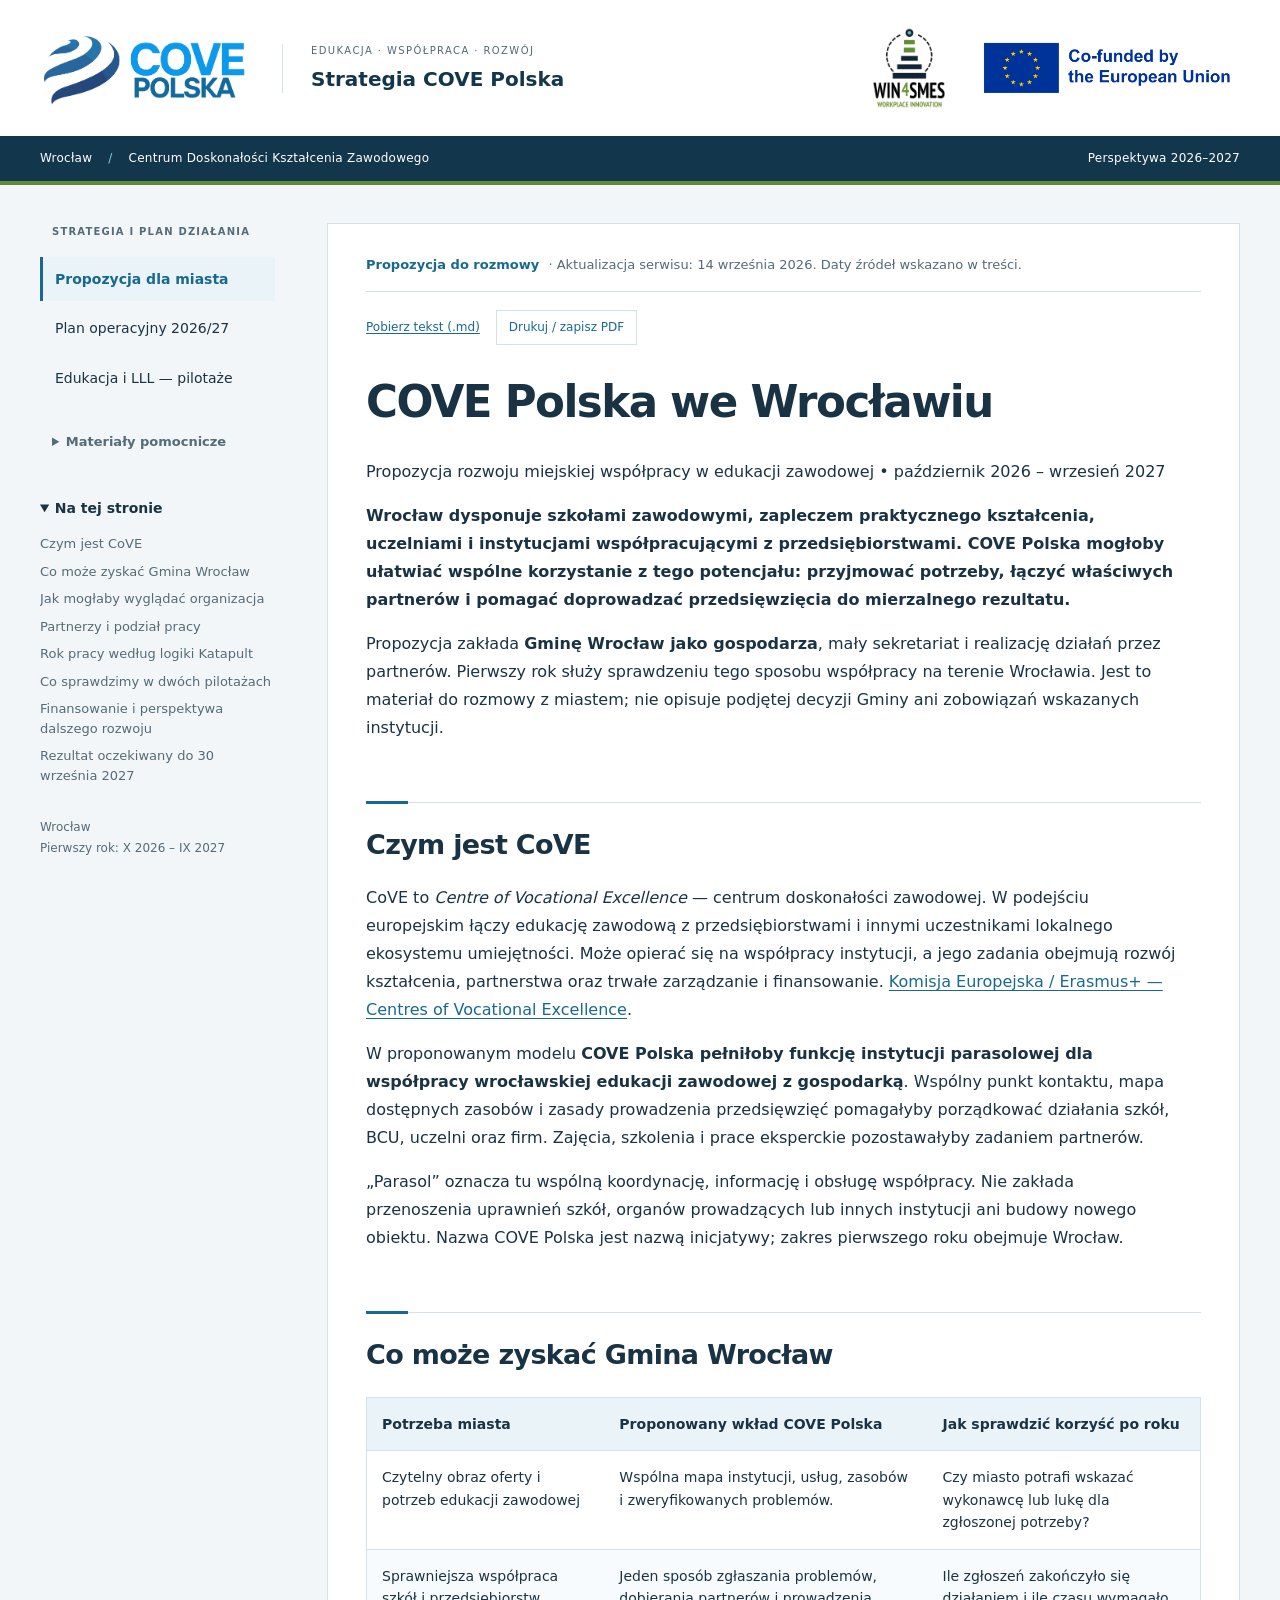
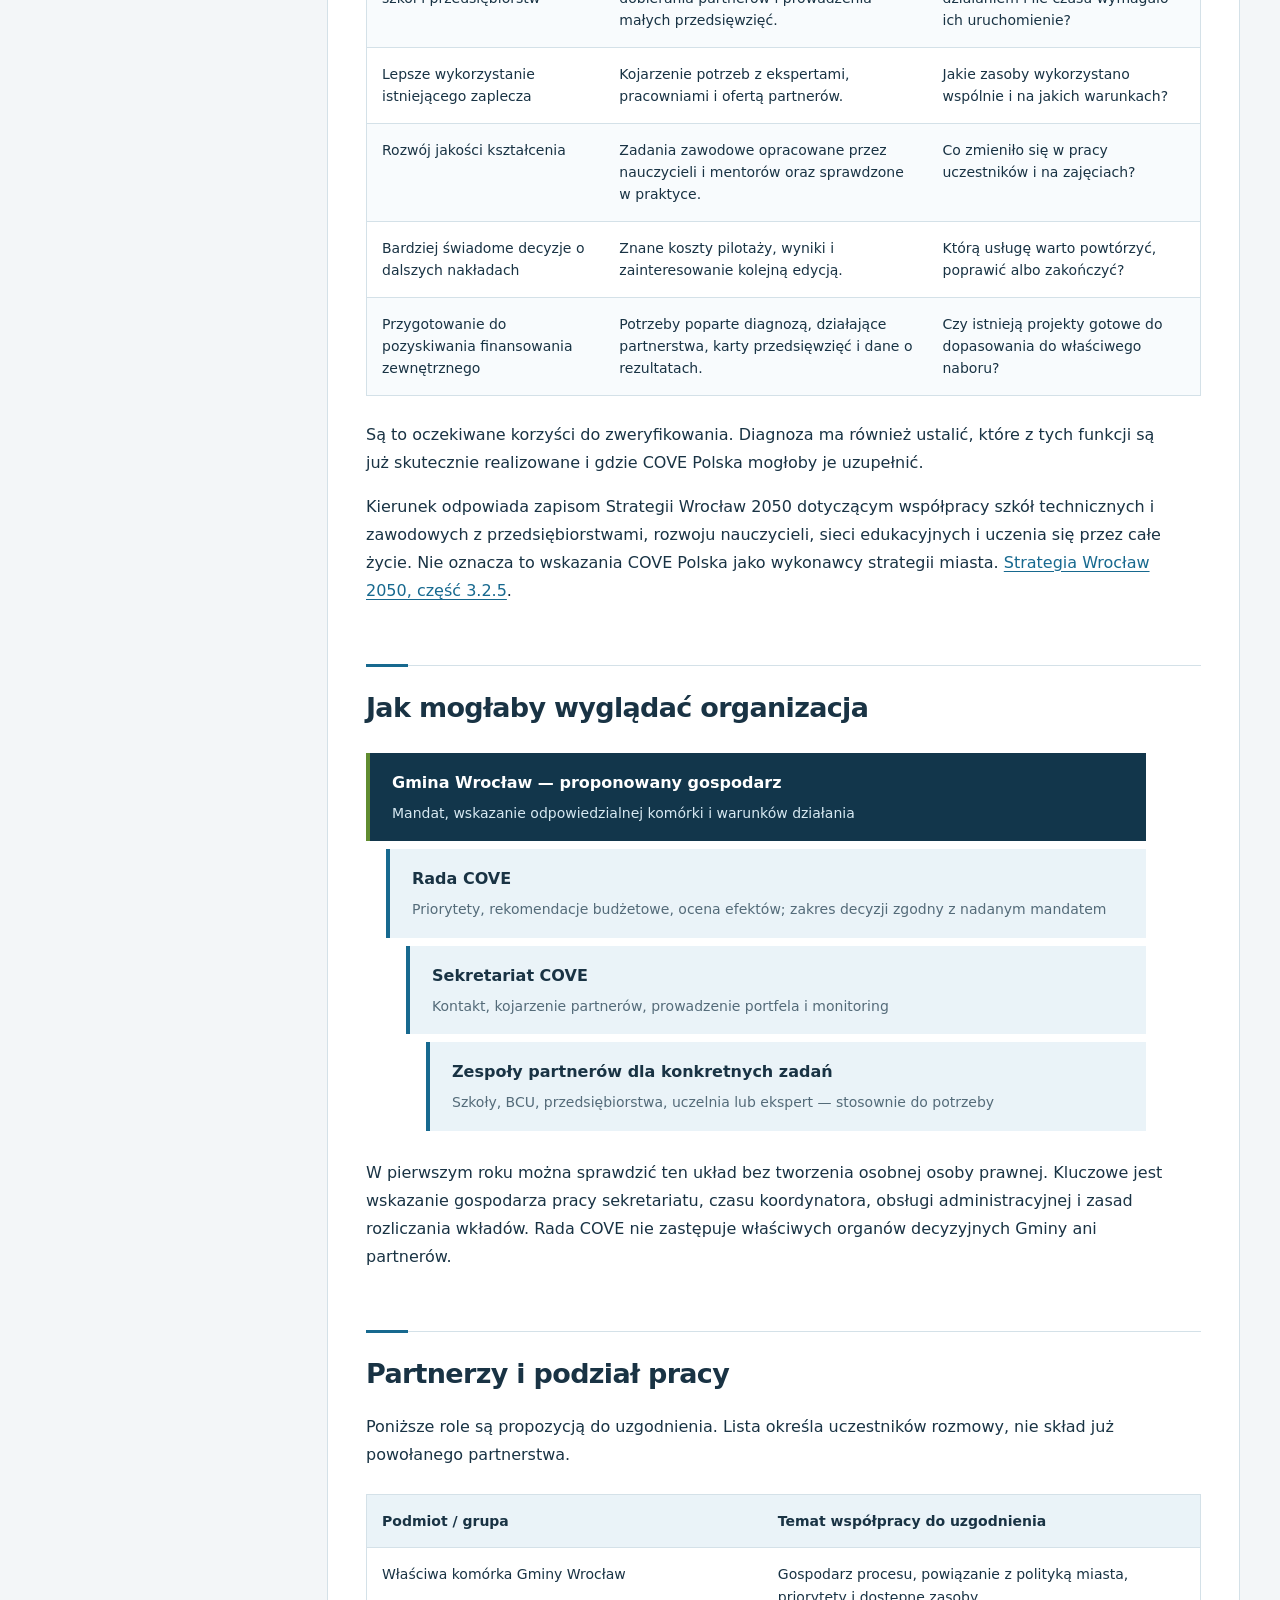
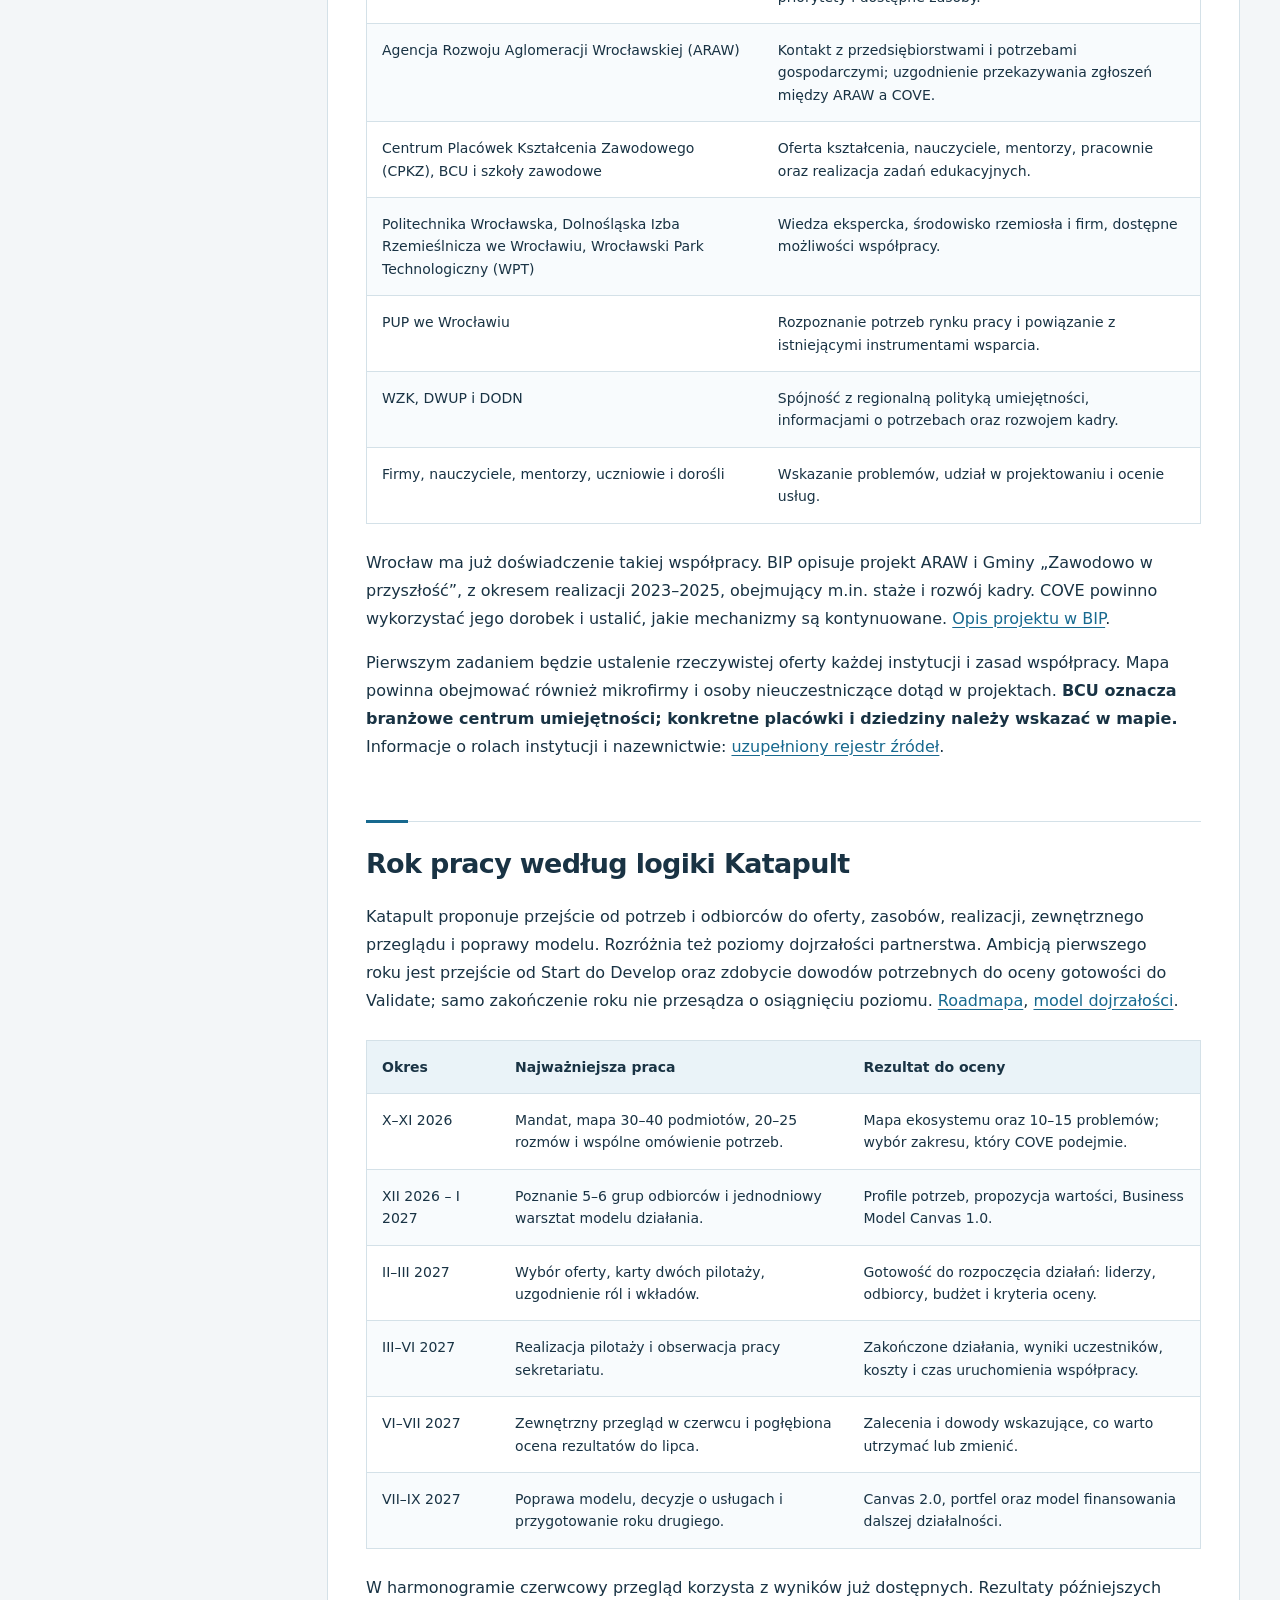
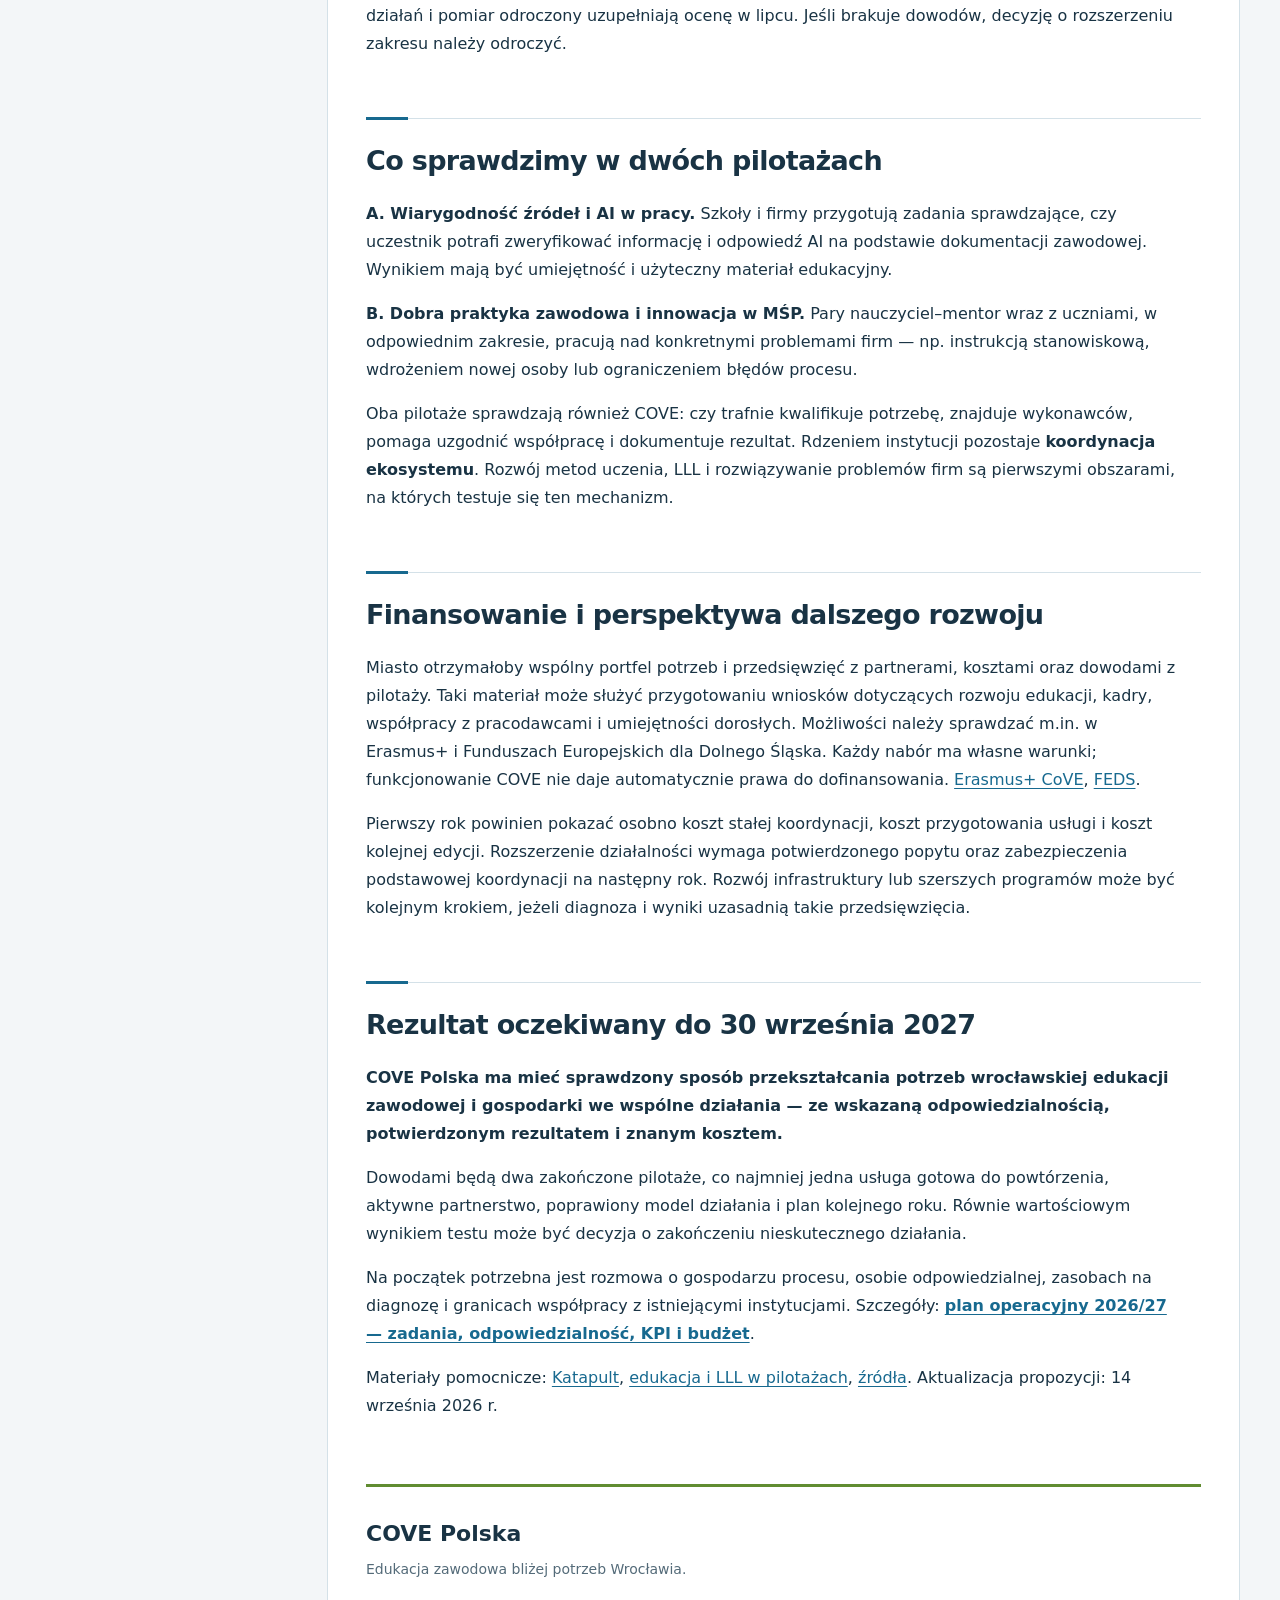
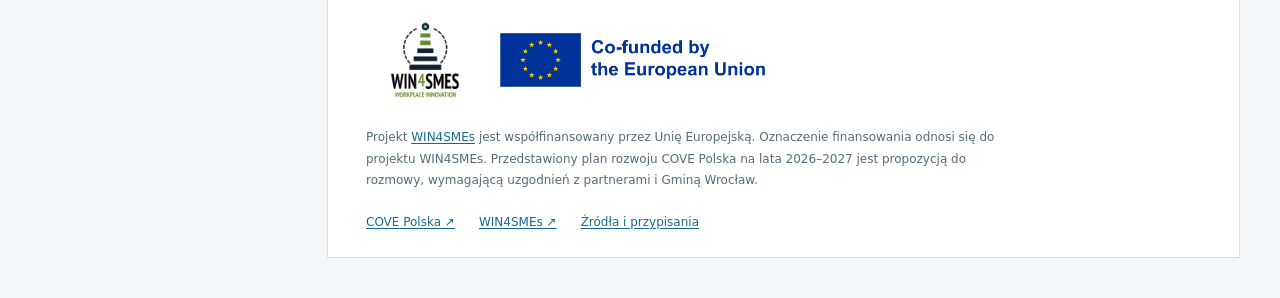
==== commit 45f4dd08: "Brand strategy site with COVE Polska, WIN4SMEs and EU project identity" ====
--- a/index.html
+++ b/index.html
@@ -1,4 +1,4 @@
-<!doctype html><html lang="pl"><head><meta charset="utf-8"><meta name="viewport" content="width=device-width,initial-scale=1"><meta name="description" content="Plan rozwoju COVE Polska we Wrocławiu: współpraca edukacji, nauki i firm, pilotaże VET oraz wiarygodne korzystanie z AI."><title>Propozycja dla miasta — COVE Polska</title><link rel="stylesheet" href="style.css"></head><body class="plan"><a class="skip" href="#tresc">Przejdź do treści</a><header><a class="brand" href="index.html">COVE Polska<span>Propozycja rozwoju współpracy</span></a><a class="toplink" href="zrodla.html">Materiały i źródła</a></header><div class="layout"><aside><nav aria-label="Dokumenty"><a href="plan.html" aria-current="page">Propozycja dla miasta</a><a href="operacyjny.html">Plan operacyjny 2026/27</a><a href="edukacja-lll.html">Edukacja i LLL — pilotaże</a><details class="resource-nav" ><summary>Materiały pomocnicze</summary><a href="katapult.html">Katapult — narzędzia</a><a href="warsztat.html">Karty warsztatowe</a><a href="zrodla.html">Źródła i instytucje</a><a href="analiza.html">IBE · WEF · PwC</a><a href="kompetencje.html">Wiarygodność i AI</a></details></nav><details open><summary>Na tej stronie</summary><div class="toc">
+<!doctype html><html lang="pl"><head><meta charset="utf-8"><meta name="viewport" content="width=device-width,initial-scale=1"><meta name="description" content="Plan rozwoju COVE Polska we Wrocławiu: współpraca edukacji, nauki i firm, pilotaże VET oraz wiarygodne korzystanie z AI."><title>Propozycja dla miasta — COVE Polska</title><meta name="theme-color" content="#12364b"><link rel="stylesheet" href="style.css"></head><body class="plan"><a class="skip" href="#tresc">Przejdź do treści</a><header class="project-header"><a class="brand" href="index.html" aria-label="COVE Polska — strona główna"><img src="assets/branding/cove-polska.png" alt="COVE Polska" width="210" height="84"></a><div class="header-title"><span>EDUKACJA · WSPÓŁPRACA · ROZWÓJ</span><strong>Strategia COVE Polska</strong></div><div class="project-marks"><a href="https://win4smes.eu/" aria-label="Projekt WIN4SMEs"><img class="win-logo" src="assets/branding/win4smes-2025.png" alt="WIN4SMEs — Workplace Innovation" width="82" height="82"></a><img class="eu-logo" src="assets/branding/eu-cofunded.png" alt="Projekt WIN4SMEs współfinansowany przez Unię Europejską" width="260" height="58"></div></header><div class="project-ribbon"><div><span>Wrocław <span aria-hidden="true">/</span> Centrum Doskonałości Kształcenia Zawodowego</span><span>Perspektywa 2026–2027</span></div></div><div class="layout"><aside><p class="nav-label">STRATEGIA I PLAN DZIAŁANIA</p><nav aria-label="Dokumenty"><a href="plan.html" aria-current="page">Propozycja dla miasta</a><a href="operacyjny.html">Plan operacyjny 2026/27</a><a href="edukacja-lll.html">Edukacja i LLL — pilotaże</a><details class="resource-nav" ><summary>Materiały pomocnicze</summary><a href="katapult.html">Katapult — narzędzia</a><a href="warsztat.html">Karty warsztatowe</a><a href="zrodla.html">Źródła i instytucje</a><a href="analiza.html">IBE · WEF · PwC</a><a href="kompetencje.html">Wiarygodność i AI</a></details></nav><details open><summary>Na tej stronie</summary><div class="toc">
 <ul>
 <li><a href="#cove-polska-we-wrocawiu">COVE Polska we Wrocławiu</a><ul>
 <li><a href="#czym-jest-cove">Czym jest CoVE</a></li>
@@ -171,4 +171,4 @@
 <p><strong>COVE Polska ma mieć sprawdzony sposób przekształcania potrzeb wrocławskiej edukacji zawodowej i gospodarki we wspólne działania — ze wskazaną odpowiedzialnością, potwierdzonym rezultatem i znanym kosztem.</strong></p>
 <p>Dowodami będą dwa zakończone pilotaże, co najmniej jedna usługa gotowa do powtórzenia, aktywne partnerstwo, poprawiony model działania i plan kolejnego roku. Równie wartościowym wynikiem testu może być decyzja o zakończeniu nieskutecznego działania.</p>
 <p>Na początek potrzebna jest rozmowa o gospodarzu procesu, osobie odpowiedzialnej, zasobach na diagnozę i granicach współpracy z istniejącymi instytucjami. Szczegóły: <strong><a href="operacyjny.html">plan operacyjny 2026/27 — zadania, odpowiedzialność, KPI i budżet</a></strong>.</p>
-<p>Materiały pomocnicze: <a href="katapult.html">Katapult</a>, <a href="edukacja-lll.html">edukacja i LLL w pilotażach</a>, <a href="zrodla.html">źródła</a>. Aktualizacja propozycji: 14 września 2026 r.</p></article><footer>Opracowanie robocze COVE Polska. Datę sprawdzenia materiałów podano w treści działu. <a href="zrodla.html">Sprawdź źródła</a>.</footer></main></div><script>if(matchMedia("(max-width:900px)").matches)document.querySelector("aside > details").open=false;</script><script src="katapult.js" defer></script></body></html>+<p>Materiały pomocnicze: <a href="katapult.html">Katapult</a>, <a href="edukacja-lll.html">edukacja i LLL w pilotażach</a>, <a href="zrodla.html">źródła</a>. Aktualizacja propozycji: 14 września 2026 r.</p></article><footer class="project-footer"><div class="footer-heading"><strong>COVE Polska</strong><span>Edukacja zawodowa bliżej potrzeb Wrocławia.</span></div><div class="funding-panel"><a href="https://win4smes.eu/"><img src="assets/branding/win4smes-2025.png" alt="WIN4SMEs" width="78" height="78"></a><img src="assets/branding/eu-cofunded.png" alt="Co-funded by the European Union" width="280" height="62"></div><p>Projekt <a href="https://win4smes.eu/">WIN4SMEs</a> jest współfinansowany przez Unię Europejską. Oznaczenie finansowania odnosi się do projektu WIN4SMEs. Przedstawiony plan rozwoju COVE Polska na lata 2026–2027 jest propozycją do rozmowy, wymagającą uzgodnień z partnerami i Gminą Wrocław.</p><div class="footer-links"><a href="https://covepolska.pl/">COVE Polska ↗</a><a href="https://win4smes.eu/">WIN4SMEs ↗</a><a href="zrodla.html">Źródła i przypisania</a></div></footer></main></div><script>if(matchMedia("(max-width:900px)").matches)document.querySelector("aside > details").open=false;</script><script src="katapult.js" defer></script></body></html>
--- a/style.css
+++ b/style.css
@@ -2,3 +2,11 @@
 /* Katapult: seven-stage document navigation with independent Polish commentary. */
 body.katapult,body.katapult-linki{--accent:#a4145d;--tint:#fbf0f5}body.katapult h1{max-width:750px}.roadmap{margin:32px 0;display:grid;gap:12px}.road-step{border:1px solid var(--line);background:var(--paper);border-radius:4px}.road-step>summary{padding:18px 20px;display:flex;align-items:center;gap:18px;list-style:none;font-size:20px;line-height:1.4;color:var(--accent)}.road-step>summary::-webkit-details-marker{display:none}.road-step>summary:after{content:'+';font-size:24px;margin-left:auto}.road-step[open]>summary:after{content:'−'}.step-no{background:var(--accent);color:white;flex:none;border-radius:50%;width:32px;height:32px;text-align:center;font-size:17px;line-height:32px}.step-body{padding:0 24px 20px 70px}.tool-links{display:flex;gap:8px;flex-wrap:wrap}.tool-links a{font-size:13px;background:var(--tint);padding:7px 10px;border:1px solid var(--line);border-radius:3px}.application{border-left:3px solid var(--accent);padding:10px 16px;background:var(--tint);font-size:14px}.tool-controls{padding:20px;background:var(--paper);border:1px solid var(--line);margin:25px 0}.tool-controls label{display:block;font-weight:650}.tool-controls input{width:100%;max-width:600px;margin-top:8px;padding:12px;font:inherit;color:var(--text);background:var(--bg);border:1px solid var(--muted);border-radius:3px}#tool-count{font-size:13px;margin-bottom:0;color:var(--muted)}.kat-tool{padding:25px 0;border-bottom:1px solid var(--line);scroll-margin-top:25px}.kat-tool[hidden]{display:none}.kat-tool h3{font-size:25px;margin:8px 0}.tool-meta{font-size:12px;color:var(--accent);font-weight:650}.original-title{font-size:13px;color:var(--muted);margin-top:0}.availability,.credit{font-size:13px}.credit{color:var(--muted)}.source-button{font-size:14px;font-weight:650}.blocks-grid{display:grid;grid-template-columns:1fr 1fr;gap:20px}.building-block{padding:20px;background:var(--paper);border-top:3px solid var(--accent)}.building-block h3{margin-top:0}.building-block p{font-size:14px}.building-block a{font-size:13px}.worksheet-actions{display:flex;flex-wrap:wrap;gap:10px;margin:24px 0}.worksheet-actions span{flex-basis:100%;font-size:13px}.worksheets{display:grid;gap:10px}.worksheet{border:1px solid var(--line);background:var(--paper)}.worksheet summary{padding:17px}.worksheet-fields{display:grid;gap:8px;padding:0 20px 20px}.worksheet-fields label{font-size:14px;font-weight:600}.worksheet-fields textarea{width:100%;font:inherit;font-size:15px;color:var(--text);background:var(--bg);padding:10px;border:1px solid var(--muted);resize:vertical;margin-bottom:12px}.print-note{display:none}.link-register details{padding:14px;border-bottom:1px solid var(--line)}.link-register li{font-size:14px}.link-state{font-size:12px;color:var(--muted);display:block}.katapult input:focus-visible,.katapult textarea:focus-visible{outline:3px solid var(--accent);outline-offset:3px}@media(max-width:640px){.step-body{padding:0 18px 15px}.road-step>summary{padding:15px;gap:12px;font-size:17px}.blocks-grid{grid-template-columns:1fr}.kat-tool h3{font-size:23px}}@media(prefers-color-scheme:dark){body.katapult,body.katapult-linki{--accent:#ffacd3;--tint:#36222c}.step-no{color:#27151e}}@media print{.tool-controls,.worksheet-actions{display:none!important}.kat-tool[hidden]{display:block}.step-body{padding-left:15px}.road-step,.kat-tool,.building-block{break-inside:avoid}.step-no{color:black;background:none}.worksheet-fields textarea{display:none}.print-note{display:block;white-space:pre-wrap;padding:8px 0;overflow-wrap:anywhere}.print-worksheets article>*:not(.worksheets){display:none}.print-worksheets .worksheets{display:block}.worksheet{break-inside:avoid;margin:20px 0}.blocks-grid{display:block}body.katapult{--accent:#333;--tint:#fff}}
 .resource-nav{margin-top:16px;font-size:13px}.resource-nav>summary{padding:10px 12px;color:var(--muted);font-weight:600}.resource-nav>a{display:block;margin-top:4px}.municipal-model{display:grid;gap:10px;max-width:780px;margin:28px 0}.model-row{background:var(--paper);border-left:4px solid var(--accent);padding:16px 22px;display:grid;gap:4px}.model-row span{color:var(--muted);font-size:14px}.model-row:nth-child(2){margin-left:20px}.model-row:nth-child(3){margin-left:40px}.model-row:nth-child(4){margin-left:60px}body.plan h1{font-size:clamp(32px,4vw,52px)}@media(max-width:900px){.resource-nav{width:100%;margin-top:2px}.resource-nav>a{display:inline-block;margin:3px 0}.resource-nav>summary{padding-left:10px}}@media(max-width:640px){.model-row:nth-child(n){margin-left:0;padding:14px}}@media print{.municipal-model{break-inside:avoid}.model-row:nth-child(n){margin-left:0}}
+/* Project identity: original COVE Polska, WIN4SMEs and EU marks. */
+:root{--bg:#f3f6f8;--text:#193344;--muted:#546b79;--accent:#17698f;--tint:#eaf3f8;--line:#d4e1e8;--brand-navy:#12364b;--brand-green:#608c31}
+.project-header{max-width:none;background:#fff;padding:24px max(40px,calc((100vw - 1360px)/2));border:0;gap:32px;min-height:136px}.brand{flex:none}.brand img{display:block;width:210px;height:auto}.header-title{border-left:1px solid #d4e1e8;padding-left:28px;flex:1;color:#12364b;line-height:1.4}.header-title>span{display:block;font-size:10px;letter-spacing:.14em;color:#526976;margin-bottom:7px}.header-title>strong{font-size:20px;font-weight:650}.project-marks{display:flex;align-items:center;gap:30px}.project-marks img{display:block;object-fit:contain}.win-logo{width:82px;height:82px}.eu-logo{width:260px;height:auto}.project-ribbon{background:var(--brand-navy);color:#fff;border-bottom:4px solid #608c31}.project-ribbon>div{max-width:1440px;margin:auto;padding:12px 40px;display:flex;justify-content:space-between;gap:20px;font-size:12px;letter-spacing:.02em}.project-ribbon span span{margin:0 12px;color:#83c9e5}.layout{padding-top:38px;gap:42px;grid-template-columns:245px minmax(0,1fr)}.nav-label{font-size:10px;font-weight:750;letter-spacing:.12em;color:var(--muted);margin:0 0 16px 12px}nav a{border-left:3px solid transparent;border-radius:0}nav a[aria-current]{background:var(--tint);color:var(--accent);border-left-color:var(--accent)}nav a:hover{background:var(--tint)}main{background:var(--paper);padding:30px 38px 0;border:1px solid var(--line)}.notice{border:0;border-bottom:1px solid var(--line);background:none;padding:0 0 16px;color:var(--muted);line-height:1.65}.notice strong{color:var(--accent);display:inline-block;margin-right:5px}.actions{margin:18px 0 32px;gap:16px}.actions a,.actions button{font-size:12px}.actions button{border-radius:0;padding:6px 12px}.plan h1,h1{color:var(--text);font-weight:720}body.plan h1{font-size:clamp(32px,3.4vw,48px)}h2{border-top:1px solid var(--line);padding-top:24px;position:relative}h2:before{content:'';display:block;width:42px;height:3px;background:var(--accent);position:absolute;top:-2px}th{background:var(--tint)}tbody tr:nth-child(even){background:color-mix(in srgb,var(--tint) 35%,var(--paper))}.municipal-model{gap:8px}.model-row{background:var(--tint)}.model-row:first-child{background:var(--brand-navy);color:#fff;border-left-color:#608c31}.model-row:first-child span{color:#d7e9f2}.project-footer{margin-top:64px;padding:28px 0 24px;border-top:3px solid var(--brand-green)}.footer-heading{display:flex;flex-direction:column;gap:3px;margin-bottom:24px}.footer-heading strong{font-size:22px;color:var(--text)}.footer-heading span{font-size:14px}.funding-panel{display:flex;align-items:center;gap:32px;background:white;padding:16px 20px;width:fit-content;max-width:100%}.funding-panel img{object-fit:contain;display:block;max-width:100%;height:auto}.funding-panel>a{flex:none}.project-footer p{font-size:12px;line-height:1.8;max-width:85ch}.footer-links{display:flex;gap:24px;flex-wrap:wrap;font-size:12px;margin-top:20px}
+@media(prefers-color-scheme:dark){:root{--bg:#10232f;--paper:#162e3c;--text:#e4eff5;--muted:#b0c6d2;--accent:#85cbed;--tint:#213e50;--line:#355366}nav a[aria-current]{color:var(--accent)}}
+@media(max-width:1150px){.header-title{display:none}.project-header{justify-content:space-between}.layout{gap:26px;grid-template-columns:220px minmax(0,1fr)}main{padding:26px 28px 0}}
+@media(max-width:900px){.project-header{padding:20px;gap:24px;min-height:0}.brand img{width:180px}.project-marks{gap:22px}.win-logo{width:64px;height:64px}.eu-logo{width:220px}.project-ribbon>div{padding:12px 20px;font-size:11px}.layout{display:block;padding:24px 20px}.nav-label{display:none}main{padding:24px}.resource-nav{margin-bottom:8px}.actions{margin-bottom:28px}}
+@media(max-width:600px){.project-header{flex-wrap:wrap;gap:20px;padding:20px}.brand img{width:170px}.project-marks{width:100%;justify-content:space-between;border-top:1px solid #d4e1e8;padding-top:14px;gap:18px}.win-logo{width:62px;height:62px}.eu-logo{width:228px;max-width:100%}.project-ribbon>div{display:block}.project-ribbon>div>span{display:block}.project-ribbon>div>span+span{margin-top:3px;color:#c8dfe9}.layout{padding:20px 14px}main{padding:23px 18px 0}.notice{font-size:12px}h1,body.plan h1{font-size:32px}h2{font-size:23px}.funding-panel{padding:14px 10px;gap:18px}.funding-panel>a{width:54px}.funding-panel>img{width:calc(100% - 72px)}.footer-links{gap:16px}}
+@media print{.project-header{display:flex;padding:0 0 12px;min-height:0}.brand img{width:140px}.header-title{display:none}.project-marks{width:auto;border:0;padding:0;gap:18px}.win-logo{width:48px;height:48px}.eu-logo{width:200px}.project-ribbon{display:none}main{padding:0;border:0}.project-footer{break-inside:avoid}.funding-panel{padding:0}.funding-panel>a{width:55px}.funding-panel>img{width:230px}h2:before{display:none}.notice{color:black}.project-footer p{font-size:8pt}}
